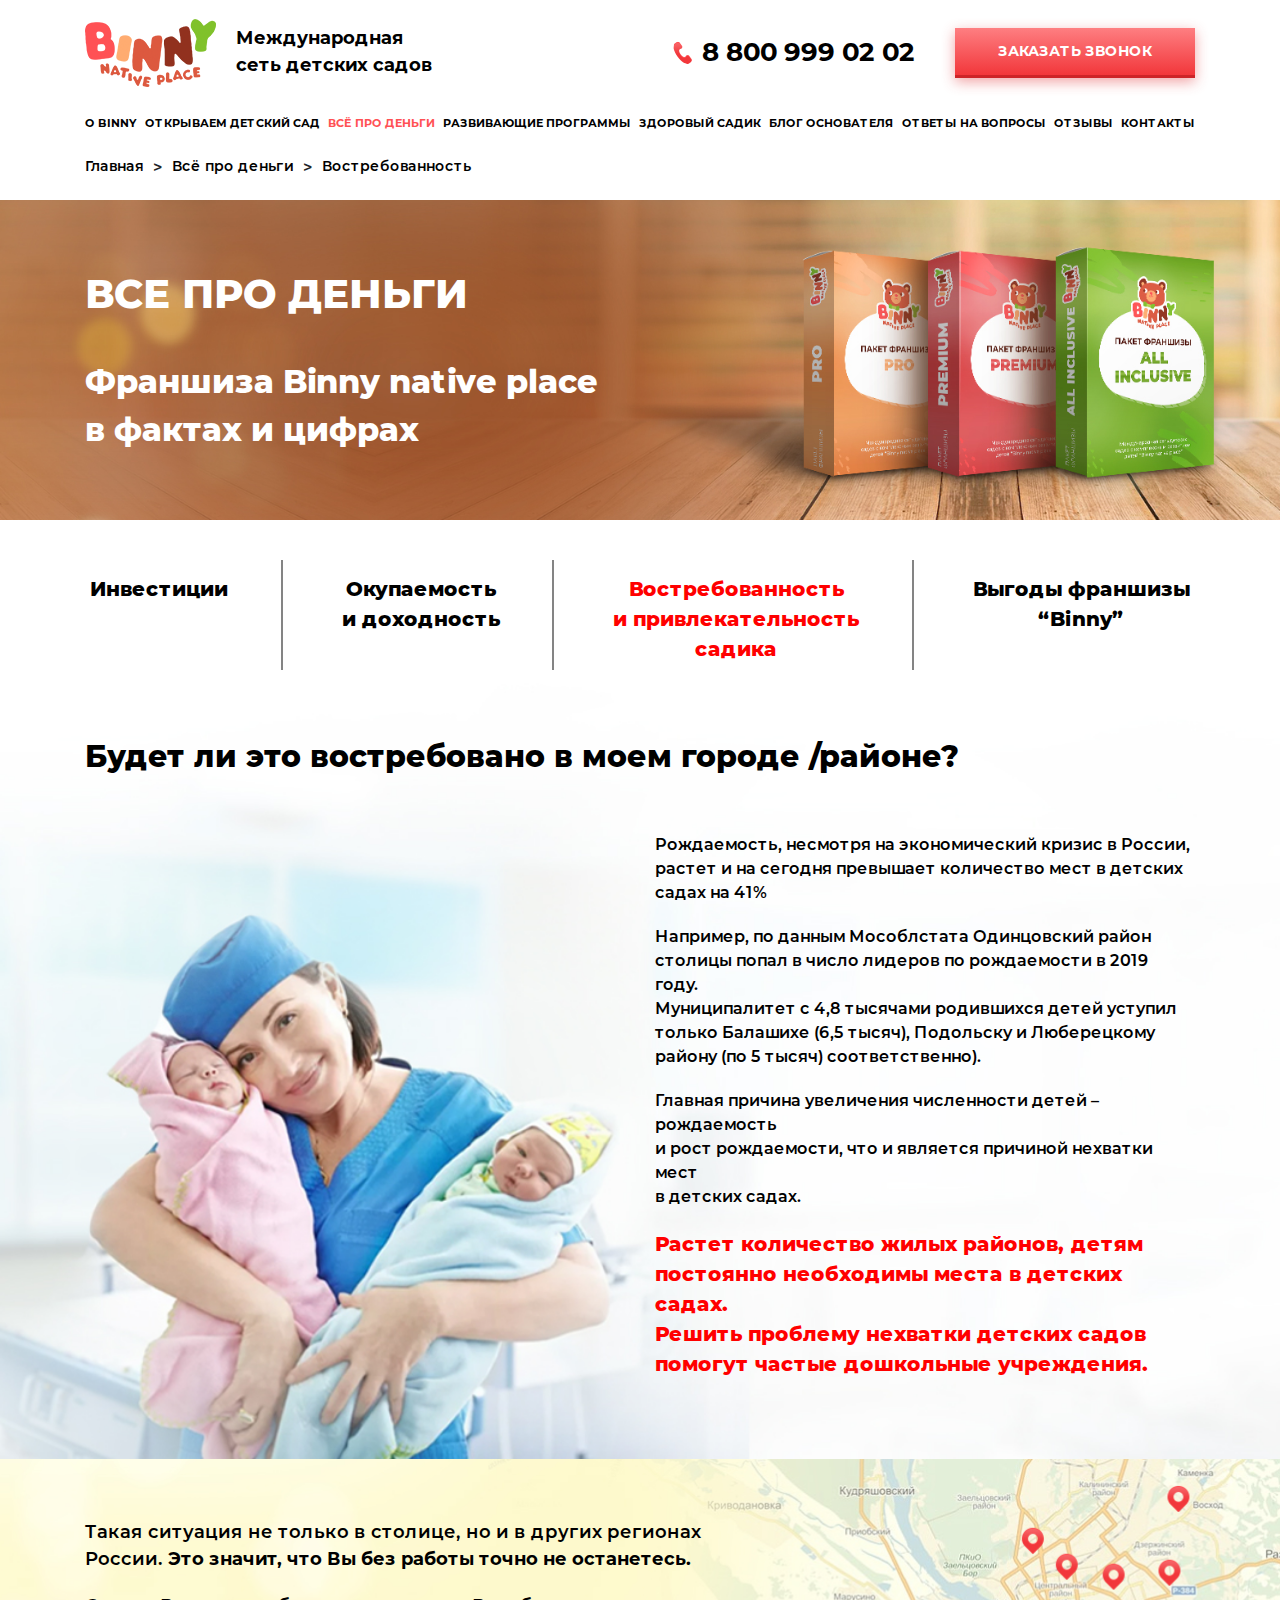
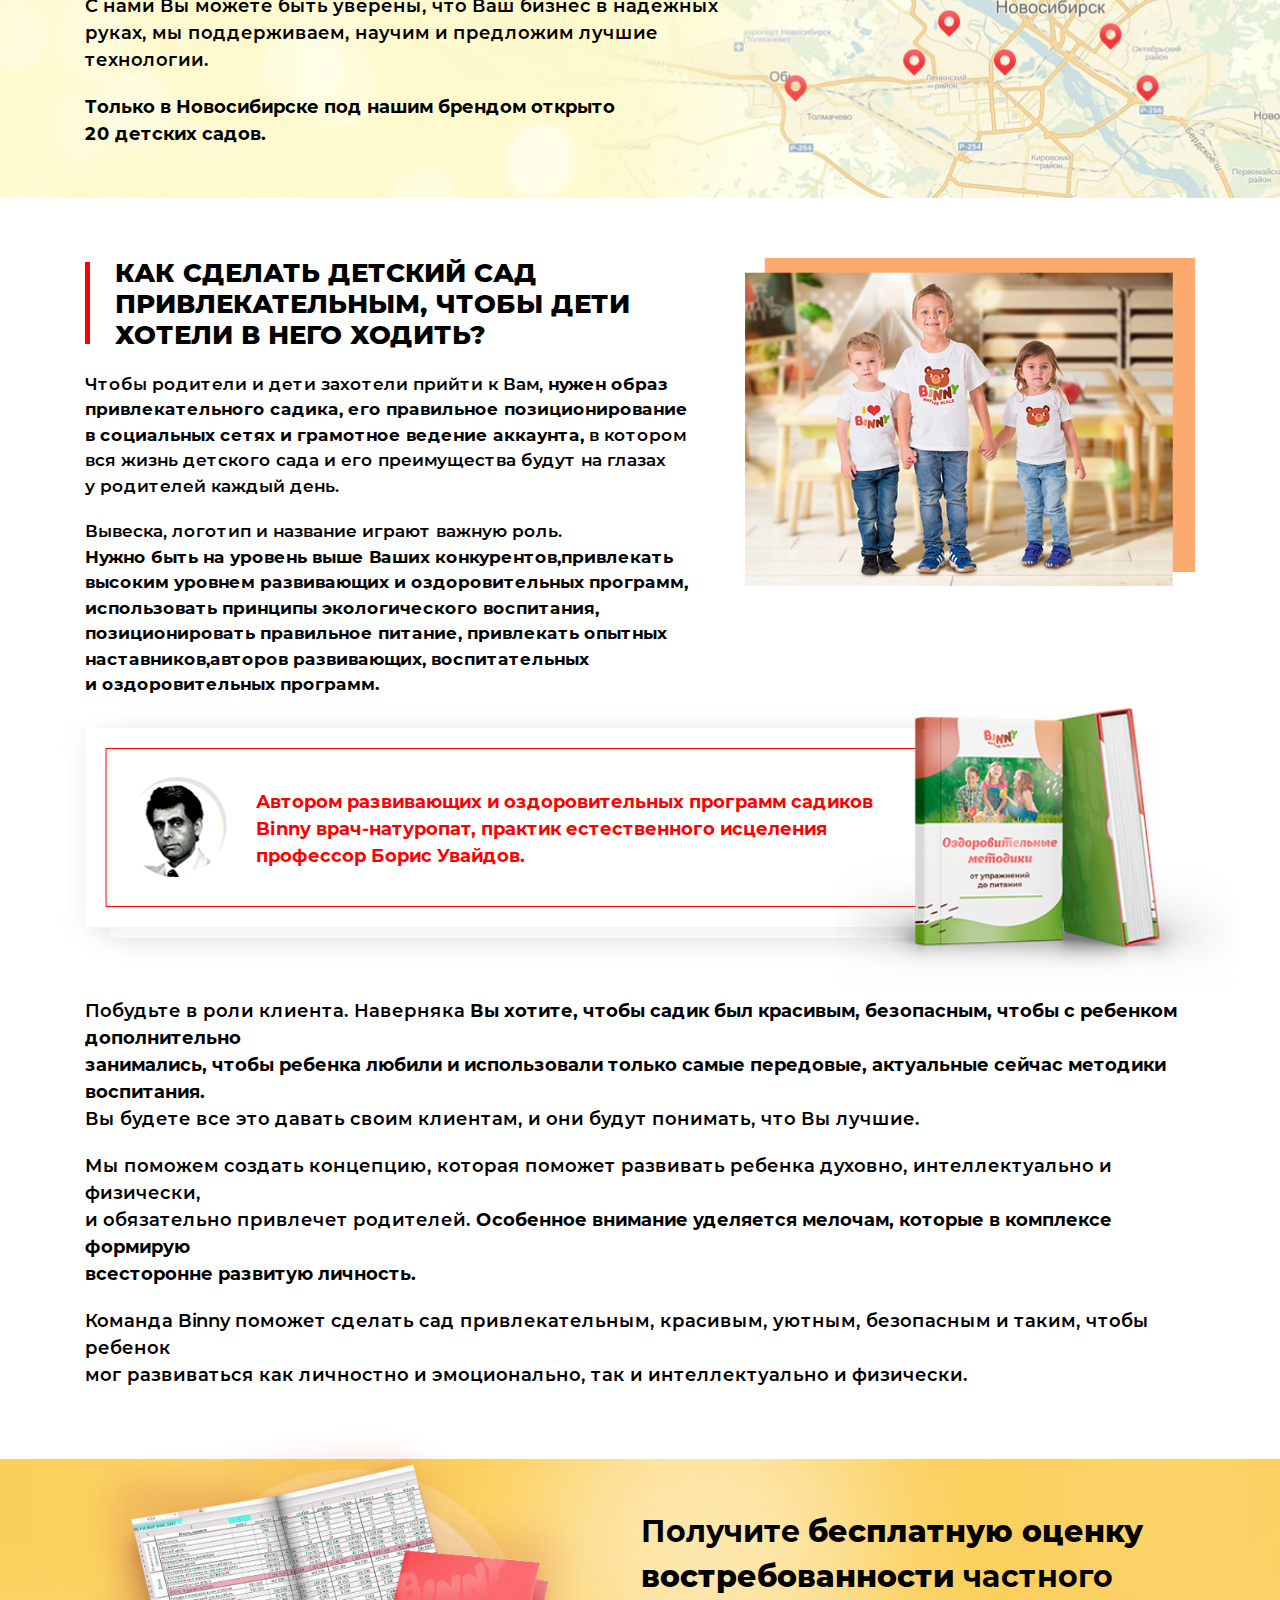
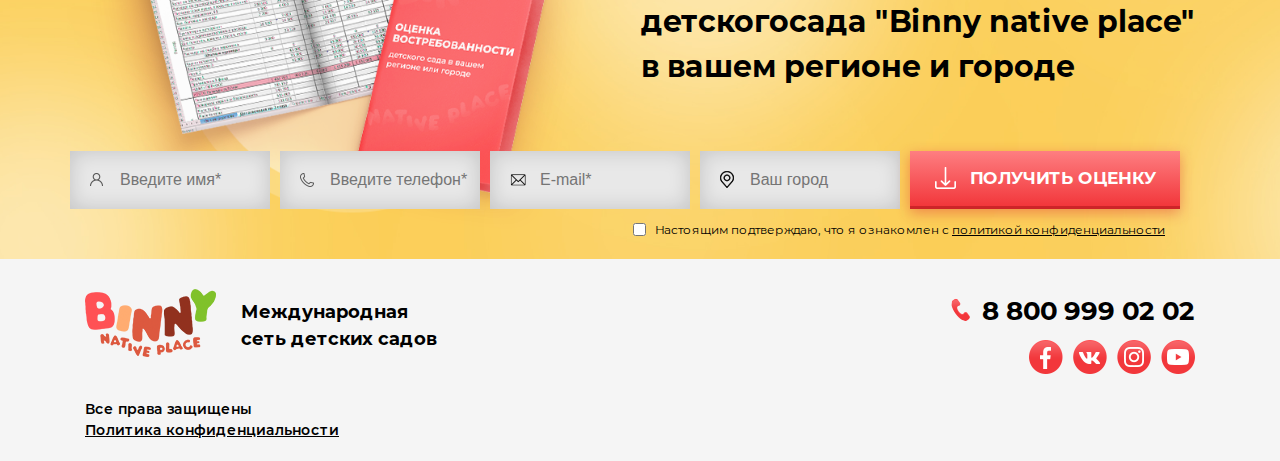
==== demand.html @ f4df0f79 "page money 3" ====
<!DOCTYPE html>
<html lang="en">
  <head>
    <meta charset="UTF-8" />
    <meta name="viewport" content="width=device-width, initial-scale=1.0" />
    <meta http-equiv="X-UA-Compatible" content="ie=edge" />
    <title>Document</title>
    <meta name="author" content="Yuriy Zudikhin" />
    <link rel="stylesheet" href="css/bootstrap.min.css" />
    <link rel="stylesheet" href="css/slick.css" />
    <link rel="stylesheet" href="css/style.css" />
  </head>
  <body>
    <header class="header">
      <div class="container">
        <div class="row">
          <div class="col-12">
            <div class="header__mobile">
              <div class="header__mobile_top">
                <a class="logo" href="#">
                  <img src="img/header/logo.png" alt="" />
                </a>
                <button class="header__nav_btn">
                  <span></span>
                  <span></span>
                  <span></span>
                </button>
              </div>
              <div class="header__mobile_bottom">
                <a class="tel" href="tel:8 800 999 02 02"
                  ><img src="img/header/tel.png" alt="" />8 800 999 02 02</a
                >
                <button class="call">Заказать звонок</button>
              </div>
            </div>
            <div class="header__desktop">
              <div class="header__desktop_top">
                <div class="left">
                  <a class="logo" href="#">
                    <img src="img/header/logo.png" alt="" />
                  </a>
                  <p>Международная сеть детских садов</p>
                </div>
                <div class="right">
                  <a class="tel" href="tel:8 800 999 02 02"
                    ><img src="img/header/tel.png" alt="" />8 800 999 02 02</a
                  >
                  <button class="call">Заказать звонок</button>
                </div>
              </div>
              <div class="header__desktop_nav">
                <ul>
                  <li><a href="#">О Binny</a></li>
                  <li><a href="#">Открываем детский сад</a></li>
                  <li class="active"><a href="#">Всё про деньги</a></li>
                  <li><a href="#">Развивающие программы</a></li>
                  <li><a href="#">Здоровый садик</a></li>
                  <li><a href="#">Блог основателя</a></li>
                  <li><a href="#">Ответы на вопросы</a></li>
                  <li><a href="#">Отзывы</a></li>
                  <li><a href="#">Контакты</a></li>
                </ul>
              </div>
            </div>
          </div>
        </div>
      </div>
    </header>

    <div class="header__mobile_nav">
      <ul>
        <li><a href="#">О Binny</a></li>
        <li><a href="#">Открываем детский сад</a></li>
        <li><a href="#">Всё про деньги</a></li>
        <li><a href="#">Развивающие программы</a></li>
        <li><a href="#">Здоровый садик</a></li>
        <li><a href="#">Блог основателя</a></li>
        <li><a href="#">Ответы на вопросы</a></li>
        <li><a href="#">Отзывы</a></li>
        <li><a href="#">Контакты</a></li>
      </ul>
    </div>

    <div class="breadcrumbs">
      <div class="container">
        <div class="row">
          <div class="col-12">
            <div class="breadcrumbs__main">
              <ul>
                <li><a href="#">Главная</a></li>
                <span>></span>
                <li><a href="#">Всё про деньги</a></li>
                <span>></span>
                <li><a href="#">Востребованность</a></li>
              </ul>
            </div>
          </div>
        </div>
      </div>
    </div>

    <section class="investments__main">
      <div class="container">
        <div class="row">
          <div class="col-12">
            <div class="investments__main_content">
              <h2>ВСЕ ПРО ДЕНЬГИ</h2>
              <p>
                Франшиза Binny native place <br />
                в фактах и цифрах
              </p>
            </div>
          </div>
        </div>
      </div>
    </section>

    <div class="money">
      <div class="container">
        <div class="row">
          <div class="col-12">
            <div class="money__main">
              <div class="item">
                <a href="#">Инвестиции</a>
              </div>
              <div class="item">
                <a href="#"
                  >Окупаемость <br />
                  и доходность</a
                >
              </div>
              <div class="item">
                <a class="active" href="#"
                  >Востребованность <br />
                  и привлекательность <br />
                  садика</a
                >
              </div>
              <div class="item">
                <a href="#"
                  >Выгоды франшизы <br />
                  “Binny”</a
                >
              </div>
            </div>
          </div>
        </div>
      </div>
    </div>

    <section class="city">
      <div class="container">
        <div class="row">
          <div class="col-12">
            <div class="city__main">
              <h2>Будет ли это востребовано в моем городе /районе?</h2>
            </div>
          </div>
          <div class="col-12 col-xl-6 offset-xl-6">
            <div class="city__text">
              <p>
                Рождаемость, несмотря на экономический кризис в России, <br />
                растет и на сегодня превышает количество мест в детских <br />
                садах на 41%
              </p>
              <p>
                Например, по данным Мособлстата Одинцовский район <br />
                столицы попал в число лидеров по рождаемости в 2019 году. <br />
                Муниципалитет с 4,8 тысячами родившихся детей уступил <br />
                только Балашихе (6,5 тысяч), Подольску и Люберецкому <br />
                району (по 5 тысяч) соответственно).
              </p>
              <p>
                Главная причина увеличения численности детей – рождаемость
                <br />
                и рост рождаемости, что и является причиной нехватки мест <br />
                в детских садах.
              </p>
              <p class="bold">
                Растет количество жилых районов, детям <br />
                постоянно необходимы места в детских садах. <br />
                Решить проблему нехватки детских садов <br />
                помогут частые дошкольные учреждения.
              </p>
            </div>
          </div>
        </div>
      </div>
    </section>

    <section class="map_novo">
      <div class="container">
        <div class="row">
          <div class="col-12">
            <div class="map_novo__main">
              <p>
                Такая ситуация не только в столице, но и в других регионах
                <br />
                России.
                <b>Это значит, что Вы без работы точно не останетесь.</b>
              </p>
              <p>
                С нами Вы можете быть уверены, что Ваш бизнес в надежных <br />
                руках, мы поддерживаем, научим и предложим лучшие <br />
                технологии.
              </p>
              <p>
                <b
                  >Только в Новосибирске под нашим брендом открыто <br />
                  20 детских садов.</b
                >
              </p>
            </div>
          </div>
        </div>
      </div>
    </section>

    <section class="make">
      <div class="container">
        <div class="row">
          <div class="col-12">
            <div class="make__main">
              <div class="text">
                <h3>
                  КАК СДЕЛАТЬ ДЕТСКИЙ САД <br />
                  ПРИВЛЕКАТЕЛЬНЫМ, ЧТОБЫ ДЕТИ <br />
                  ХОТЕЛИ В НЕГО ХОДИТЬ?
                </h3>
                <p>
                  Чтобы родители и дети захотели прийти к Вам,
                  <b
                    >нужен образ
                    <br />
                    привлекательного садика, его правильное позиционирование
                    <br />
                    в социальных сетях и грамотное ведение аккаунта,</b
                  >
                  в котором
                  <br />
                  вся жизнь детского сада и его преимущества будут на глазах
                  <br />
                  у родителей каждый день.
                </p>
                <p>
                  Вывеска, логотип и название играют важную роль. <br />
                  <b
                    >Нужно быть на уровень выше Ваших конкурентов,привлекать
                    <br />
                    высоким уровнем развивающих и оздоровительных программ,
                    <br />
                    использовать принципы экологического воспитания, <br />
                    позиционировать правильное питание, привлекать опытных
                    <br />
                    наставников,авторов развивающих, воспитательных <br />
                    и оздоровительных программ.
                  </b>
                </p>
              </div>
              <div class="img">
                <img src="img/make/photo.png" alt="" />
              </div>
            </div>
            <div class="make__author">
              <div class="content">
                <div class="content__main">
                  <img src="img/make/Uvaidov.png" alt="" />
                  <p>
                    Автором развивающих и оздоровительных программ садиков Binny
                    врач-натуропат, практик естественного исцеления профессор
                    Борис Увайдов.
                  </p>
                  <div class="img">
                    <img src="img/make/book.png" alt="" />
                  </div>
                </div>
              </div>
            </div>
            <div class="make__text">
              <p>
                Побудьте в роли клиента. Наверняка
                <b
                  >Вы хотите, чтобы садик был красивым, безопасным, чтобы с
                  ребенком дополнительно <br />
                  занимались, чтобы ребенка любили и использовали только самые
                  передовые, актуальные сейчас методики воспитания. </b
                ><br />
                Вы будете все это давать своим клиентам, и они будут понимать,
                что Вы лучшие.
              </p>
              <p>
                Мы поможем создать концепцию, которая поможет развивать ребенка
                духовно, интеллектуально и физически, <br />
                и обязательно привлечет родителей.
                <b
                  >Особенное внимание уделяется мелочам, которые в комплексе
                  формирую <br />
                  всесторонне развитую личность.</b
                >
              </p>
              <p>
                Команда Binny поможет сделать сад привлекательным, красивым,
                уютным, безопасным и таким, чтобы ребенок <br />
                мог развиваться как личностно и эмоционально, так и
                интеллектуально и физически.
              </p>
            </div>
          </div>
        </div>
      </div>
    </section>

    <section class="free">
      <div class="container">
        <div class="row">
          <div class="col-12">
            <div class="free__main">
              <div class="img">
                <img src="img/free/book.png" alt="" />
              </div>
              <div class="text">
                <p>
                  Получите
                  <b
                    >бесплатную оценку <br />
                    востребованности</b
                  >
                  частного <br />
                  детскогосада "Binny native place" <br />
                  в вашем регионе и городе
                </p>
              </div>
            </div>
            <div class="free__form">
              <form action="">
                <p>
                  <span>
                    <input
                      type="text"
                      name="your-name"
                      placeholder="Введите имя*"
                    />
                  </span>
                  <br />
                  <span>
                    <input
                      type="tel"
                      name="tel-818"
                      placeholder="Введите телефон*"
                    />
                  </span>
                  <br />
                  <span>
                    <input type="email" name="email" placeholder="E-mail*" />
                  </span>
                  <br />
                  <span>
                    <input type="text" name="city" placeholder="Ваш город" />
                  </span>
                  <br />
                  <div class="submit">
                    <img src="img/free/download_icon.png" alt="" />
                    <input type="submit" value="получить оценку" />
                  </div>
                  <br />
                  <label for=""
                    ><input type="checkbox" /><span
                      >Настоящим подтверждаю, что я ознакомлен с
                      <a href="#">политикой конфиденциальности</a></span
                    ></label
                  >
                </p>
              </form>
            </div>
          </div>
        </div>
      </div>
    </section>

    <footer class="footer">
      <div class="container">
        <div class="row">
          <div class="col-12">
            <div class="footer__main">
              <div class="left">
                <div class="footer__logo">
                  <a href="#"><img src="img/header/logo.png" alt="" /></a>
                  <p>Международная сеть детских садов</p>
                </div>
                <div class="footer__confidentiality">
                  <span>Все права защищены</span>
                  <a href="#">Политика конфиденциальности</a>
                </div>
              </div>
              <div class="right">
                <a class="right__tel" href="tel:8 800 999 02 02"
                  ><img src="img/header/tel.png" alt="" /> 8 800 999 02 02</a
                >
                <ul>
                  <li>
                    <a href="#"><img src="img/footer/fb.png" alt="" /></a>
                  </li>
                  <li>
                    <a href="#"><img src="img/footer/vk.png" alt="" /></a>
                  </li>
                  <li>
                    <a href="#"><img src="img/footer/insta.png" alt="" /></a>
                  </li>
                  <li>
                    <a href="#"><img src="img/footer/youtube.png" alt="" /></a>
                  </li>
                </ul>
              </div>
            </div>
          </div>
        </div>
      </div>
    </footer>

    <div class="header__fake-modal"></div>
    <script src="js/jquery-3.5.1.min.js"></script>
    <script src="js/slick.min.js"></script>
    <script src="js/main.js"></script>
  </body>
</html>
---- css/style.css ----
button {
  border: none;
  background-color: transparent;
}

button:focus {
  outline: none;
}

a {
  text-decoration: none;
}

a:hover {
  text-decoration: none;
}

ul {
  list-style: none;
  margin: 0px;
  padding: 0px;
}

@media (min-width: 1440px) {
  .container {
    max-width: 1260px;
  }
}

input {
  border: none;
}

body {
  overflow-x: hidden;
}

@font-face {
  font-family: "Montserrat-Black";
  src: url("../fonts/Montserrat-Black.eot");
  src: url("../fonts/Montserrat-Black.eot?#iefix") format("embedded-opentype"), url("../fonts/Montserrat-Black.woff2") format("woff2"), url("../fonts/Montserrat-Black.woff") format("woff"), url("../fonts/Montserrat-Black.ttf") format("truetype"), url("../fonts/Montserrat-Black.svg#Montserrat-Black") format("svg");
  font-style: normal;
  font-weight: normal;
}

@font-face {
  font-family: "Montserrat-BlackItalic";
  src: url("../fonts/Montserrat-BlackItalic.eot");
  src: url("../fonts/Montserrat-BlackItalic.eot?#iefix") format("embedded-opentype"), url("../fonts/Montserrat-BlackItalic.woff2") format("woff2"), url("../fonts/Montserrat-BlackItalic.woff") format("woff"), url("../fonts/Montserrat-BlackItalic.ttf") format("truetype"), url("../fonts/Montserrat-BlackItalic.svg#Montserrat-BlackItalic") format("svg");
  font-style: normal;
  font-weight: normal;
}

@font-face {
  font-family: "Montserrat-Bold";
  src: url("../fonts/Montserrat-Bold.eot");
  src: url("../fonts/Montserrat-Bold.eot?#iefix") format("embedded-opentype"), url("../fonts/Montserrat-Bold.woff2") format("woff2"), url("../fonts/Montserrat-Bold.woff") format("woff"), url("../fonts/Montserrat-Bold.ttf") format("truetype"), url("../fonts/Montserrat-Bold.svg#Montserrat-Bold") format("svg");
  font-style: normal;
  font-weight: normal;
}

@font-face {
  font-family: "Montserrat-BoldItalic";
  src: url("../fonts/Montserrat-BoldItalic.eot");
  src: url("../fonts/Montserrat-BoldItalic.eot?#iefix") format("embedded-opentype"), url("../fonts/Montserrat-BoldItalic.woff2") format("woff2"), url("../fonts/Montserrat-BoldItalic.woff") format("woff"), url("../fonts/Montserrat-BoldItalic.ttf") format("truetype"), url("../fonts/Montserrat-BoldItalic.svg#Montserrat-BoldItalic") format("svg");
  font-style: normal;
  font-weight: normal;
}

@font-face {
  font-family: "Montserrat-ExtraBold";
  src: url("../fonts/Montserrat-ExtraBold.eot");
  src: url("../fonts/Montserrat-ExtraBold.eot?#iefix") format("embedded-opentype"), url("../fonts/Montserrat-ExtraBold.woff2") format("woff2"), url("../fonts/Montserrat-ExtraBold.woff") format("woff"), url("../fonts/Montserrat-ExtraBold.ttf") format("truetype"), url("../fonts/Montserrat-ExtraBold.svg#Montserrat-ExtraBold") format("svg");
  font-style: normal;
  font-weight: normal;
}

@font-face {
  font-family: "Montserrat-ExtraBoldItalic";
  src: url("../fonts/Montserrat-ExtraBoldItalic.eot");
  src: url("../fonts/Montserrat-ExtraBoldItalic.eot?#iefix") format("embedded-opentype"), url("../fonts/Montserrat-ExtraBoldItalic.woff2") format("woff2"), url("../fonts/Montserrat-ExtraBoldItalic.woff") format("woff"), url("../fonts/Montserrat-ExtraBoldItalic.ttf") format("truetype"), url("../fonts/Montserrat-ExtraBoldItalic.svg#Montserrat-ExtraBoldItalic") format("svg");
  font-style: normal;
  font-weight: normal;
}

@font-face {
  font-family: "Montserrat-ExtraLight";
  src: url("../fonts/Montserrat-ExtraLight.eot");
  src: url("../fonts/Montserrat-ExtraLight.eot?#iefix") format("embedded-opentype"), url("../fonts/Montserrat-ExtraLight.woff2") format("woff2"), url("../fonts/Montserrat-ExtraLight.woff") format("woff"), url("../fonts/Montserrat-ExtraLight.ttf") format("truetype"), url("../fonts/Montserrat-ExtraLight.svg#Montserrat-ExtraLight") format("svg");
  font-style: normal;
  font-weight: normal;
}

@font-face {
  font-family: "Montserrat-ExtraLightItalic";
  src: url("../fonts/Montserrat-ExtraLightItalic.eot");
  src: url("../fonts/Montserrat-ExtraLightItalic.eot?#iefix") format("embedded-opentype"), url("../fonts/Montserrat-ExtraLightItalic.woff2") format("woff2"), url("../fonts/Montserrat-ExtraLightItalic.woff") format("woff"), url("../fonts/Montserrat-ExtraLightItalic.ttf") format("truetype"), url("../fonts/Montserrat-ExtraLightItalic.svg#Montserrat-ExtraLightItalic") format("svg");
  font-style: normal;
  font-weight: normal;
}

@font-face {
  font-family: "Montserrat-Italic";
  src: url("../fonts/Montserrat-Italic.eot");
  src: url("../fonts/Montserrat-Italic.eot?#iefix") format("embedded-opentype"), url("../fonts/Montserrat-Italic.woff2") format("woff2"), url("../fonts/Montserrat-Italic.woff") format("woff"), url("../fonts/Montserrat-Italic.ttf") format("truetype"), url("../fonts/Montserrat-Italic.svg#Montserrat-Italic") format("svg");
  font-style: normal;
  font-weight: normal;
}

@font-face {
  font-family: "Montserrat-Light";
  src: url("../fonts/Montserrat-Light.eot");
  src: url("../fonts/Montserrat-Light.eot?#iefix") format("embedded-opentype"), url("../fonts/Montserrat-Light.woff2") format("woff2"), url("../fonts/Montserrat-Light.woff") format("woff"), url("../fonts/Montserrat-Light.ttf") format("truetype"), url("../fonts/Montserrat-Light.svg#Montserrat-Light") format("svg");
  font-style: normal;
  font-weight: normal;
}

@font-face {
  font-family: "Montserrat-LightItalic";
  src: url("../fonts/Montserrat-LightItalic.eot");
  src: url("../fonts/Montserrat-LightItalic.eot?#iefix") format("embedded-opentype"), url("../fonts/Montserrat-LightItalic.woff2") format("woff2"), url("../fonts/Montserrat-LightItalic.woff") format("woff"), url("../fonts/Montserrat-LightItalic.ttf") format("truetype"), url("../fonts/Montserrat-LightItalic.svg#Montserrat-LightItalic") format("svg");
  font-style: normal;
  font-weight: normal;
}

@font-face {
  font-family: "Montserrat-Medium";
  src: url("../fonts/Montserrat-Medium.eot");
  src: url("../fonts/Montserrat-Medium.eot?#iefix") format("embedded-opentype"), url("../fonts/Montserrat-Medium.woff2") format("woff2"), url("../fonts/Montserrat-Medium.woff") format("woff"), url("../fonts/Montserrat-Medium.ttf") format("truetype"), url("../fonts/Montserrat-Medium.svg#Montserrat-Medium") format("svg");
  font-style: normal;
  font-weight: normal;
}

@font-face {
  font-family: "Montserrat-MediumItalic";
  src: url("../fonts/Montserrat-MediumItalic.eot");
  src: url("../fonts/Montserrat-MediumItalic.eot?#iefix") format("embedded-opentype"), url("../fonts/Montserrat-MediumItalic.woff2") format("woff2"), url("../fonts/Montserrat-MediumItalic.woff") format("woff"), url("../fonts/Montserrat-MediumItalic.ttf") format("truetype"), url("../fonts/Montserrat-MediumItalic.svg#Montserrat-MediumItalic") format("svg");
  font-style: normal;
  font-weight: normal;
}

@font-face {
  font-family: "Montserrat-Regular";
  src: url("../fonts/Montserrat-Regular.eot");
  src: url("../fonts/Montserrat-Regular.eot?#iefix") format("embedded-opentype"), url("../fonts/Montserrat-Regular.woff2") format("woff2"), url("../fonts/Montserrat-Regular.woff") format("woff"), url("../fonts/Montserrat-Regular.ttf") format("truetype"), url("../fonts/Montserrat-Regular.svg#Montserrat-Regular") format("svg");
  font-style: normal;
  font-weight: normal;
}

@font-face {
  font-family: "Montserrat-SemiBold";
  src: url("../fonts/Montserrat-SemiBold.eot");
  src: url("../fonts/Montserrat-SemiBold.eot?#iefix") format("embedded-opentype"), url("../fonts/Montserrat-SemiBold.woff2") format("woff2"), url("../fonts/Montserrat-SemiBold.woff") format("woff"), url("../fonts/Montserrat-SemiBold.ttf") format("truetype"), url("../fonts/Montserrat-SemiBold.svg#Montserrat-SemiBold") format("svg");
  font-style: normal;
  font-weight: normal;
}

@font-face {
  font-family: "Montserrat-SemiBoldItalic";
  src: url("../fonts/Montserrat-SemiBoldItalic.eot");
  src: url("../fonts/Montserrat-SemiBoldItalic.eot?#iefix") format("embedded-opentype"), url("../fonts/Montserrat-SemiBoldItalic.woff2") format("woff2"), url("../fonts/Montserrat-SemiBoldItalic.woff") format("woff"), url("../fonts/Montserrat-SemiBoldItalic.ttf") format("truetype"), url("../fonts/Montserrat-SemiBoldItalic.svg#Montserrat-SemiBoldItalic") format("svg");
  font-style: normal;
  font-weight: normal;
}

@font-face {
  font-family: "Montserrat-Thin";
  src: url("../fonts/Montserrat-Thin.eot");
  src: url("../fonts/Montserrat-Thin.eot?#iefix") format("embedded-opentype"), url("../fonts/Montserrat-Thin.woff2") format("woff2"), url("../fonts/Montserrat-Thin.woff") format("woff"), url("../fonts/Montserrat-Thin.ttf") format("truetype"), url("../fonts/Montserrat-Thin.svg#Montserrat-Thin") format("svg");
  font-style: normal;
  font-weight: normal;
}

@font-face {
  font-family: "Montserrat-ThinItalic";
  src: url("../fonts/Montserrat-ThinItalic.eot");
  src: url("../fonts/Montserrat-ThinItalic.eot?#iefix") format("embedded-opentype"), url("../fonts/Montserrat-ThinItalic.woff2") format("woff2"), url("../fonts/Montserrat-ThinItalic.woff") format("woff"), url("../fonts/Montserrat-ThinItalic.ttf") format("truetype"), url("../fonts/Montserrat-ThinItalic.svg#Montserrat-ThinItalic") format("svg");
  font-style: normal;
  font-weight: normal;
}

@media (min-width: 1440px) {
  .header .container {
    max-width: 1260px;
  }
}

.header__mobile {
  margin-top: 10px;
  display: block;
}

@media (min-width: 768px) {
  .header__mobile {
    display: none;
  }
}

.header__mobile_top {
  display: -webkit-box;
  display: -ms-flexbox;
  display: flex;
  -webkit-box-orient: horizontal;
  -webkit-box-direction: normal;
      -ms-flex-direction: row;
          flex-direction: row;
  -webkit-box-pack: justify;
      -ms-flex-pack: justify;
          justify-content: space-between;
  -webkit-box-align: center;
      -ms-flex-align: center;
          align-items: center;
}

.header__mobile_top .logo {
  display: block;
  width: 120px;
  height: 62px;
}

@media (min-width: 576px) {
  .header__mobile_top .logo {
    width: auto;
    height: auto;
  }
}

.header__mobile_top .logo img {
  height: 100%;
  width: 100%;
}

@media (min-width: 576px) {
  .header__mobile_top .logo img {
    height: auto;
    width: auto;
  }
}

.header__mobile_bottom {
  display: -webkit-box;
  display: -ms-flexbox;
  display: flex;
  -ms-flex-wrap: wrap;
      flex-wrap: wrap;
  -webkit-box-pack: justify;
      -ms-flex-pack: justify;
          justify-content: space-between;
  -webkit-box-align: center;
      -ms-flex-align: center;
          align-items: center;
  margin-top: 10px;
}

.header__mobile_bottom .tel {
  font-family: "Montserrat-Bold";
  color: black;
  font-size: 16px;
  -webkit-transform: translateY(3px);
          transform: translateY(3px);
}

@media (min-width: 576px) {
  .header__mobile_bottom .tel {
    font-size: 26px;
  }
}

.header__mobile_bottom .tel img {
  width: 12px;
  -webkit-transform: translateY(-1px);
          transform: translateY(-1px);
  margin-right: 5px;
}

@media (min-width: 576px) {
  .header__mobile_bottom .tel img {
    width: auto;
    -webkit-transform: translateY(-3px);
            transform: translateY(-3px);
  }
}

.header__mobile_bottom .call {
  background-color: #f2373b;
  -webkit-box-sizing: border-box;
          box-sizing: border-box;
  padding: 10px;
  background-image: -webkit-gradient(linear, left top, left bottom, from(#fe7e81), to(#f2373b));
  background-image: linear-gradient(#fe7e81, #f2373b);
  font-family: "Montserrat-Bold";
  color: white;
  text-transform: uppercase;
  font-size: 12px;
  -webkit-box-shadow: 0px 4px 12.61px 0.39px rgba(225, 51, 55, 0.45);
          box-shadow: 0px 4px 12.61px 0.39px rgba(225, 51, 55, 0.45);
  position: relative;
  border-bottom: 3px solid #cd2428;
}

@media (min-width: 576px) {
  .header__mobile_bottom .call {
    width: 200px;
    height: 40px;
  }
}

.header__nav_btn {
  width: 40px;
  height: 20px;
  position: relative;
  z-index: 11;
}

.header__nav_btn span {
  padding: 0;
  width: 100%;
  height: 2px;
  background-color: black;
  -webkit-transition: all 0.4s ease-in;
  transition: all 0.4s ease-in;
  position: absolute;
  left: 0;
}

.header__nav_btn span:first-child {
  top: 0px;
}

.header__nav_btn span:nth-child(2) {
  top: 10px;
}

.header__nav_btn span:last-child {
  top: 20px;
}

.header__nav_btn.active span:first-child {
  -webkit-transform: rotate(45deg);
          transform: rotate(45deg);
  top: 10px;
}

.header__nav_btn.active span:nth-child(2) {
  -webkit-transform: translateX(10px);
          transform: translateX(10px);
  background-color: transparent;
}

.header__nav_btn.active span:last-child {
  -webkit-transform: rotate(-45deg);
          transform: rotate(-45deg);
  top: 10px;
}

.header__mobile_nav {
  position: fixed;
  transform: translateX(600px);
  -webkit-transform: translateX(600px);
  transform: translateX(600px);
  background-color: white;
  top: 0;
  right: 0;
  -webkit-transition: all 0.3s ease;
  transition: all 0.3s ease;
  height: 100vh;
  z-index: 9;
  display: -webkit-box;
  display: -ms-flexbox;
  display: flex;
  -webkit-box-orient: vertical;
  -webkit-box-direction: normal;
      -ms-flex-direction: column;
          flex-direction: column;
  -webkit-box-pack: center;
      -ms-flex-pack: center;
          justify-content: center;
  -webkit-box-align: center;
      -ms-flex-align: center;
          align-items: center;
  width: 260px;
}

.header__mobile_nav ul li {
  margin-top: 20px;
}

.header__mobile_nav ul li a {
  font-family: "Montserrat-Bold";
  font-size: 11px;
  color: black;
  text-transform: uppercase;
}

.header__mobile_nav.active {
  -webkit-transform: translateX(0px);
          transform: translateX(0px);
  -webkit-transition: all 0.3s ease;
  transition: all 0.3s ease;
}

.header__fake-modal {
  display: none;
  position: fixed;
  z-index: 1;
  left: 0;
  top: 0;
  width: 100%;
  height: 100%;
  overflow: auto;
  background-color: black;
  background-color: rgba(0, 0, 0, 0.4);
  -ms-touch-action: none;
  touch-action: none;
}

@media (min-width: 992px) {
  .header__desktop {
    margin-top: 10px;
  }
}

.header__desktop_top {
  display: -webkit-box;
  display: -ms-flexbox;
  display: flex;
  -webkit-box-pack: justify;
      -ms-flex-pack: justify;
          justify-content: space-between;
}

.header__desktop_top .left {
  display: -webkit-box;
  display: -ms-flexbox;
  display: flex;
  -webkit-box-align: center;
      -ms-flex-align: center;
          align-items: center;
}

.header__desktop_top .left .logo {
  width: 100px;
  height: 52px;
}

@media (min-width: 992px) {
  .header__desktop_top .left .logo {
    width: auto;
    height: auto;
  }
}

.header__desktop_top .left .logo img {
  width: 100%;
  height: 100%;
}

@media (min-width: 992px) {
  .header__desktop_top .left .logo img {
    width: auto;
    height: auto;
  }
}

.header__desktop_top .left p {
  font-family: "Montserrat-Bold";
  font-size: 16px;
  color: black;
  width: 180px;
  margin-left: 20px;
  margin-top: 15px;
}

@media (min-width: 992px) {
  .header__desktop_top .left p {
    font-size: 18px;
    width: 214px;
  }
}

.header__desktop_top .right {
  display: -webkit-box;
  display: -ms-flexbox;
  display: flex;
  -webkit-box-align: center;
      -ms-flex-align: center;
          align-items: center;
}

.header__desktop_top .right .tel {
  font-family: "Montserrat-Bold";
  color: black;
  font-size: 18px;
}

@media (min-width: 768px) {
  .header__desktop_top .right .tel img {
    width: 14px;
  }
}

@media (min-width: 992px) {
  .header__desktop_top .right .tel {
    font-size: 26px;
  }
  .header__desktop_top .right .tel img {
    width: auto;
  }
}

.header__desktop_top .right .tel img {
  margin-right: 5px;
}

@media (min-width: 992px) {
  .header__desktop_top .right .tel img {
    -webkit-transform: translateY(-2px);
            transform: translateY(-2px);
    margin-right: 10px;
  }
}

.header__desktop_top .right .call {
  background-color: #f2373b;
  -webkit-box-sizing: border-box;
          box-sizing: border-box;
  padding: 10px;
  background-image: -webkit-gradient(linear, left top, left bottom, from(#fe7e81), to(#f2373b));
  background-image: linear-gradient(#fe7e81, #f2373b);
  font-family: "Montserrat-Bold";
  color: white;
  text-transform: uppercase;
  font-size: 12px;
  -webkit-box-shadow: 0px 4px 12.61px 0.39px rgba(225, 51, 55, 0.45);
          box-shadow: 0px 4px 12.61px 0.39px rgba(225, 51, 55, 0.45);
  height: 50px;
  margin-left: 20px;
  position: relative;
  border-bottom: 3px solid #cd2428;
}

@media (min-width: 992px) {
  .header__desktop_top .right .call {
    width: 240px;
    font-size: 14px;
  }
}

@media (min-width: 1200px) {
  .header__desktop_top .right .call {
    margin-left: 40px;
  }
}

.header__desktop {
  display: none;
}

@media (min-width: 768px) {
  .header__desktop {
    display: block;
  }
}

@media (min-width: 992px) {
  .header__desktop .header__desktop_nav {
    margin-top: 15px;
  }
}

.header__desktop .header__desktop_nav ul {
  display: -webkit-box;
  display: -ms-flexbox;
  display: flex;
  -webkit-box-orient: horizontal;
  -webkit-box-direction: normal;
      -ms-flex-direction: row;
          flex-direction: row;
  -ms-flex-wrap: wrap;
      flex-wrap: wrap;
}

@media (min-width: 1200px) {
  .header__desktop .header__desktop_nav ul {
    -webkit-box-pack: justify;
        -ms-flex-pack: justify;
            justify-content: space-between;
  }
}

.header__desktop .header__desktop_nav ul li {
  margin-right: 10px;
}

@media (min-width: 992px) {
  .header__desktop .header__desktop_nav ul li {
    margin-right: 12px;
  }
}

@media (min-width: 1200px) {
  .header__desktop .header__desktop_nav ul li {
    margin-right: 0px;
  }
}

.header__desktop .header__desktop_nav ul li.active a {
  color: #ff5154;
}

.header__desktop .header__desktop_nav ul li a {
  font-family: "Montserrat-Bold";
  font-size: 11px;
  color: black;
  text-transform: uppercase;
}

@media (min-width: 1440px) {
  .header__desktop .header__desktop_nav ul li a {
    font-size: 12px;
  }
}

.header__desktop .header__desktop_nav ul li a:hover {
  color: #ff5154;
}

.main {
  background: no-repeat url("../img/main/background-girl.png");
  background-size: cover;
  background-position: 0% 0%;
  margin-top: 25px;
  padding-bottom: 50px;
}

@media (min-width: 768px) {
  .main {
    background-position: 40% 0%;
  }
}

@media (min-width: 992px) {
  .main {
    background-position: 40% 0%;
  }
}

@media (min-width: 1200px) {
  .main {
    background-position: 40% 0%;
    margin-top: 40px;
  }
}

@media (min-width: 1440px) {
  .main {
    background-position: 40% 0%;
  }
  .main .container {
    max-width: 1230px;
  }
}

.main__content h1 {
  font-family: "Montserrat-ExtraBold";
  font-size: 30px;
  color: black;
  margin-top: 25px;
  text-transform: uppercase;
}

@media (min-width: 992px) {
  .main__content h1 {
    font-size: 40px;
  }
}

@media (min-width: 1200px) {
  .main__content h1 {
    margin-top: 40px;
  }
}

.main__content .tagline {
  font-family: "Montserrat-ExtraBold";
  font-size: 22px;
  color: black;
  margin-top: 10px;
}

@media (min-width: 1200px) {
  .main__content .tagline {
    font-size: 32px;
    margin-top: 20px;
    width: 570px;
  }
}

.main__content .tagline span {
  font-family: "Montserrat-Black";
  color: #f2373b;
}

.main__content .text {
  font-family: "Montserrat-MediumItalic";
  font-size: 14px;
  color: black;
}

@media (min-width: 1200px) {
  .main__content .text {
    font-size: 16px;
    margin-top: 45px;
    width: 570px;
  }
}

.main__content .consultation {
  font-family: "Montserrat-Bold";
  font-size: 11px;
  color: white;
  width: 100%;
  height: 50px;
  background-color: #f2373b;
  -webkit-box-sizing: border-box;
          box-sizing: border-box;
  width: 330px;
  padding-left: 50px;
  text-transform: uppercase;
  background-image: -webkit-gradient(linear, left top, left bottom, from(#fe7e81), to(#f2373b));
  background-image: linear-gradient(#fe7e81, #f2373b);
  position: relative;
  -webkit-box-shadow: 0px 4px 12.61px 0.39px rgba(225, 51, 55, 0.45);
          box-shadow: 0px 4px 12.61px 0.39px rgba(225, 51, 55, 0.45);
  margin-bottom: 20px;
  border-bottom: 3px solid #cd2428;
}

.main__content .consultation img {
  position: absolute;
  top: -14px;
  left: -20px;
  width: 80px;
  height: 65px;
  z-index: 2;
}

@media (min-width: 992px) {
  .main__content .consultation {
    width: 100%;
    height: 70px;
    font-size: 15px;
    padding-left: 80px;
  }
  .main__content .consultation img {
    width: auto;
    height: auto;
    top: -24px;
    left: -34px;
  }
}

@media (min-width: 1200px) {
  .main__content .consultation {
    width: 520px;
    font-size: 17px;
    margin-top: 20px;
    margin-bottom: 70px;
  }
}

@media (min-width: 1200px) {
  .difference {
    margin-top: 30px;
  }
}

@media (min-width: 1440px) {
  .difference .container {
    max-width: 1230px;
  }
}

.difference__main h2 {
  font-family: "Montserrat-ExtraBold";
  font-size: 23px;
  color: black;
}

@media (min-width: 992px) {
  .difference__main h2 {
    font-size: 33px;
  }
}

.difference__main p {
  font-family: "Montserrat-SemiBold";
  font-size: 16px;
  color: black;
  margin-top: 20px;
}

.difference__main p span {
  font-family: "Montserrat-ExtraBold";
}

@media (min-width: 992px) {
  .difference__main p {
    font-size: 24px;
  }
}

@media (min-width: 1200px) {
  .difference__main p {
    margin-top: 30px;
  }
}

.difference__item {
  position: relative;
  -webkit-box-sizing: border-box;
          box-sizing: border-box;
  padding: 56px 45px 0px 65px;
  width: 330px;
  display: -webkit-box;
  display: -ms-flexbox;
  display: flex;
  -webkit-box-orient: vertical;
  -webkit-box-direction: normal;
      -ms-flex-direction: column;
          flex-direction: column;
  -webkit-box-align: center;
      -ms-flex-align: center;
          align-items: center;
  margin: 0 auto;
  height: 477px;
  margin-top: 50px;
}

@media (min-width: 1200px) {
  .difference__item {
    margin-top: 80px;
  }
}

.difference__item .count {
  position: absolute;
  left: 53%;
  top: 0;
  -webkit-transform: translate(-50%, -50%);
          transform: translate(-50%, -50%);
}

.difference__item h4 {
  font-family: "Montserrat-ExtraBold";
  font-size: 20px;
  color: black;
  text-align: center;
  min-height: 72px;
}

.difference__item .icon {
  margin-top: 20px;
}

.difference__item .text {
  font-family: "Montserrat-ExtraBold";
  font-size: 16px;
  color: black;
  text-align: center;
  margin-top: 20px;
  min-height: 70px;
  width: 280px;
  line-height: 20px;
}

.difference__item .description {
  font-family: "Montserrat-Medium";
  font-size: 13px;
  color: black;
  text-align: center;
  width: 280px;
  line-height: 16px;
}

.difference__item .description span {
  font-family: "Montserrat-SemiBold";
}

.difference__item-market {
  background: no-repeat url("../img/difference/marketing.png");
}

.difference__item-work {
  background: no-repeat url("../img/difference/work.png");
}

.difference__item-prog {
  background: no-repeat url("../img/difference/programm.png");
}

.simple {
  background: no-repeat url("../img/simple/background.jpg");
  background-size: cover;
  margin-top: 50px;
}

@media (min-width: 1200px) {
  .simple {
    background-position: 50% 50%;
  }
}

.simple__content {
  margin-top: 30px;
}

@media (min-width: 576px) {
  .simple__content {
    margin-top: 50px;
  }
}

@media (min-width: 992px) {
  .simple__content {
    margin-top: 70px;
  }
}

.simple__content p {
  font-family: "Montserrat-SemiBold";
  font-size: 18px;
  color: white;
  text-align: center;
}

@media (min-width: 576px) {
  .simple__content p {
    font-size: 24px;
  }
}

@media (min-width: 768px) {
  .simple__content p {
    font-size: 30px;
  }
}

@media (min-width: 992px) {
  .simple__content p {
    text-align: left;
    font-size: 21px;
  }
}

@media (min-width: 1200px) {
  .simple__content p {
    font-size: 25px;
  }
}

@media (min-width: 1440px) {
  .simple__content p {
    font-size: 27px;
  }
}

.simple__content p span {
  font-family: "Montserrat-ExtraBold";
}

.simple__map {
  margin-bottom: 18px;
}

@media (min-width: 576px) {
  .simple__map {
    display: -webkit-box;
    display: -ms-flexbox;
    display: flex;
    -webkit-box-pack: center;
        -ms-flex-pack: center;
            justify-content: center;
  }
}

@media (min-width: 992px) {
  .simple__map {
    margin-top: 70px;
    margin-bottom: 18px;
  }
}

.simple__map img {
  width: 100%;
}

@media (min-width: 576px) {
  .simple__map img {
    width: auto;
  }
}

.decision {
  margin-top: 50px;
}

@media (min-width: 1200px) {
  .decision {
    margin-top: 80px;
  }
}

.decision__main h2 {
  font-family: "Montserrat-ExtraBold";
  font-size: 23px;
  color: black;
  text-align: center;
}

@media (min-width: 768px) {
  .decision__main h2 {
    font-size: 33px;
    text-align: left;
  }
}

@media (min-width: 1200px) {
  .decision__main h2 {
    width: 850px;
  }
}

.decision__main p {
  font-family: "Montserrat-SemiBold";
  font-size: 16px;
  color: black;
  margin-top: 20px;
  text-align: center;
}

.decision__main p span {
  font-family: "Montserrat-ExtraBold";
}

@media (min-width: 768px) {
  .decision__main p {
    font-size: 24px;
    text-align: left;
    margin-bottom: 50px;
  }
}

@media (min-width: 1200px) {
  .decision__main p {
    margin-top: 30px;
    width: 940px;
  }
}

@media (min-width: 1440px) {
  .decision__main p {
    margin-bottom: 0px;
  }
}

.decision__content {
  display: -webkit-box;
  display: -ms-flexbox;
  display: flex;
  -webkit-box-orient: vertical;
  -webkit-box-direction: normal;
      -ms-flex-direction: column;
          flex-direction: column;
  -webkit-box-pack: center;
      -ms-flex-pack: center;
          justify-content: center;
  -webkit-box-align: center;
      -ms-flex-align: center;
          align-items: center;
}

@media (min-width: 576px) {
  .decision__content {
    -webkit-box-orient: horizontal;
    -webkit-box-direction: normal;
        -ms-flex-direction: row;
            flex-direction: row;
    -ms-flex-wrap: wrap;
        flex-wrap: wrap;
    -ms-flex-pack: distribute;
        justify-content: space-around;
  }
}

@media (min-width: 1440px) {
  .decision__content {
    -webkit-box-pack: justify;
        -ms-flex-pack: justify;
            justify-content: space-between;
    margin-top: 80px;
  }
}

.decision__content_item {
  display: -webkit-box;
  display: -ms-flexbox;
  display: flex;
  -webkit-box-orient: vertical;
  -webkit-box-direction: normal;
      -ms-flex-direction: column;
          flex-direction: column;
  -webkit-box-pack: center;
      -ms-flex-pack: center;
          justify-content: center;
  -webkit-box-align: center;
      -ms-flex-align: center;
          align-items: center;
  margin-top: 20px;
}

@media (min-width: 1440px) {
  .decision__content_item {
    margin-top: 0px;
  }
}

.decision__content_item_main {
  position: relative;
  height: 300px;
  width: 235px;
  -webkit-transform: translateY(-27px);
          transform: translateY(-27px);
}

.decision__content_item_main .decision__content_item_icon {
  position: absolute;
  top: 15px;
  left: 38px;
}

.decision__content_item_main h4 {
  font-family: "Montserrat-ExtraBold";
  font-size: 20px;
  margin-top: 77px;
  min-height: 44px;
  margin-left: 20px;
}

.decision__content_item_main p {
  font-family: "Montserrat-SemiBold";
  font-size: 13px;
  color: black;
  margin-left: 20px;
}

.decision__content_item_main-healthy {
  background: no-repeat url("../img/decision/elips1.png");
}

.decision__content_item_main-healthy h4 {
  background: -webkit-gradient(linear, left top, right top, from(#9ece69), to(#64a017));
  background: linear-gradient(to right, #9ece69, #64a017);
  -webkit-background-clip: text;
  -webkit-text-fill-color: transparent;
}

@media (min-width: 1440px) {
  .decision__content_item_main-healthy {
    position: relative;
  }
  .decision__content_item_main-healthy:after {
    content: "";
    position: absolute;
    bottom: -150px;
    left: -150px;
    background: url(../img/decision/scores.png) no-repeat;
    width: 230px;
    height: 230px;
    z-index: -1;
  }
}

.decision__content_item_main-play {
  background: no-repeat url("../img/decision/elips2.png");
}

.decision__content_item_main-play h4 {
  background: -webkit-gradient(linear, left top, right top, from(#ff7073), to(#ff5155));
  background: linear-gradient(to right, #ff7073, #ff5155);
  -webkit-background-clip: text;
  -webkit-text-fill-color: transparent;
}

.decision__content_item_main-art {
  background: no-repeat url("../img/decision/elips3.png");
}

.decision__content_item_main-art h4 {
  background: -webkit-gradient(linear, left top, right top, from(#ffea36), to(#f1ca14));
  background: linear-gradient(to right, #ffea36, #f1ca14);
  -webkit-background-clip: text;
  -webkit-text-fill-color: transparent;
}

.decision__content_item_main-smart {
  background: no-repeat url("../img/decision/elips4.png");
}

.decision__content_item_main-smart h4 {
  background: -webkit-gradient(linear, left top, right top, from(#36a4e3), to(#1783bf));
  background: linear-gradient(to right, #36a4e3, #1783bf);
  -webkit-background-clip: text;
  -webkit-text-fill-color: transparent;
}

.decision__content_item_main-scores {
  background: no-repeat url("../img/decision/elips5.png");
}

.decision__content_item_main-scores h4 {
  background: -webkit-gradient(linear, left top, right top, from(#af64bf), to(#954da7));
  background: linear-gradient(to right, #af64bf, #954da7);
  -webkit-background-clip: text;
  -webkit-text-fill-color: transparent;
}

.necessity {
  background-color: #f8f8f7;
  padding-bottom: 30px;
}

@media (min-width: 992px) {
  .necessity {
    padding-bottom: 40px;
  }
}

@media (min-width: 1440px) {
  .necessity {
    margin-top: 120px;
  }
}

.necessity h2 {
  font-family: "Montserrat-ExtraBold";
  font-size: 23px;
  color: black;
  margin-top: 30px;
  text-align: center;
}

@media (min-width: 576px) {
  .necessity h2 {
    margin-top: 50px;
  }
}

@media (min-width: 768px) {
  .necessity h2 {
    font-size: 33px;
    text-align: left;
  }
}

.necessity__item {
  display: -webkit-box;
  display: -ms-flexbox;
  display: flex;
  margin-top: 30px;
  -webkit-box-pack: center;
      -ms-flex-pack: center;
          justify-content: center;
}

@media (min-width: 992px) {
  .necessity__item {
    margin-top: 50px;
  }
}

@media (min-width: 1200px) {
  .necessity__item {
    margin-top: 80px;
  }
}

.necessity__item .img {
  width: 81px;
}

.necessity__item .img img {
  width: 100%;
}

.necessity__item .text {
  margin-left: 18px;
  width: 245px;
}

.necessity__item .text h5 {
  font-family: "Montserrat-Bold";
  font-size: 18px;
  color: black;
  min-height: 65px;
}

.necessity__item .text p {
  font-family: "Montserrat-Regular";
  font-size: 17px;
  color: black;
  margin-top: 15px;
}

.business__img {
  display: none;
}

@media (min-width: 992px) {
  .business__img {
    display: block;
    margin-top: 125px;
    -webkit-box-sizing: border-box;
            box-sizing: border-box;
    padding: 10px;
    position: relative;
    z-index: 1;
    -webkit-transform-style: preserve-3d;
            transform-style: preserve-3d;
    width: 350px;
    background-color: white;
    -webkit-box-shadow: 0px 10px 45.08px 0.92px rgba(159, 159, 159, 0.19);
            box-shadow: 0px 10px 45.08px 0.92px rgba(159, 159, 159, 0.19);
  }
  .business__img-frame {
    border: 2px solid #f78195;
    padding: 10px 10px 10px 10px;
    background-color: white;
  }
  .business__img:after {
    content: "";
    position: absolute;
    width: 90%;
    bottom: -10px;
    -webkit-transform: translateZ(-1px);
            transform: translateZ(-1px);
    z-index: -1;
    left: 20px;
    height: 100%;
    background-color: white;
    -webkit-box-shadow: 0px 10px 45.08px 0.92px rgba(159, 159, 159, 0.19);
            box-shadow: 0px 10px 45.08px 0.92px rgba(159, 159, 159, 0.19);
  }
}

@media (min-width: 1200px) {
  .business__img {
    margin-top: 195px;
    margin-left: auto;
  }
}

@media (min-width: 1440px) {
  .business__img {
    -webkit-transform: translateX(-20px);
            transform: translateX(-20px);
  }
}

.business__img img {
  position: absolute;
  top: -80px;
  left: -110px;
}

.business__img p {
  font-family: "Montserrat-Bold";
  font-size: 24px;
  color: black;
  line-height: 28px;
  margin-left: 36px;
  margin-top: 210px;
}

.business__img p span {
  color: #f2373b;
}

.business__text {
  margin-top: 30px;
}

@media (min-width: 768px) {
  .business__text {
    margin-top: 50px;
  }
}

@media (min-width: 1200px) {
  .business__text {
    margin-top: 120px;
  }
}

.business__text h2 {
  font-family: "Montserrat-ExtraBold";
  color: black;
  font-size: 30px;
  text-align: center;
}

@media (min-width: 992px) {
  .business__text h2 {
    text-align: left;
    font-size: 40px;
  }
}

.business__text .tagline {
  font-family: "Montserrat-Bold";
  font-size: 16px;
  color: black;
  text-align: center;
  margin-top: 30px;
}

@media (min-width: 992px) {
  .business__text .tagline {
    text-align: left;
    font-size: 24px;
  }
}

@media (min-width: 768px) {
  .business__text ul {
    display: -webkit-box;
    display: -ms-flexbox;
    display: flex;
    -webkit-box-orient: vertical;
    -webkit-box-direction: normal;
        -ms-flex-direction: column;
            flex-direction: column;
    -webkit-box-pack: center;
        -ms-flex-pack: center;
            justify-content: center;
    -webkit-box-align: center;
        -ms-flex-align: center;
            align-items: center;
  }
}

@media (min-width: 1200px) {
  .business__text ul {
    margin-top: 70px;
  }
}

.business__text ul li {
  display: -webkit-box;
  display: -ms-flexbox;
  display: flex;
  -webkit-box-orient: vertical;
  -webkit-box-direction: normal;
      -ms-flex-direction: column;
          flex-direction: column;
  -webkit-box-align: center;
      -ms-flex-align: center;
          align-items: center;
  margin-top: 30px;
}

@media (min-width: 576px) {
  .business__text ul li {
    -webkit-box-orient: horizontal;
    -webkit-box-direction: normal;
        -ms-flex-direction: row;
            flex-direction: row;
    margin-top: 10px;
  }
}

@media (min-width: 768px) {
  .business__text ul li {
    width: 450px;
  }
}

@media (min-width: 992px) {
  .business__text ul li {
    width: 100%;
    margin-top: 0px;
  }
}

.business__text ul li p {
  font-family: "Montserrat-Regular";
  font-size: 16px;
  color: black;
  text-align: center;
  width: 220px;
  margin-top: 20px;
}

@media (min-width: 576px) {
  .business__text ul li p {
    text-align: left;
    width: 100%;
    margin-left: 20px;
  }
}

.business__form {
  margin-top: 20px;
}

@media (min-width: 768px) {
  .business__form form {
    width: 450px;
    margin: 0 auto;
  }
}

@media (min-width: 992px) {
  .business__form form {
    display: -webkit-box;
    display: -ms-flexbox;
    display: flex;
    margin-left: 0px;
    position: relative;
    width: auto;
  }
}

@media (min-width: 1200px) {
  .business__form form {
    width: 1058px;
    margin-top: 70px;
  }
}

.business__form form input {
  background-color: #e8e8e8;
  width: 100%;
  height: 58px;
  margin-top: 10px;
}

@media (min-width: 992px) {
  .business__form form input {
    margin-top: 0px;
    margin-left: 24px;
  }
  .business__form form input:first-child {
    margin-left: 0px;
  }
}

.business__form form input::-webkit-input-placeholder {
  font-family: "Montserrat-Medium";
  font-size: 16px;
  color: #575757;
}

.business__form form input::-moz-placeholder {
  font-family: "Montserrat-Medium";
  font-size: 16px;
  color: #575757;
}

.business__form form input:-ms-input-placeholder {
  font-family: "Montserrat-Medium";
  font-size: 16px;
  color: #575757;
}

.business__form form input::-ms-input-placeholder {
  font-family: "Montserrat-Medium";
  font-size: 16px;
  color: #575757;
}

.business__form form input::placeholder {
  font-family: "Montserrat-Medium";
  font-size: 16px;
  color: #575757;
}

.business__form form input[type="text"] {
  padding-left: 50px;
  background: #e8e8e8 url(../img/business/user.png) no-repeat;
  background-position: 20px;
  -webkit-box-shadow: 0px 0px 19.74px 1.26px rgba(0, 0, 0, 0.15) inset;
          box-shadow: 0px 0px 19.74px 1.26px rgba(0, 0, 0, 0.15) inset;
}

@media (min-width: 1200px) {
  .business__form form input[type="text"] {
    width: 286px;
  }
}

.business__form form input[type="tel"] {
  padding-left: 50px;
  background: #e8e8e8 url(../img/business/tel.png) no-repeat;
  background-position: 20px;
  -webkit-box-shadow: 0px 0px 19.74px 1.26px rgba(0, 0, 0, 0.15) inset;
          box-shadow: 0px 0px 19.74px 1.26px rgba(0, 0, 0, 0.15) inset;
}

@media (min-width: 1200px) {
  .business__form form input[type="tel"] {
    width: 356px;
  }
}

.business__form form input[type="submit"] {
  background-color: #f2373b;
  -webkit-box-sizing: border-box;
          box-sizing: border-box;
  padding: 10px;
  background-image: -webkit-gradient(linear, left top, left bottom, from(#fe7e81), to(#f2373b));
  background-image: linear-gradient(#fe7e81, #f2373b);
  -webkit-box-shadow: 0px 4px 12.61px 0.39px rgba(225, 51, 55, 0.45);
          box-shadow: 0px 4px 12.61px 0.39px rgba(225, 51, 55, 0.45);
  font-family: "Montserrat-Bold";
  color: white;
  text-transform: uppercase;
  font-size: 13px;
  position: relative;
  border-bottom: 3px solid #cd2428;
}

.business__form form input[type="submit"]:after {
  content: "";
  position: absolute;
  bottom: 0;
  left: 0;
  width: 100%;
  height: 3px;
  background-color: #cd2428;
  z-index: 1;
}

@media (min-width: 768px) {
  .business__form form input[type="submit"] {
    font-size: 17px;
  }
}

@media (min-width: 1200px) {
  .business__form form input[type="submit"] {
    width: 366px;
  }
}

.business__form form label {
  display: -webkit-box;
  display: -ms-flexbox;
  display: flex;
  -webkit-box-align: start;
      -ms-flex-align: start;
          align-items: flex-start;
  margin-top: 20px;
}

@media (min-width: 992px) {
  .business__form form label {
    position: absolute;
    bottom: -60px;
    margin-top: 0px;
    right: 0;
  }
}

.business__form form label input[type="checkbox"] {
  width: auto;
  height: auto;
  margin-top: 2px;
}

.business__form form label p {
  font-family: "Montserrat-Regular";
  font-size: 12px;
  color: black;
  margin-left: 9px;
}

.business__form form label p a {
  color: black;
  text-decoration: underline;
}

.system {
  background-color: #ffdc52;
  margin-top: 25px;
  padding-bottom: 50px;
}

@media (min-width: 992px) {
  .system {
    margin-top: 103px;
    padding-bottom: 100px;
  }
}

.system__main {
  margin-top: 30px;
}

@media (min-width: 992px) {
  .system__main {
    margin-top: 75px;
  }
}

.system__main h2 {
  font-family: "Montserrat-ExtraBold";
  font-size: 23px;
  color: black;
  margin-top: 50px;
  text-align: center;
}

@media (min-width: 576px) {
  .system__main h2 {
    margin-top: 50px;
  }
}

@media (min-width: 768px) {
  .system__main h2 {
    font-size: 33px;
    text-align: left;
  }
}

.system__main p {
  font-family: "Montserrat-SemiBold";
  font-size: 16px;
  color: black;
  margin-top: 20px;
  text-align: center;
}

.system__main p span {
  font-family: "Montserrat-ExtraBold";
}

@media (min-width: 768px) {
  .system__main p {
    font-size: 24px;
    text-align: left;
  }
}

@media (min-width: 992px) {
  .system__content {
    display: -webkit-box;
    display: -ms-flexbox;
    display: flex;
    -ms-flex-wrap: wrap;
        flex-wrap: wrap;
    -ms-flex-pack: distribute;
        justify-content: space-around;
  }
}

.system__content_item {
  display: -webkit-box;
  display: -ms-flexbox;
  display: flex;
  -webkit-box-orient: vertical;
  -webkit-box-direction: normal;
      -ms-flex-direction: column;
          flex-direction: column;
  -webkit-box-align: center;
      -ms-flex-align: center;
          align-items: center;
}

.system__content_item a {
  background-color: #f2373b;
  -webkit-box-sizing: border-box;
          box-sizing: border-box;
  width: 96%;
  display: block;
  text-align: center;
  padding: 10px;
  background-image: -webkit-gradient(linear, left top, left bottom, from(#fe7e81), to(#f2373b));
  background-image: linear-gradient(#fe7e81, #f2373b);
  font-family: "Montserrat-Bold";
  color: white;
  text-transform: uppercase;
  font-size: 13px;
  margin-top: 20px;
  -webkit-box-shadow: 0px 4px 12.61px 0.39px rgba(225, 51, 55, 0.45);
          box-shadow: 0px 4px 12.61px 0.39px rgba(225, 51, 55, 0.45);
  -webkit-transform: translateX(-6px);
          transform: translateX(-6px);
  border-bottom: 3px solid #cd2428;
}

@media (min-width: 400px) {
  .system__content_item a {
    width: 358px;
  }
}

@media (min-width: 576px) {
  .system__content_item a {
    height: 50px;
    padding: 0px;
    line-height: 50px;
  }
}

@media (min-width: 1200px) {
  .system__content_item a {
    width: 338px;
  }
}

@media (min-width: 1440px) {
  .system__content_item a {
    width: 358px;
  }
}

.system__content_item-main {
  position: relative;
  -webkit-box-sizing: border-box;
          box-sizing: border-box;
  padding: 0px 44px;
  padding-bottom: 40px;
  margin-top: 50px;
}

@media (min-width: 400px) {
  .system__content_item-main {
    width: 370px;
  }
}

@media (min-width: 1200px) {
  .system__content_item-main {
    width: 350px;
  }
}

@media (min-width: 1440px) {
  .system__content_item-main {
    width: 370px;
  }
}

.system__content_item-main .system__content_item_header {
  display: -webkit-box;
  display: -ms-flexbox;
  display: flex;
  -webkit-box-pack: justify;
      -ms-flex-pack: justify;
          justify-content: space-between;
  -webkit-box-align: center;
      -ms-flex-align: center;
          align-items: center;
  margin: 0 auto;
  padding-top: 50px;
  margin-bottom: 44px;
}

.system__content_item-main .system__content_item_header .name {
  font-family: "Montserrat-ExtraBold";
  font-size: 30px;
  text-transform: uppercase;
  line-height: 30px;
}

.system__content_item-main .text {
  font-family: "Montserrat-ExtraBold";
  font-size: 15px;
  color: black;
}

.system__content_item-main ul {
  margin-top: 20px;
}

.system__content_item-main ul li {
  position: relative;
  display: -webkit-box;
  display: -ms-flexbox;
  display: flex;
}

.system__content_item-main ul li img {
  position: absolute;
  top: 2px;
  left: -24px;
}

.system__content_item-main ul li p {
  font-family: "Montserrat-SemiBold";
  font-size: 15px;
  color: #000;
}

.system__content_item-main-pro {
  background: url(../img/system/pro-background.png) no-repeat;
  background-size: 100% 100%;
}

.system__content_item-main-pro .system__content_item_header .name {
  color: #e57f06;
}

.system__content_item-main-premium {
  background: url(../img/system/premium-background.png) no-repeat;
  background-size: 100% 100%;
}

.system__content_item-main-premium .system__content_item_header .name {
  color: #6da723;
}

.system__content_item-main-inclusive {
  background: url(../img/system/isclusive-background.png) no-repeat;
  background-size: 100% 100%;
}

.system__content_item-main-inclusive .system__content_item_header .name {
  color: #f05a5d;
}

.system__open {
  margin-top: 50px;
}

.system__open .consultation {
  font-family: "Montserrat-Bold";
  font-size: 13px;
  color: white;
  background-color: #f2373b;
  -webkit-box-sizing: border-box;
          box-sizing: border-box;
  width: 100%;
  display: block;
  text-align: center;
  padding: 10px;
  margin-top: 20px;
  background-image: -webkit-gradient(linear, left top, left bottom, from(#fe7e81), to(#f2373b));
  background-image: linear-gradient(#fe7e81, #f2373b);
  font-family: "Montserrat-Bold";
  color: white;
  text-transform: uppercase;
  -webkit-box-shadow: 0px 4px 12.61px 0.39px rgba(225, 51, 55, 0.45);
          box-shadow: 0px 4px 12.61px 0.39px rgba(225, 51, 55, 0.45);
  border-bottom: 3px solid #cd2428;
}

@media (min-width: 400px) {
  .system__open .consultation {
    width: 370px;
    margin: 0 auto;
    margin-top: 20px;
  }
}

@media (min-width: 576px) {
  .system__open .consultation {
    padding: 0px;
    line-height: 50px;
    height: 50px;
  }
}

@media (min-width: 1200px) {
  .system__open .consultation {
    margin-left: 174px;
  }
}

@media (min-width: 1440px) {
  .system__open .consultation {
    margin-left: 210px;
  }
}

.system__open_main {
  background-color: white;
  -webkit-box-sizing: border-box;
          box-sizing: border-box;
  padding: 0px 44px;
  padding-bottom: 36px;
}

@media (min-width: 400px) {
  .system__open_main {
    width: 370px;
    margin: 0 auto;
  }
}

@media (min-width: 992px) {
  .system__open_main {
    width: 752px;
  }
}

@media (min-width: 1200px) {
  .system__open_main {
    width: 722px;
    margin-left: 0px;
    margin-top: -300px;
  }
}

@media (min-width: 1440px) {
  .system__open_main {
    width: 770px;
    margin-left: 12px;
  }
}

.system__open_main .system__open_main_header {
  padding-top: 0px;
}

@media (min-width: 992px) {
  .system__open_main .system__open_main_header {
    display: -webkit-box;
    display: -ms-flexbox;
    display: flex;
    -webkit-box-orient: vertical;
    -webkit-box-direction: normal;
        -ms-flex-direction: column;
            flex-direction: column;
  }
}

.system__open_main .system__open_main_header span {
  font-family: "Montserrat-ExtraBold";
  font-size: 26px;
  color: rgba(151, 151, 151, 0.2);
  text-transform: uppercase;
}

@media (min-width: 400px) {
  .system__open_main .system__open_main_header span {
    font-size: 30px;
  }
}

@media (min-width: 992px) {
  .system__open_main .system__open_main_header span {
    font-size: 44px;
    line-height: 50px;
  }
  .system__open_main .system__open_main_header span:last-child {
    -ms-flex-item-align: end;
        align-self: flex-end;
  }
}

.system__open_main .text__individ {
  font-family: "Montserrat-ExtraBold";
  font-size: 15px;
  color: black;
  text-align: center;
  display: block;
}

@media (min-width: 992px) {
  .system__open_main .text__individ {
    margin-top: 35px;
  }
}

@media (min-width: 992px) {
  .system__open_main_content {
    display: -webkit-box;
    display: -ms-flexbox;
    display: flex;
  }
}

.system__open_main_content .item {
  margin-top: 16px;
}

@media (min-width: 992px) {
  .system__open_main_content .item__top {
    min-height: 88px;
  }
}

.system__open_main_content .item h2 {
  font-family: "Montserrat-ExtraBold";
  font-size: 26px;
  text-transform: uppercase;
}

@media (min-width: 400px) {
  .system__open_main_content .item h2 {
    font-size: 28px;
  }
}

.system__open_main_content .item span {
  font-family: "Montserrat-ExtraBold";
  font-size: 15px;
  color: black;
  display: block;
  margin-top: 20px;
}

.system__open_main_content .item ul {
  margin-top: 10px;
}

.system__open_main_content .item ul li {
  display: -webkit-box;
  display: -ms-flexbox;
  display: flex;
  position: relative;
}

.system__open_main_content .item ul li img {
  position: absolute;
  top: 2px;
  left: -25px;
}

.system__open_main_content .item ul li p {
  font-family: "Montserrat-SemiBold";
  font-size: 15px;
  color: black;
}

.system__open_main_content .item-exclusive h2 {
  color: #ebad18;
}

@media (min-width: 992px) {
  .system__open_main_content .item-exclusive {
    width: 264px;
    position: relative;
  }
  .system__open_main_content .item-exclusive:after {
    content: "";
    display: block;
    position: absolute;
    height: 100%;
    width: 1px;
    background-color: #aeaeae;
    right: -60px;
    top: 0;
  }
}

.system__open_main_content .item-without h2 {
  color: #886697;
}

@media (min-width: 992px) {
  .system__open_main_content .item-without {
    width: 270px;
    margin-left: 110px;
  }
}

.education {
  padding-bottom: 50px;
}

@media (min-width: 1200px) {
  .education {
    padding-bottom: 68px;
  }
}

.education__main h2 {
  font-family: "Montserrat-ExtraBold";
  font-size: 23px;
  color: black;
  margin-top: 50px;
  text-align: center;
}

@media (min-width: 576px) {
  .education__main h2 {
    margin-top: 50px;
  }
}

@media (min-width: 768px) {
  .education__main h2 {
    font-size: 33px;
    text-align: left;
  }
}

@media (min-width: 992px) {
  .education__main h2 {
    margin-top: 100px;
  }
}

.education__main p {
  font-family: "Montserrat-SemiBold";
  font-size: 16px;
  color: black;
  margin-top: 20px;
  text-align: center;
}

.education__main p span {
  font-family: "Montserrat-ExtraBold";
}

@media (min-width: 768px) {
  .education__main p {
    font-size: 24px;
    text-align: left;
  }
}

@media (min-width: 992px) {
  .education__main p {
    margin-top: 40px;
  }
}

.education__content {
  display: -webkit-box;
  display: -ms-flexbox;
  display: flex;
  -webkit-box-pack: center;
      -ms-flex-pack: center;
          justify-content: center;
  -ms-flex-wrap: wrap;
      flex-wrap: wrap;
}

@media (min-width: 486px) {
  .education__content {
    -ms-flex-pack: distribute;
        justify-content: space-around;
  }
}

@media (min-width: 1440px) {
  .education__content {
    -webkit-box-pack: justify;
        -ms-flex-pack: justify;
            justify-content: space-between;
  }
}

.education__content-item {
  width: 228px;
  height: 676px;
  margin: 50px 10px 0px 10px;
}

@media (min-width: 1440px) {
  .education__content-item {
    margin: 50px 0px 0px 0px;
  }
}

.education__content-item h4 {
  font-family: "Montserrat-ExtraBold";
  font-size: 18px;
  color: black;
  text-align: center;
  margin-top: 19px;
  min-height: 65px;
}

.education__content-item ul {
  margin-left: 17px;
  margin-top: 35px;
}

.education__content-item ul li {
  display: -webkit-box;
  display: -ms-flexbox;
  display: flex;
  -webkit-box-align: start;
      -ms-flex-align: start;
          align-items: flex-start;
}

.education__content-item ul li img {
  -webkit-transform: translateY(2px);
          transform: translateY(2px);
}

.education__content-item ul li p {
  margin-left: 14px;
  font-size: 15px;
  font-family: "Montserrat-Medium";
  line-height: 18px;
}

.education__content-item-health {
  -webkit-box-shadow: 0px 0px 24px -1px #fcd4d5;
  box-shadow: 0px 0px 24px -1px #fcd4d5;
}

.education__content-item-linguistics {
  -webkit-box-shadow: 0px 0px 24px -1px #fbf0ce;
  box-shadow: 0px 0px 24px -1px #fbf0ce;
}

.education__content-item-intelligence {
  -webkit-box-shadow: 0px 0px 24px -1px #edd7f2;
  box-shadow: 0px 0px 24px -1px #edd7f2;
}

.education__content-item-sport {
  -webkit-box-shadow: 0px 0px 24px -1px #fbe5d0;
  box-shadow: 0px 0px 24px -1px #fbe5d0;
}

.education__content-item-creation {
  position: relative;
  -webkit-box-shadow: 0px 0px 24px -1px #dae8c7;
  box-shadow: 0px 0px 24px -1px #dae8c7;
}

.education__content-item-creation .palette {
  position: absolute;
  bottom: -20px;
  right: -45px;
}

.education__btns {
  display: -webkit-box;
  display: -ms-flexbox;
  display: flex;
  -webkit-box-orient: vertical;
  -webkit-box-direction: normal;
      -ms-flex-direction: column;
          flex-direction: column;
  -webkit-box-pack: center;
      -ms-flex-pack: center;
          justify-content: center;
  -webkit-box-align: center;
      -ms-flex-align: center;
          align-items: center;
  margin-top: 30px;
}

@media (min-width: 1200px) {
  .education__btns {
    -webkit-box-orient: horizontal;
    -webkit-box-direction: normal;
        -ms-flex-direction: row;
            flex-direction: row;
    -webkit-box-pack: justify;
        -ms-flex-pack: justify;
            justify-content: space-between;
  }
}

@media (min-width: 1440px) {
  .education__btns {
    -webkit-box-pack: start;
        -ms-flex-pack: start;
            justify-content: flex-start;
    margin-top: 20px;
  }
}

.education__btns a {
  width: 100%;
  display: block;
  -webkit-box-sizing: border-box;
          box-sizing: border-box;
  margin-top: 20px;
}

@media (min-width: 768px) {
  .education__btns a {
    width: 410px;
  }
}

@media (min-width: 1200px) {
  .education__btns a {
    width: auto;
  }
}

.education__btns .education__btn_first {
  border: 2px solid #f2373b;
  text-align: center;
  font-family: "Montserrat-Bold";
  font-size: 15px;
  color: black;
  line-height: 16px;
  height: 55px;
  padding: 10px;
}

@media (min-width: 1200px) {
  .education__btns .education__btn_first {
    width: 227px;
  }
}

.education__btns .education__btn_first span {
  text-decoration: underline;
}

.education__btns .education__btn_second {
  background-color: #f2373b;
  -webkit-box-sizing: border-box;
          box-sizing: border-box;
  display: block;
  text-align: center;
  padding: 10px;
  background-image: -webkit-gradient(linear, left top, left bottom, from(#fe7e81), to(#f2373b));
  background-image: linear-gradient(#fe7e81, #f2373b);
  font-family: "Montserrat-Bold";
  color: white;
  text-transform: uppercase;
  font-size: 13px;
  -webkit-box-shadow: 0px 4px 12.61px 0.39px rgba(225, 51, 55, 0.45);
          box-shadow: 0px 4px 12.61px 0.39px rgba(225, 51, 55, 0.45);
  border-bottom: 3px solid #cd2428;
}

@media (min-width: 576px) {
  .education__btns .education__btn_second {
    height: 55px;
    font-size: 14px;
    padding: 0px;
    line-height: 55px;
  }
}

@media (min-width: 1200px) {
  .education__btns .education__btn_second {
    width: 380px;
  }
}

@media (min-width: 1440px) {
  .education__btns .education__btn_second {
    margin-left: 106px;
  }
}

.education__btns .education__btn_third {
  font-family: "Montserrat-ExtraBold";
  font-size: 12px;
  color: #f2373b;
  text-align: center;
  height: 55px;
  padding: 10px;
  border: 2px solid #f2373b;
  position: relative;
}

@media (min-width: 384px) {
  .education__btns .education__btn_third {
    padding: 0px;
    line-height: 55px;
  }
}

@media (min-width: 768px) {
  .education__btns .education__btn_third {
    text-align: left;
    padding-left: 54px;
  }
}

@media (min-width: 1200px) {
  .education__btns .education__btn_third {
    width: 405px;
  }
}

@media (min-width: 1440px) {
  .education__btns .education__btn_third {
    margin-left: 40px;
  }
}

.education__btns .education__btn_third img {
  display: none;
}

@media (min-width: 576px) {
  .education__btns .education__btn_third img {
    display: block;
    position: absolute;
    left: 40px;
    top: 14px;
  }
}

@media (min-width: 768px) {
  .education__btns .education__btn_third img {
    left: 24px;
  }
}

.space {
  background-color: #f8f8f8;
  padding-bottom: 50px;
}

@media (min-width: 992px) {
  .space {
    padding-bottom: 67px;
  }
}

.space__general {
  position: relative;
}

.space__main h2 {
  font-family: "Montserrat-ExtraBold";
  font-size: 23px;
  color: black;
  margin-top: 50px;
  text-align: center;
}

@media (min-width: 768px) {
  .space__main h2 {
    font-size: 33px;
    text-align: left;
  }
}

@media (min-width: 992px) {
  .space__main h2 {
    margin-top: 60px;
  }
}

.space__main p {
  font-family: "Montserrat-SemiBold";
  font-size: 16px;
  color: black;
  margin-top: 20px;
  text-align: center;
}

.space__main p span {
  font-family: "Montserrat-ExtraBold";
}

@media (min-width: 768px) {
  .space__main p {
    font-size: 24px;
    text-align: left;
  }
}

@media (min-width: 992px) {
  .space__main p {
    margin-top: 35px;
  }
}

.space__slider {
  margin-top: 30px;
}

@media (min-width: 992px) {
  .space__slider {
    margin-top: 45px;
  }
}

.space__slider .slick-dots {
  display: -webkit-box;
  display: -ms-flexbox;
  display: flex;
  -webkit-box-pack: center;
      -ms-flex-pack: center;
          justify-content: center;
  margin-top: 30px;
}

@media (min-width: 992px) {
  .space__slider .slick-dots {
    margin-top: 55px;
  }
}

.space__slider .slick-dots li {
  margin-left: 15px;
  display: block;
  width: 15px;
  height: 15px;
}

.space__slider .slick-dots li button {
  display: block;
  width: 15px;
  height: 15px;
  background-color: #cceca1;
  border-radius: 50%;
}

.space__slider .slick-dots li button:hover {
  background-color: #7aba26;
}

.space__slider .slick-dots li:first-child {
  margin-left: 0px;
}

.space__slider .slick-dots .slick-active button {
  background-color: #7aba26;
}

.space__slider_item img {
  width: 100%;
  height: 200px;
}

@media (min-width: 576px) {
  .space__slider_item img {
    height: 286px;
  }
}

@media (min-width: 768px) {
  .space__slider_item img {
    height: 190px;
  }
}

@media (min-width: 992px) {
  .space__slider_item img {
    height: 168px;
  }
}

@media (min-width: 1200px) {
  .space__slider_item img {
    height: 206px;
  }
}

@media (min-width: 1440px) {
  .space__slider_item img {
    height: 220px;
  }
}

.space__slider .slick-slide {
  margin: 0 8px;
}

.space__slider .slick-list {
  margin: 0 -8px;
}

.space__arrows {
  position: absolute;
  top: 120px;
  width: 100%;
  display: -webkit-box;
  display: -ms-flexbox;
  display: flex;
  -webkit-box-pack: justify;
      -ms-flex-pack: justify;
          justify-content: space-between;
  display: none;
}

@media (min-width: 768px) {
  .space__arrows {
    top: 70px;
    display: block;
  }
}

@media (min-width: 992px) {
  .space__arrows {
    top: 60px;
  }
}

@media (min-width: 1200px) {
  .space__arrows {
    top: 76px;
  }
}

@media (min-width: 1440px) {
  .space__arrows {
    top: 86px;
  }
}

.space__arrows button {
  position: absolute;
}

.space__arrows .space__arrows-prev {
  left: -30px;
}

.space__arrows .space__arrows-next {
  right: -30px;
}

.presentation {
  background-color: #81c030;
  padding-bottom: 50px;
}

@media (min-width: 1200px) {
  .presentation {
    padding-bottom: 30px;
  }
}

.presentation__main {
  display: -webkit-box;
  display: -ms-flexbox;
  display: flex;
  -webkit-box-orient: vertical;
  -webkit-box-direction: normal;
      -ms-flex-direction: column;
          flex-direction: column;
}

@media (min-width: 1200px) {
  .presentation__main {
    -webkit-box-orient: horizontal;
    -webkit-box-direction: normal;
        -ms-flex-direction: row;
            flex-direction: row;
  }
}

.presentation__main .text {
  margin-top: 50px;
}

@media (min-width: 1200px) {
  .presentation__main .text {
    width: 590px;
  }
}

@media (min-width: 1440px) {
  .presentation__main .text {
    margin-top: 75px;
  }
}

.presentation__main .text h5 {
  font-family: "Montserrat-Bold";
  font-size: 18px;
  color: white;
  text-align: center;
}

@media (min-width: 576px) {
  .presentation__main .text h5 {
    font-size: 22px;
  }
}

@media (min-width: 768px) {
  .presentation__main .text h5 {
    font-size: 28px;
    text-align: left;
  }
}

.presentation__main .text p {
  font-family: "Montserrat-Bold";
  font-size: 18px;
  color: white;
  text-align: center;
  margin-top: 25px;
}

@media (min-width: 576px) {
  .presentation__main .text p {
    font-size: 22px;
  }
}

@media (min-width: 768px) {
  .presentation__main .text p {
    font-size: 28px;
    text-align: left;
  }
}

@media (min-width: 1440px) {
  .presentation__main .text p {
    margin-top: 50px;
  }
}

.presentation__main .text a {
  background-color: #f2373b;
  display: block;
  -webkit-box-sizing: border-box;
          box-sizing: border-box;
  text-align: center;
  padding: 10px 0px;
  background-image: -webkit-gradient(linear, left top, left bottom, from(#fe7e81), to(#f2373b));
  background-image: linear-gradient(#fe7e81, #f2373b);
  font-family: "Montserrat-Bold";
  color: white;
  text-transform: uppercase;
  width: 100%;
  font-size: 14px;
  -webkit-box-shadow: 0px 4px 12.61px 0.39px rgba(225, 51, 55, 0.45);
          box-shadow: 0px 4px 12.61px 0.39px rgba(225, 51, 55, 0.45);
  margin-top: 25px;
  border-bottom: 3px solid #cd2428;
}

@media (min-width: 576px) {
  .presentation__main .text a {
    height: 55px;
    padding: 0px;
    line-height: 55px;
  }
}

@media (min-width: 768px) {
  .presentation__main .text a {
    width: 330px;
  }
}

@media (min-width: 1440px) {
  .presentation__main .text a {
    margin-top: 50px;
  }
}

.presentation__main .text .bonus {
  background-color: white;
  -webkit-box-sizing: border-box;
          box-sizing: border-box;
  padding: 8px 12px;
  margin-top: 25px;
}

@media (min-width: 768px) {
  .presentation__main .text .bonus {
    width: 580px;
    height: 110px;
    margin-top: 40px;
    position: relative;
  }
}

.presentation__main .text .bonus__content {
  border: 1px solid #f1373b;
}

@media (min-width: 768px) {
  .presentation__main .text .bonus__content {
    display: -webkit-box;
    display: -ms-flexbox;
    display: flex;
    height: 92px;
    -webkit-box-align: center;
        -ms-flex-align: center;
            align-items: center;
  }
}

.presentation__main .text .bonus__content .left {
  display: -webkit-box;
  display: -ms-flexbox;
  display: flex;
  -webkit-box-pack: center;
      -ms-flex-pack: center;
          justify-content: center;
  -webkit-box-align: center;
      -ms-flex-align: center;
          align-items: center;
}

@media (min-width: 768px) {
  .presentation__main .text .bonus__content .left {
    -webkit-box-orient: vertical;
    -webkit-box-direction: normal;
        -ms-flex-direction: column;
            flex-direction: column;
    position: absolute;
    top: -20px;
  }
}

.presentation__main .text .bonus__content .left span {
  font-family: "Montserrat-ExtraBold";
  font-size: 16px;
  text-transform: uppercase;
}

@media (min-width: 768px) {
  .presentation__main .text .bonus__content .left span {
    -webkit-transform: translateY(-10px);
            transform: translateY(-10px);
  }
}

.presentation__main .text .bonus__content .right {
  -webkit-box-sizing: border-box;
          box-sizing: border-box;
  padding: 0px 22px;
}

@media (min-width: 768px) {
  .presentation__main .text .bonus__content .right {
    margin-left: 110px;
  }
}

.presentation__main .text .bonus__content .right p {
  font-family: "Montserrat-SemiBold";
  font-size: 14px;
  color: black;
  margin: 0px;
  margin-bottom: 20px;
}

@media (min-width: 768px) {
  .presentation__main .text .bonus__content .right p {
    margin-bottom: 0px;
  }
}

.presentation__main .text .bonus__content .right p span {
  font-family: "Montserrat-ExtraBold";
}

.presentation__main .img {
  margin-top: 25px;
  position: relative;
}

.presentation__main .img img {
  width: 100%;
}

@media (min-width: 1200px) {
  .presentation__main .img img {
    width: 620px;
    -webkit-transform: translate(-40px, -60px);
            transform: translate(-40px, -60px);
  }
}

@media (min-width: 1440px) {
  .presentation__main .img img {
    width: auto;
  }
}

.presentation__main .img .img__full {
  background-color: white;
  padding: 7px 9px;
  -webkit-box-sizing: border-box;
          box-sizing: border-box;
}

@media (min-width: 768px) {
  .presentation__main .img .img__full {
    position: absolute;
    top: 60px;
    right: 20px;
    width: 342px;
    height: 108px;
  }
}

@media (min-width: 992px) {
  .presentation__main .img .img__full {
    position: absolute;
    top: 100px;
    right: 140px;
  }
}

@media (min-width: 1200px) {
  .presentation__main .img .img__full {
    top: 30px;
    right: 40px;
  }
}

@media (min-width: 1440px) {
  .presentation__main .img .img__full {
    top: 54px;
    right: 120px;
  }
}

.presentation__main .img .img__full_content {
  border: 1px solid #baf56b;
  -webkit-box-sizing: border-box;
          box-sizing: border-box;
  padding: 18px 22px;
}

@media (min-width: 768px) {
  .presentation__main .img .img__full_content {
    display: -webkit-box;
    display: -ms-flexbox;
    display: flex;
    -webkit-box-pack: center;
        -ms-flex-pack: center;
            justify-content: center;
    -webkit-box-align: center;
        -ms-flex-align: center;
            align-items: center;
    height: 92px;
  }
}

.presentation__main .img .img__full_content p {
  font-family: "Montserrat-SemiBold";
  font-size: 14px;
  color: black;
  margin-bottom: 0px;
}

.presentation__main .img .img__full_content p span {
  font-family: "Montserrat-ExtraBold";
}

.partner {
  padding-bottom: 30px;
}

@media (min-width: 768px) {
  .partner {
    padding-bottom: 40px;
  }
}

.partner__main h2 {
  font-family: "Montserrat-ExtraBold";
  font-size: 23px;
  color: black;
  margin-top: 50px;
  text-align: center;
}

@media (min-width: 768px) {
  .partner__main h2 {
    font-size: 33px;
    text-align: left;
  }
}

@media (min-width: 992px) {
  .partner__main h2 {
    margin-top: 65px;
  }
}

.partner__general {
  margin-top: 30px;
}

@media (min-width: 992px) {
  .partner__general {
    margin-top: 65px;
  }
}

@media (min-width: 1200px) {
  .partner__general {
    width: 1140px;
    margin: 0 auto;
    margin-top: 65px;
  }
}

.partner__slider .slick-list {
  position: relative;
  -webkit-box-shadow: 0px 6px 23.52px 0.48px rgba(159, 159, 159, 0.19);
          box-shadow: 0px 6px 23.52px 0.48px rgba(159, 159, 159, 0.19);
}

.partner__slider_item {
  -webkit-box-sizing: border-box;
          box-sizing: border-box;
  padding: 0px 10px;
  background-color: white;
}

@media (min-width: 992px) {
  .partner__slider_item {
    display: -webkit-box !important;
    display: -ms-flexbox !important;
    display: flex !important;
    -webkit-box-pack: justify;
        -ms-flex-pack: justify;
            justify-content: space-between;
  }
}

@media (min-width: 1200px) {
  .partner__slider_item {
    padding: 35px 50px;
  }
}

.partner__slider_item .info {
  display: -webkit-box;
  display: -ms-flexbox;
  display: flex;
  -webkit-box-orient: vertical;
  -webkit-box-direction: normal;
      -ms-flex-direction: column;
          flex-direction: column;
  -webkit-box-align: center;
      -ms-flex-align: center;
          align-items: center;
}

@media (min-width: 992px) {
  .partner__slider_item .info {
    width: 340px;
    -webkit-box-align: start;
        -ms-flex-align: start;
            align-items: flex-start;
  }
}

.partner__slider_item .info .avatar {
  margin-top: 40px;
  width: 150px;
  height: 150px;
}

.partner__slider_item .info .avatar img {
  width: 100%;
  height: 100%;
  border-radius: 50%;
}

.partner__slider_item .info h5 {
  font-family: "Montserrat-Bold";
  font-size: 24px;
  color: black;
  margin-top: 40px;
  text-align: center;
}

@media (min-width: 992px) {
  .partner__slider_item .info h5 {
    text-align: left;
  }
}

.partner__slider_item .info span {
  font-family: "Montserrat-Medium";
  font-size: 18px;
}

.partner__slider_item .info ul {
  margin-top: 20px;
}

.partner__slider_item .info ul li {
  display: -webkit-box;
  display: -ms-flexbox;
  display: flex;
  position: relative;
  margin-top: 4px;
}

.partner__slider_item .info ul li img {
  position: absolute;
  top: 6px;
  left: 0;
}

.partner__slider_item .info ul li p {
  font-family: "Montserrat-SemiBold";
  font-size: 18px;
  color: black;
  padding-left: 20px;
  margin-bottom: 0px;
}

.partner__slider_item .info ul li p .count {
  font-family: "Montserrat-Regular";
}

.partner__slider_item .text {
  margin-top: 30px;
}

@media (min-width: 992px) {
  .partner__slider_item .text {
    width: 550px;
  }
}

@media (min-width: 1200px) {
  .partner__slider_item .text {
    width: 620px;
  }
}

.partner__slider_item .text__header {
  display: none;
}

@media (min-width: 992px) {
  .partner__slider_item .text__header {
    display: -webkit-box;
    display: -ms-flexbox;
    display: flex;
  }
  .partner__slider_item .text__header span {
    font-family: "Montserrat-Bold";
    font-size: 60px;
    background: -webkit-linear-gradient(#ffd456, #efb614);
    -webkit-background-clip: text;
    -webkit-text-fill-color: transparent;
    margin-right: 20px;
  }
}

.partner__slider_item .text p {
  font-family: "Montserrat-Regular";
  font-size: 13px;
  color: black;
  text-align: center;
}

@media (min-width: 992px) {
  .partner__slider_item .text p {
    text-align: left;
  }
}

.partner__slider .slick-dots {
  display: -webkit-box;
  display: -ms-flexbox;
  display: flex;
  -webkit-box-pack: center;
      -ms-flex-pack: center;
          justify-content: center;
  margin-top: 20px;
}

@media (min-width: 768px) {
  .partner__slider .slick-dots {
    margin-top: 55px;
  }
}

.partner__slider .slick-dots .slick-active button {
  background-color: #f2373b;
}

.partner__slider .slick-dots li {
  margin-left: 14px;
  display: block;
  width: 15px;
  height: 15px;
}

.partner__slider .slick-dots li:first-child {
  margin-left: 0px;
}

.partner__slider .slick-dots li button {
  display: block;
  width: 15px;
  height: 15px;
  border-radius: 50%;
  background-color: #fcb8b9;
}

.partner__slider .slick-dots li button:hover {
  background-color: #f2373b;
}

.partner__slider_item .text iframe {
  width: 100%;
  height: 400px;
}

@media (min-width: 992px) {
  .partner__slider_item .text iframe {
    height: 350px;
  }
}

@media (min-width: 1200px) {
  .partner__slider_item .text iframe {
    height: 400px;
  }
}

.map {
  background: url(../img/map/background.jpg);
  background-size: cover;
  background-repeat: no-repeat;
  padding-bottom: 30px;
}

@media (min-width: 992px) {
  .map {
    padding-bottom: 70px;
  }
}

.map__main h2 {
  font-family: "Montserrat-ExtraBold";
  font-size: 23px;
  color: white;
  margin-top: 50px;
  text-align: center;
}

@media (min-width: 768px) {
  .map__main h2 {
    font-size: 33px;
    text-align: left;
  }
}

@media (min-width: 992px) {
  .map__main h2 {
    margin-top: 65px;
  }
}

.map__img {
  margin-top: 30px;
}

@media (min-width: 992px) {
  .map__img {
    margin-top: 70px;
  }
}

.map__img img {
  width: 100%;
}

.founder {
  background: url(../img/founder/background.jpg);
  background-size: cover;
  background-repeat: no-repeat;
  padding-bottom: 50px;
}

@media (min-width: 768px) {
  .founder {
    padding-bottom: 100px;
  }
}

@media (min-width: 1200px) {
  .founder {
    background-position: 50%;
  }
}

.founder__main h2 {
  font-family: "Montserrat-ExtraBold";
  font-size: 23px;
  color: black;
  margin-top: 50px;
  text-align: center;
}

@media (min-width: 768px) {
  .founder__main h2 {
    font-size: 33px;
    text-align: left;
  }
}

@media (min-width: 992px) {
  .founder__main h2 {
    margin-top: 76px;
  }
}

.founder__content {
  margin-top: 30px;
}

@media (min-width: 1200px) {
  .founder__content {
    display: -webkit-box;
    display: -ms-flexbox;
    display: flex;
  }
}

@media (min-width: 1440px) {
  .founder__content {
    -webkit-box-pack: justify;
        -ms-flex-pack: justify;
            justify-content: space-between;
  }
}

.founder__content .about {
  display: -webkit-box;
  display: -ms-flexbox;
  display: flex;
  -webkit-box-orient: vertical;
  -webkit-box-direction: normal;
      -ms-flex-direction: column;
          flex-direction: column;
  -webkit-box-align: center;
      -ms-flex-align: center;
          align-items: center;
}

.founder__content .about .signature {
  display: -webkit-box;
  display: -ms-flexbox;
  display: flex;
  -webkit-box-align: center;
      -ms-flex-align: center;
          align-items: center;
  -webkit-box-orient: vertical;
  -webkit-box-direction: normal;
      -ms-flex-direction: column;
          flex-direction: column;
  position: relative;
  width: 265px;
  height: 100px;
  background-color: white;
  -webkit-transform: translateY(-25px);
          transform: translateY(-25px);
  -webkit-box-shadow: 7px 8px 7.84px 0.16px rgba(159, 159, 159, 0.19);
          box-shadow: 7px 8px 7.84px 0.16px rgba(159, 159, 159, 0.19);
}

.founder__content .about .signature span {
  font-family: "Montserrat-SemiBold";
  font-size: 18px;
  color: black;
  margin-top: 20px;
}

.founder__content .about .signature img {
  position: absolute;
  right: -30px;
  bottom: 0;
}

@media (min-width: 768px) {
  .founder__content .text {
    position: relative;
    -webkit-box-sizing: border-box;
            box-sizing: border-box;
    padding: 0px 100px;
    margin-top: 50px;
  }
  .founder__content .text:after {
    content: "";
    background: url(../img/founder/quotes-1.png);
    position: absolute;
    top: -30px;
    left: 0;
    width: 82px;
    height: 60px;
  }
  .founder__content .text:before {
    content: "";
    background: url(../img/founder/quotes.png);
    position: absolute;
    bottom: -30px;
    right: 0;
    width: 82px;
    height: 59px;
  }
}

@media (min-width: 1200px) {
  .founder__content .text {
    padding: 0px 60px;
    margin-top: 20px;
  }
  .founder__content .text:after {
    left: -40px;
    top: -20px;
  }
}

@media (min-width: 1440px) {
  .founder__content .text {
    padding: 0px;
  }
  .founder__content .text:after {
    left: -100px;
  }
  .founder__content .text::before {
    right: -30px;
  }
}

.founder__content .text p {
  font-family: "Montserrat-Regular";
  text-align: center;
  font-size: 15px;
  color: black;
  margin-bottom: 0px;
  line-height: 18px;
  margin-top: 20px;
}

@media (min-width: 768px) {
  .founder__content .text p {
    text-align: left;
  }
}

.founder__content .text p span {
  font-family: "Montserrat-SemiBoldItalic";
}

.founder__question {
  background-color: #f2373b;
  line-height: 50px;
  background-image: -webkit-gradient(linear, left top, left bottom, from(#fe7e81), to(#f2373b));
  background-image: linear-gradient(#fe7e81, #f2373b);
  font-family: "Montserrat-Bold";
  color: white;
  text-transform: uppercase;
  font-size: 12px;
  -webkit-box-shadow: 0px 4px 12.61px 0.39px rgba(225, 51, 55, 0.45);
          box-shadow: 0px 4px 12.61px 0.39px rgba(225, 51, 55, 0.45);
  height: 50px;
  margin-left: 20px;
  position: relative;
  border-bottom: 3px solid #cd2428;
  width: 286px;
  display: block;
  text-align: center;
  margin: 0 auto;
  margin-top: 30px;
}

@media (min-width: 576px) {
  .founder__question {
    font-size: 14px;
    height: 60px;
    line-height: 60px;
  }
}

@media (min-width: 768px) {
  .founder__question {
    position: absolute;
    bottom: -80px;
  }
}

.founder__question:hover {
  color: white;
}

@media (min-width: 768px) {
  .founder-open {
    padding-bottom: 150px;
  }
}

.figures {
  padding-bottom: 50px;
}

@media (min-width: 1440px) {
  .figures .container {
    max-width: 1330px;
  }
}

.figures__main h2 {
  font-family: "Montserrat-ExtraBold";
  font-size: 23px;
  color: black;
  margin-top: 50px;
  text-align: center;
}

@media (min-width: 768px) {
  .figures__main h2 {
    font-size: 33px;
    text-align: left;
  }
}

@media (min-width: 992px) {
  .figures__main h2 {
    margin-top: 65px;
  }
}

.figures__content {
  margin-top: 50px;
}

@media (min-width: 992px) {
  .figures__content {
    display: -webkit-box;
    display: -ms-flexbox;
    display: flex;
    margin-top: 0px;
  }
}

@media (min-width: 1200px) {
  .figures__content {
    -webkit-box-pack: justify;
        -ms-flex-pack: justify;
            justify-content: space-between;
  }
}

.figures__content-result {
  -webkit-box-shadow: 0px 6px 23.52px 0.48px rgba(159, 159, 159, 0.19);
          box-shadow: 0px 6px 23.52px 0.48px rgba(159, 159, 159, 0.19);
  -webkit-box-sizing: border-box;
          box-sizing: border-box;
  padding: 72px 0px 85px 0px;
  width: 300px;
  margin: 0 auto;
  height: 420px;
}

@media (min-width: 1200px) {
  .figures__content-result {
    margin-left: 0px;
    width: 260px;
  }
}

@media (min-width: 1440px) {
  .figures__content-result {
    width: 300px;
    margin-top: 30px;
  }
}

.figures__content-result p {
  font-family: "Montserrat-Bold";
  font-size: 24px;
  color: black;
  text-align: center;
}

.figures__content-result p span {
  font-size: 90px;
}

.figures__content-info {
  margin-top: 50px;
}

@media (min-width: 768px) {
  .figures__content-info {
    display: -webkit-box;
    display: -ms-flexbox;
    display: flex;
    -webkit-box-orient: horizontal;
    -webkit-box-direction: normal;
        -ms-flex-direction: row;
            flex-direction: row;
    -ms-flex-wrap: wrap;
        flex-wrap: wrap;
    -ms-flex-pack: distribute;
        justify-content: space-around;
  }
}

@media (min-width: 1200px) {
  .figures__content-info {
    width: 800px;
    margin-top: 0px;
    -webkit-box-pack: justify;
        -ms-flex-pack: justify;
            justify-content: space-between;
  }
}

@media (min-width: 1440px) {
  .figures__content-info {
    width: 1000px;
    margin-left: 30px;
  }
}

.figures__content-info .item {
  display: -webkit-box;
  display: -ms-flexbox;
  display: flex;
  -webkit-box-orient: vertical;
  -webkit-box-direction: normal;
      -ms-flex-direction: column;
          flex-direction: column;
  -webkit-box-align: center;
      -ms-flex-align: center;
          align-items: center;
  margin-top: 10px;
}

@media (min-width: 768px) {
  .figures__content-info .item {
    width: 280px;
    -webkit-box-align: start;
        -ms-flex-align: start;
            align-items: flex-start;
    margin-top: 30px;
  }
}

@media (min-width: 1200px) {
  .figures__content-info .item {
    width: 240px;
  }
}

@media (min-width: 1440px) {
  .figures__content-info .item {
    width: 306px;
  }
}

.figures__content-info .item .number {
  font-family: "Montserrat-ExtraBold";
  font-size: 36px;
}

.figures__content-info .item .name {
  font-family: "Montserrat-Bold";
  font-size: 22px;
  color: black;
  text-align: center;
}

@media (min-width: 768px) {
  .figures__content-info .item .name {
    text-align: left;
  }
}

.figures__content-info .item p {
  font-family: "Montserrat-SemiBold";
  font-size: 16px;
  color: black;
  text-align: center;
  margin-top: 16px;
}

@media (min-width: 768px) {
  .figures__content-info .item p {
    text-align: left;
  }
}

.figures__content-info .item-children {
  color: #f65a5e;
}

.figures__content-info .item-city {
  color: #e33b1a;
}

.figures__content-info .item-all {
  color: #91311e;
}

.figures__content-info .item-prof {
  color: #f89255;
}

.figures__content-info .item-people {
  color: #6cb60b;
}

.figures__content-info .item-teacher {
  color: #efb815;
}

.breadcrumbs {
  margin-top: 25px;
}

@media (min-width: 992px) {
  .breadcrumbs {
    margin-top: 20px;
  }
}

.breadcrumbs__main ul {
  display: -webkit-box;
  display: -ms-flexbox;
  display: flex;
}

.breadcrumbs__main ul span {
  font-family: "Montserrat-SemiBold";
  margin-left: 9px;
  display: block;
  margin-top: 2px;
}

.breadcrumbs__main ul li {
  margin-left: 9px;
}

.breadcrumbs__main ul li:first-child {
  margin-left: 0px;
}

.breadcrumbs__main ul li a {
  font-family: "Montserrat-SemiBold";
  font-size: 12px;
  color: black;
}

@media (min-width: 576px) {
  .breadcrumbs__main ul li a {
    font-size: 14px;
  }
}

.healthygarden {
  background: url(../img/healthygarden/background.jpg);
  background-size: cover;
  background-repeat: no-repeat;
  background-position: 0% 0%;
  padding-bottom: 30px;
  margin-top: 30px;
}

@media (min-width: 768px) {
  .healthygarden {
    background-position: 50% 0%;
  }
}

@media (min-width: 992px) {
  .healthygarden {
    padding-bottom: 22px;
    margin-top: 22px;
  }
}

.healthygarden__main {
  margin-top: 30px;
}

@media (min-width: 992px) {
  .healthygarden__main {
    margin-top: 60px;
  }
}

.healthygarden__main h1 {
  font-family: "Montserrat-ExtraBold";
  font-size: 30px;
  color: white;
  text-transform: uppercase;
  text-align: center;
}

@media (min-width: 768px) {
  .healthygarden__main h1 {
    text-align: left;
  }
}

@media (min-width: 992px) {
  .healthygarden__main h1 {
    font-size: 40px;
  }
}

.healthygarden__main p {
  font-family: "Montserrat-ExtraBold";
  font-size: 22px;
  color: white;
  text-align: center;
  margin-top: 20px;
}

@media (min-width: 768px) {
  .healthygarden__main p {
    text-align: left;
  }
}

@media (min-width: 992px) {
  .healthygarden__main p {
    font-size: 33px;
    margin-top: 50px;
    line-height: 40px;
  }
}

.care {
  margin-top: 30px;
}

.care__main {
  -webkit-box-shadow: 6px 6px 24px 0px rgba(0, 0, 0, 0.19);
          box-shadow: 6px 6px 24px 0px rgba(0, 0, 0, 0.19);
  -webkit-box-sizing: border-box;
          box-sizing: border-box;
  padding: 20px;
}

@media (min-width: 1440px) {
  .care__main {
    width: 1160px;
    margin: 0 auto;
  }
}

.care__main_content {
  border: 1px solid #f45255;
  -webkit-box-sizing: border-box;
          box-sizing: border-box;
  padding: 40px;
}

.care__main_content h2 {
  text-align: center;
  font-family: "Montserrat-ExtraBold";
  color: black;
  font-size: 22px;
  text-transform: uppercase;
  line-height: 30px;
}

.care__main_content p {
  font-family: "Montserrat-Medium";
  color: black;
  font-size: 18px;
  text-align: center;
  margin-top: 40px;
  margin-bottom: 0px;
}

.nutrition {
  margin-top: 50px;
  padding-bottom: 30px;
}

@media (min-width: 1200px) {
  .nutrition {
    margin-top: 85px;
  }
}

@media (min-width: 1200px) {
  .nutrition__main {
    display: -webkit-box;
    display: -ms-flexbox;
    display: flex;
    -webkit-box-pack: justify;
        -ms-flex-pack: justify;
            justify-content: space-between;
  }
}

.nutrition__main .text {
  display: -webkit-box;
  display: -ms-flexbox;
  display: flex;
  -webkit-box-orient: vertical;
  -webkit-box-direction: normal;
      -ms-flex-direction: column;
          flex-direction: column;
  -webkit-box-align: center;
      -ms-flex-align: center;
          align-items: center;
}

.nutrition__main .text h3 {
  font-family: "Montserrat-ExtraBold";
  color: black;
  font-size: 24px;
  text-align: center;
  margin-top: 22px;
}

.nutrition__main .text p {
  font-family: "Montserrat-SemiBold";
  font-size: 18px;
  color: black;
  text-align: center;
  margin-top: 22px;
}

@media (min-width: 992px) {
  .nutrition__main .text h3 {
    font-size: 28px;
  }
}

@media (min-width: 1200px) {
  .nutrition__main .text {
    -webkit-box-align: start;
        -ms-flex-align: start;
            align-items: flex-start;
  }
  .nutrition__main .text h3 {
    text-align: left;
  }
  .nutrition__main .text p {
    text-align: left;
    width: 506px;
  }
}

.nutrition__main .img {
  margin-top: 30px;
  position: relative;
  display: -webkit-box;
  display: -ms-flexbox;
  display: flex;
  -webkit-box-pack: center;
      -ms-flex-pack: center;
          justify-content: center;
}

.nutrition__main .img:after {
  content: "";
  right: 0px;
  top: -10px;
  width: 90%;
  height: 100%;
  background-color: #7fbf2a;
  position: absolute;
  z-index: -1;
}

@media (min-width: 768px) {
  .nutrition__main .img:after {
    top: -20px;
  }
}

@media (min-width: 992px) {
  .nutrition__main .img:after {
    width: 635px;
    height: 395px;
    right: 110px;
  }
}

@media (min-width: 1200px) {
  .nutrition__main .img:after {
    width: 500px;
    height: 312px;
    right: -30px;
    top: -20px;
  }
}

@media (min-width: 1440px) {
  .nutrition__main .img:after {
    width: 632px;
    height: 400px;
    right: -40px;
  }
}

.nutrition__main .img img {
  width: 90%;
}

.nutrition__main .img .menu {
  position: absolute;
  left: -10px;
  top: 90px;
  width: 200px;
  height: 200px;
}

@media (min-width: 576px) {
  .nutrition__main .img .menu {
    left: -30px;
    top: 120px;
    width: 275px;
    height: 275px;
  }
}

@media (min-width: 768px) {
  .nutrition__main .img .menu {
    top: 170px;
    width: 350px;
    height: 350px;
  }
}

@media (min-width: 992px) {
  .nutrition__main .img .menu {
    top: 150px;
    left: 50px;
    width: auto;
    height: auto;
  }
}

@media (min-width: 1200px) {
  .nutrition__main .img .menu {
    top: 120px;
    left: -80px;
    width: 400px;
    height: 400px;
  }
}

@media (min-width: 1440px) {
  .nutrition__main .img .menu {
    top: 180px;
    width: auto;
    height: auto;
  }
}

@media (min-width: 992px) {
  .nutrition__main .img {
    display: -webkit-box;
    display: -ms-flexbox;
    display: flex;
    -webkit-box-pack: center;
        -ms-flex-pack: center;
            justify-content: center;
  }
  .nutrition__main .img img {
    width: auto;
  }
}

@media (min-width: 1200px) {
  .nutrition__main .img {
    margin-top: 136px;
    height: 312px;
  }
  .nutrition__main .img img {
    width: 500px;
    height: 312px;
  }
}

@media (min-width: 1440px) {
  .nutrition__main .img {
    height: 400px;
  }
  .nutrition__main .img img {
    width: 632px;
    height: 400px;
  }
}

.nutrition__disease {
  margin-top: 130px;
}

@media (min-width: 768px) {
  .nutrition__disease {
    margin-top: 180px;
  }
}

@media (min-width: 992px) {
  .nutrition__disease {
    margin-top: 240px;
  }
}

@media (min-width: 1200px) {
  .nutrition__disease {
    margin-top: 40px;
  }
}

.nutrition__disease h3 {
  font-family: "Montserrat-ExtraBold";
  font-size: 24px;
  color: black;
  text-align: center;
}

.nutrition__disease p {
  text-align: center;
  font-family: "Montserrat-SemiBold";
  color: black;
  font-size: 18px;
  margin-top: 30px;
}

@media (min-width: 992px) {
  .nutrition__disease {
    padding-left: 30px;
    position: relative;
  }
  .nutrition__disease:before {
    content: "";
    background-color: #f2373b;
    position: absolute;
    left: 0;
    top: 0;
    height: 100%;
    width: 5px;
  }
  .nutrition__disease h3 {
    text-align: left;
  }
  .nutrition__disease p {
    text-align: left;
  }
}

.ecospace {
  background-color: #f8f8f8;
  padding-bottom: 30px;
  position: relative;
  z-index: -2;
}

@media (min-width: 1200px) {
  .ecospace {
    margin-top: 25px;
    padding-bottom: 75px;
  }
}

@media (min-width: 1200px) {
  .ecospace__main {
    display: -webkit-box;
    display: -ms-flexbox;
    display: flex;
    -webkit-box-pack: justify;
        -ms-flex-pack: justify;
            justify-content: space-between;
  }
}

.ecospace__main .img {
  margin-top: 40px;
  display: -webkit-box;
  display: -ms-flexbox;
  display: flex;
  -webkit-box-pack: center;
      -ms-flex-pack: center;
          justify-content: center;
  position: relative;
}

@media (min-width: 768px) {
  .ecospace__main .img {
    margin-top: 60px;
  }
}

.ecospace__main .img:after {
  content: "";
  left: 0px;
  top: -10px;
  width: 90%;
  height: 100%;
  background-color: #ff772d;
  position: absolute;
  z-index: -1;
}

@media (min-width: 768px) {
  .ecospace__main .img:after {
    top: -20px;
  }
}

@media (min-width: 992px) {
  .ecospace__main .img:after {
    width: 635px;
    height: 440px;
    left: 110px;
  }
}

@media (min-width: 1200px) {
  .ecospace__main .img:after {
    width: 500px;
    height: 338px;
    left: -30px;
  }
}

@media (min-width: 1440px) {
  .ecospace__main .img:after {
    width: 610px;
    height: 420px;
    left: -40px;
  }
}

.ecospace__main .img img {
  width: 90%;
}

@media (min-width: 992px) {
  .ecospace__main .img {
    display: -webkit-box;
    display: -ms-flexbox;
    display: flex;
    -webkit-box-pack: center;
        -ms-flex-pack: center;
            justify-content: center;
  }
  .ecospace__main .img img {
    width: auto;
  }
}

@media (min-width: 1200px) {
  .ecospace__main .img {
    margin-top: 170px;
    height: 338px;
  }
  .ecospace__main .img img {
    width: 500px;
    height: 338px;
  }
}

@media (min-width: 1440px) {
  .ecospace__main .img {
    height: 420px;
  }
  .ecospace__main .img img {
    width: 610px;
    height: 420px;
  }
}

.ecospace__main .text {
  display: -webkit-box;
  display: -ms-flexbox;
  display: flex;
  -webkit-box-orient: vertical;
  -webkit-box-direction: normal;
      -ms-flex-direction: column;
          flex-direction: column;
  -webkit-box-align: center;
      -ms-flex-align: center;
          align-items: center;
  margin-top: 30px;
}

.ecospace__main .text h3 {
  font-family: "Montserrat-ExtraBold";
  color: black;
  font-size: 24px;
  text-align: center;
  margin-top: 22px;
}

.ecospace__main .text p {
  font-family: "Montserrat-SemiBold";
  font-size: 18px;
  color: black;
  text-align: center;
  margin-top: 22px;
}

.ecospace__main .text ul li {
  margin-top: 22px;
  position: relative;
}

.ecospace__main .text ul li img {
  position: absolute;
  left: 0;
  top: 2px;
}

.ecospace__main .text ul li p {
  font-family: "Montserrat-SemiBold";
  font-size: 18px;
  color: black;
  text-align: left;
  padding-left: 30px;
  margin-bottom: 0px;
  margin-top: 0px;
  line-height: 22px;
}

@media (min-width: 992px) {
  .ecospace__main .text h3 {
    font-size: 28px;
  }
}

@media (min-width: 1200px) {
  .ecospace__main .text {
    -webkit-box-align: start;
        -ms-flex-align: start;
            align-items: flex-start;
    margin-left: 68px;
    margin-top: 55px;
  }
  .ecospace__main .text h3 {
    text-align: left;
  }
  .ecospace__main .text p {
    text-align: left;
  }
}

@media (min-width: 1440px) {
  .ecospace__main .text h3 {
    width: 500px;
  }
}

.sleep {
  margin-top: 30px;
}

.sleep__main {
  display: -webkit-box;
  display: -ms-flexbox;
  display: flex;
  -webkit-box-orient: vertical;
  -webkit-box-direction: normal;
      -ms-flex-direction: column;
          flex-direction: column;
}

@media (min-width: 1200px) {
  .sleep__main {
    -webkit-box-orient: horizontal;
    -webkit-box-direction: normal;
        -ms-flex-direction: row;
            flex-direction: row;
    -webkit-box-pack: justify;
        -ms-flex-pack: justify;
            justify-content: space-between;
  }
}

.sleep__main .text {
  display: -webkit-box;
  display: -ms-flexbox;
  display: flex;
  -webkit-box-orient: vertical;
  -webkit-box-direction: normal;
      -ms-flex-direction: column;
          flex-direction: column;
  -webkit-box-align: center;
      -ms-flex-align: center;
          align-items: center;
  margin-top: 30px;
  -webkit-box-ordinal-group: 3;
      -ms-flex-order: 2;
          order: 2;
}

.sleep__main .text h3 {
  font-family: "Montserrat-ExtraBold";
  color: black;
  font-size: 24px;
  text-align: center;
  margin-top: 22px;
}

.sleep__main .text p {
  font-family: "Montserrat-SemiBold";
  font-size: 18px;
  color: black;
  text-align: center;
  margin-top: 22px;
  margin-bottom: 0px;
}

.sleep__main .text ul li {
  margin-top: 22px;
  position: relative;
}

.sleep__main .text ul li img {
  position: absolute;
  left: 0;
  top: 2px;
}

.sleep__main .text ul li p {
  font-family: "Montserrat-SemiBold";
  font-size: 18px;
  color: black;
  text-align: left;
  padding-left: 30px;
  margin-bottom: 0px;
  margin-top: 0px;
  line-height: 22px;
}

@media (min-width: 992px) {
  .sleep__main .text h3 {
    font-size: 28px;
  }
}

@media (min-width: 1200px) {
  .sleep__main .text {
    -webkit-box-align: start;
        -ms-flex-align: start;
            align-items: flex-start;
    -webkit-box-ordinal-group: 3;
        -ms-flex-order: 2;
            order: 2;
  }
  .sleep__main .text h3 {
    text-align: left;
  }
  .sleep__main .text p {
    text-align: left;
  }
}

@media (min-width: 1440px) {
  .sleep__main .text p {
    width: 534px;
    margin-bottom: 0px;
  }
}

.sleep__main .img {
  -webkit-box-ordinal-group: 2;
      -ms-flex-order: 1;
          order: 1;
  display: -webkit-box;
  display: -ms-flexbox;
  display: flex;
  -webkit-box-pack: center;
      -ms-flex-pack: center;
          justify-content: center;
  margin-top: 20px;
  position: relative;
}

@media (min-width: 768px) {
  .sleep__main .img {
    margin-top: 30px;
  }
}

.sleep__main .img:after {
  content: "";
  right: 0px;
  top: -10px;
  width: 90%;
  height: 100%;
  background-color: #68a4cf;
  position: absolute;
  z-index: -1;
}

@media (min-width: 768px) {
  .sleep__main .img:after {
    top: -20px;
  }
}

@media (min-width: 992px) {
  .sleep__main .img:after {
    width: 630px;
    height: 440px;
    right: 110px;
  }
}

@media (min-width: 1200px) {
  .sleep__main .img:after {
    width: 500px;
    height: 342px;
    right: -30px;
  }
}

@media (min-width: 1440px) {
  .sleep__main .img:after {
    width: 610px;
    height: 420px;
    right: -40px;
  }
}

.sleep__main .img img {
  width: 90%;
}

@media (min-width: 992px) {
  .sleep__main .img {
    display: -webkit-box;
    display: -ms-flexbox;
    display: flex;
    -webkit-box-pack: center;
        -ms-flex-pack: center;
            justify-content: center;
  }
  .sleep__main .img img {
    width: auto;
  }
}

@media (min-width: 1200px) {
  .sleep__main .img {
    -webkit-box-ordinal-group: 3;
        -ms-flex-order: 2;
            order: 2;
    margin-top: 167px;
    height: 342px;
  }
  .sleep__main .img img {
    width: 500px;
    height: 342px;
  }
}

@media (min-width: 1440px) {
  .sleep__main .img {
    height: 420px;
  }
  .sleep__main .img img {
    width: 610px;
    height: 420px;
  }
}

.presentation__healthy {
  background-color: #feed57;
  margin-top: 50px;
  padding-bottom: 50px;
}

@media (min-width: 1200px) {
  .presentation__healthy {
    margin-top: 100px;
    padding-bottom: 0px;
  }
}

@media (min-width: 1440px) {
  .presentation__healthy {
    height: 580px;
  }
}

.presentation__healthy_main {
  display: -webkit-box;
  display: -ms-flexbox;
  display: flex;
  -webkit-box-orient: vertical;
  -webkit-box-direction: normal;
      -ms-flex-direction: column;
          flex-direction: column;
}

@media (min-width: 1200px) {
  .presentation__healthy_main {
    -webkit-box-orient: horizontal;
    -webkit-box-direction: normal;
        -ms-flex-direction: row;
            flex-direction: row;
  }
}

@media (min-width: 1440px) {
  .presentation__healthy_main {
    -webkit-transform: translateX(-80px);
            transform: translateX(-80px);
  }
}

@media (min-width: 1200px) {
  .presentation__healthy_main .text {
    margin-left: 40px;
  }
}

@media (min-width: 1440px) {
  .presentation__healthy_main .text {
    margin-top: 90px;
  }
}

.presentation__healthy_main .text p {
  font-family: "Montserrat-Bold";
  font-size: 18px;
  color: black;
  text-align: center;
  margin-top: 25px;
}

.presentation__healthy_main .text p span {
  font-family: "Montserrat-ExtraBold";
  font-size: 18px;
  color: black;
}

@media (min-width: 576px) {
  .presentation__healthy_main .text p {
    font-size: 22px;
  }
  .presentation__healthy_main .text p span {
    font-size: 22px;
  }
}

@media (min-width: 768px) {
  .presentation__healthy_main .text p {
    font-size: 28px;
    text-align: left;
  }
  .presentation__healthy_main .text p span {
    font-size: 28px;
  }
}

@media (min-width: 1440px) {
  .presentation__healthy_main .text p {
    margin-top: 0px;
  }
}

.presentation__healthy_main .text a {
  background-color: #f2373b;
  display: block;
  -webkit-box-sizing: border-box;
          box-sizing: border-box;
  text-align: center;
  padding: 10px 0px;
  background-image: -webkit-gradient(linear, left top, left bottom, from(#fe7e81), to(#f2373b));
  background-image: linear-gradient(#fe7e81, #f2373b);
  font-family: "Montserrat-Bold";
  color: white;
  text-transform: uppercase;
  width: 100%;
  font-size: 14px;
  -webkit-box-shadow: 0px 4px 12.61px 0.39px rgba(225, 51, 55, 0.45);
          box-shadow: 0px 4px 12.61px 0.39px rgba(225, 51, 55, 0.45);
  margin-top: 25px;
  border-bottom: 3px solid #cd2428;
}

@media (min-width: 576px) {
  .presentation__healthy_main .text a {
    height: 55px;
    padding: 0px;
    line-height: 55px;
  }
}

@media (min-width: 768px) {
  .presentation__healthy_main .text a {
    width: 330px;
  }
}

@media (min-width: 1440px) {
  .presentation__healthy_main .text a {
    margin-top: 68px;
  }
}

.presentation__healthy_main .text .bonus {
  background-color: white;
  -webkit-box-sizing: border-box;
          box-sizing: border-box;
  padding: 8px 12px;
  margin-top: 25px;
}

@media (min-width: 768px) {
  .presentation__healthy_main .text .bonus {
    width: 580px;
    height: 110px;
    margin-top: 40px;
    position: relative;
  }
}

@media (min-width: 1200px) {
  .presentation__healthy_main .text .bonus {
    width: auto;
  }
}

@media (min-width: 1440px) {
  .presentation__healthy_main .text .bonus {
    width: 580px;
    margin-top: 40px;
  }
}

.presentation__healthy_main .text .bonus__content {
  border: 1px solid #f1373b;
}

@media (min-width: 768px) {
  .presentation__healthy_main .text .bonus__content {
    display: -webkit-box;
    display: -ms-flexbox;
    display: flex;
    height: 92px;
    -webkit-box-align: center;
        -ms-flex-align: center;
            align-items: center;
  }
}

.presentation__healthy_main .text .bonus__content .left {
  display: -webkit-box;
  display: -ms-flexbox;
  display: flex;
  -webkit-box-pack: center;
      -ms-flex-pack: center;
          justify-content: center;
  -webkit-box-align: center;
      -ms-flex-align: center;
          align-items: center;
}

@media (min-width: 768px) {
  .presentation__healthy_main .text .bonus__content .left {
    -webkit-box-orient: vertical;
    -webkit-box-direction: normal;
        -ms-flex-direction: column;
            flex-direction: column;
    position: absolute;
    top: -20px;
  }
}

.presentation__healthy_main .text .bonus__content .left span {
  font-family: "Montserrat-ExtraBold";
  font-size: 16px;
  text-transform: uppercase;
}

@media (min-width: 768px) {
  .presentation__healthy_main .text .bonus__content .left span {
    -webkit-transform: translateY(-10px);
            transform: translateY(-10px);
  }
}

.presentation__healthy_main .text .bonus__content .right {
  -webkit-box-sizing: border-box;
          box-sizing: border-box;
  padding: 0px 22px;
}

@media (min-width: 768px) {
  .presentation__healthy_main .text .bonus__content .right {
    margin-left: 110px;
  }
}

.presentation__healthy_main .text .bonus__content .right p {
  font-family: "Montserrat-SemiBold";
  font-size: 14px;
  color: black;
  margin: 0px;
  margin-bottom: 20px;
}

@media (min-width: 768px) {
  .presentation__healthy_main .text .bonus__content .right p {
    margin-bottom: 0px;
  }
}

.presentation__healthy_main .text .bonus__content .right p span {
  font-family: "Montserrat-ExtraBold";
  font-size: 14px;
  color: black;
}

.presentation__healthy_main .img {
  margin-top: 25px;
  position: relative;
}

.presentation__healthy_main .img img {
  width: 100%;
}

@media (min-width: 1200px) {
  .presentation__healthy_main .img img {
    width: 620px;
    -webkit-transform: translateY(-60px);
            transform: translateY(-60px);
    margin-left: -70px;
  }
}

@media (min-width: 1440px) {
  .presentation__healthy_main .img img {
    width: 740px;
    height: 560px;
  }
}

.presentation__healthy_main .img__main {
  background-color: white;
  padding: 7px 9px;
  -webkit-box-sizing: border-box;
          box-sizing: border-box;
}

@media (min-width: 768px) {
  .presentation__healthy_main .img__main {
    position: absolute;
    top: 60px;
    right: 20px;
    width: 342px;
    height: 116px;
  }
}

@media (min-width: 992px) {
  .presentation__healthy_main .img__main {
    top: 100px;
    right: 140px;
  }
}

@media (min-width: 1200px) {
  .presentation__healthy_main .img__main {
    top: 30px;
    right: 40px;
  }
}

@media (min-width: 1440px) {
  .presentation__healthy_main .img__main {
    top: 74px;
    right: 50px;
  }
}

.presentation__healthy_main .img__main_text {
  border: 1px solid #baf56b;
  -webkit-box-sizing: border-box;
          box-sizing: border-box;
  padding: 18px 22px;
}

.presentation__healthy_main .img__main_text p {
  font-family: "Montserrat-SemiBold";
  font-size: 14px;
  color: black;
  margin-bottom: 0px;
}

.presentation__healthy_main .img__main_text p span {
  font-family: "Montserrat-ExtraBold";
}

@media (min-width: 1200px) {
  .methodology__main {
    display: -webkit-box;
    display: -ms-flexbox;
    display: flex;
    -webkit-box-pack: justify;
        -ms-flex-pack: justify;
            justify-content: space-between;
  }
}

.methodology__main .img {
  margin-top: 40px;
  position: relative;
  display: -webkit-box;
  display: -ms-flexbox;
  display: flex;
  -webkit-box-pack: center;
      -ms-flex-pack: center;
          justify-content: center;
}

.methodology__main .img:after {
  content: "";
  left: 5px;
  bottom: -20px;
  width: 90%;
  height: 100%;
  background-color: #f65c60;
  position: absolute;
  z-index: -1;
}

@media (min-width: 576px) {
  .methodology__main .img:after {
    left: 15px;
  }
}

@media (min-width: 768px) {
  .methodology__main .img:after {
    bottom: -30px;
  }
}

@media (min-width: 992px) {
  .methodology__main .img:after {
    width: 630px;
    height: 430px;
    left: 130px;
  }
}

@media (min-width: 1200px) {
  .methodology__main .img:after {
    width: 550px;
    height: 392px;
    bottom: auto;
    top: 30px;
    left: -20px;
  }
}

@media (min-width: 1440px) {
  .methodology__main .img:after {
    width: 610px;
    height: 420px;
    bottom: 45px;
    top: 40px;
  }
}

.methodology__main .img img {
  width: 90%;
}

@media (min-width: 992px) {
  .methodology__main .img {
    display: -webkit-box;
    display: -ms-flexbox;
    display: flex;
    -webkit-box-pack: center;
        -ms-flex-pack: center;
            justify-content: center;
  }
  .methodology__main .img img {
    width: auto;
  }
}

@media (min-width: 1200px) {
  .methodology__main .img {
    margin-top: 156px;
    height: 392px;
  }
  .methodology__main .img img {
    width: 550px;
    height: 392px;
  }
}

@media (min-width: 1440px) {
  .methodology__main .img {
    margin-left: 74px;
    height: 420px;
  }
  .methodology__main .img img {
    width: 610px;
    height: 420px;
  }
}

.methodology__main .text {
  display: -webkit-box;
  display: -ms-flexbox;
  display: flex;
  -webkit-box-orient: vertical;
  -webkit-box-direction: normal;
      -ms-flex-direction: column;
          flex-direction: column;
  -webkit-box-align: center;
      -ms-flex-align: center;
          align-items: center;
  margin-top: 30px;
}

.methodology__main .text h3 {
  font-family: "Montserrat-ExtraBold";
  color: black;
  font-size: 24px;
  text-align: center;
  margin-top: 22px;
}

.methodology__main .text p {
  font-family: "Montserrat-SemiBold";
  font-size: 18px;
  color: black;
  text-align: center;
  margin-top: 22px;
}

.methodology__main .text ul li {
  margin-top: 22px;
  position: relative;
}

.methodology__main .text ul li img {
  position: absolute;
  left: 0;
  top: 2px;
}

.methodology__main .text ul li p {
  font-family: "Montserrat-SemiBold";
  font-size: 18px;
  color: black;
  text-align: left;
  padding-left: 30px;
  margin-bottom: 0px;
  margin-top: 0px;
  line-height: 22px;
}

@media (min-width: 992px) {
  .methodology__main .text h3 {
    font-size: 28px;
  }
}

@media (min-width: 1200px) {
  .methodology__main .text {
    -webkit-box-align: start;
        -ms-flex-align: start;
            align-items: flex-start;
    margin-top: 66px;
  }
  .methodology__main .text h3 {
    text-align: left;
    width: 440px;
  }
  .methodology__main .text p {
    text-align: left;
  }
}

@media (min-width: 1440px) {
  .methodology__main .text h3 {
    width: 440px;
  }
  .methodology__main .text ul {
    width: 506px;
  }
}

.professor {
  background-color: #f5f5f5;
  margin-top: 50px;
  padding-bottom: 30px;
}

@media (min-width: 768px) {
  .professor {
    margin-top: 70px;
  }
}

@media (min-width: 1200px) {
  .professor {
    padding-bottom: 80px;
  }
}

@media (min-width: 1200px) {
  .professor__main {
    display: -webkit-box;
    display: -ms-flexbox;
    display: flex;
    -webkit-box-pack: justify;
        -ms-flex-pack: justify;
            justify-content: space-between;
  }
}

.professor__main .img {
  margin-top: 30px;
  display: -webkit-box;
  display: -ms-flexbox;
  display: flex;
  -webkit-box-orient: vertical;
  -webkit-box-direction: normal;
      -ms-flex-direction: column;
          flex-direction: column;
  -webkit-box-align: center;
      -ms-flex-align: center;
          align-items: center;
}

@media (min-width: 1200px) {
  .professor__main .img {
    margin-top: 50px;
    -webkit-box-align: start;
        -ms-flex-align: start;
            align-items: flex-start;
  }
}

.professor__main .img span {
  font-family: "Montserrat-ExtraBold";
  font-size: 22px;
  color: black;
  margin-top: 20px;
}

.professor__main .img a {
  font-family: "Montserrat-SemiBold";
  color: black;
  font-size: 16px;
  margin-top: 6px;
}

.professor__main .content {
  margin-top: 30px;
}

@media (min-width: 1200px) {
  .professor__main .content {
    margin-left: 75px;
    margin-top: 50px;
  }
}

.professor__main .content h3 {
  font-family: "Montserrat-ExtraBold";
  font-size: 20px;
  color: black;
  text-align: center;
  text-transform: uppercase;
}

@media (min-width: 992px) {
  .professor__main .content h3 {
    font-size: 24px;
  }
}

@media (min-width: 1200px) {
  .professor__main .content h3 {
    text-align: left;
  }
}

.professor__main .content p {
  font-family: "Montserrat-SemiBold";
  color: black;
  font-size: 16px;
  text-align: center;
  margin-bottom: 0px;
  margin-top: 20px;
}

@media (min-width: 1200px) {
  .professor__main .content p {
    text-align: left;
  }
}

.professor__main .content .quote {
  margin-top: 30px;
}

@media (min-width: 768px) {
  .professor__main .content .quote {
    position: relative;
    margin: 0 auto;
    margin-top: 30px;
    width: 80%;
  }
  .professor__main .content .quote:before {
    content: "";
    position: absolute;
    left: -60px;
    top: 25px;
    background: url(../img/professor/quotes-top.png);
    width: 51px;
    height: 36px;
    background-position: 100%;
  }
  .professor__main .content .quote:after {
    content: "";
    position: absolute;
    right: -50px;
    bottom: -25px;
    background: url(../img/professor/quotes-bot.png);
    width: 51px;
    height: 36px;
    background-position: 100%;
  }
}

@media (min-width: 1200px) {
  .professor__main .content .quote {
    width: 90%;
    margin-top: 40px;
  }
  .professor__main .content .quote:before {
    left: -70px;
    top: -15px;
  }
}

@media (min-width: 1440px) {
  .professor__main .content .quote:after {
    right: -25px;
  }
}

.professor__main .content .quote h4 {
  font-size: 18px;
  font-family: "Montserrat-ExtraBold";
  color: black;
  text-align: center;
}

@media (min-width: 992px) {
  .professor__main .content .quote h4 {
    font-size: 22px;
  }
}

@media (min-width: 1200px) {
  .professor__main .content .quote h4 {
    text-align: left;
  }
}

.professor__main .content .quote p {
  font-size: 16px;
  color: black;
  font-family: "Montserrat-SemiBoldItalic";
}

.professor__main .content .slider {
  margin-top: 30px;
  position: relative;
}

@media (min-width: 1200px) {
  .professor__main .content .slider {
    width: 646px;
    margin: 0 auto;
    margin-top: 50px;
  }
}

@media (min-width: 1440px) {
  .professor__main .content .slider {
    width: 726px;
  }
}

.professor__main .content .slider h4 {
  font-size: 18px;
  font-family: "Montserrat-ExtraBold";
  color: black;
  text-align: center;
}

@media (min-width: 992px) {
  .professor__main .content .slider h4 {
    font-size: 22px;
  }
}

@media (min-width: 1200px) {
  .professor__main .content .slider h4 {
    text-align: left;
  }
}

@media (min-width: 768px) {
  .professor__main .content .slider .slick-slide {
    margin: 0 17px;
  }
}

@media (min-width: 768px) {
  .professor__main .content .slider .slick-list {
    margin: 0 -17px;
  }
}

.professor__main .content .slider__item {
  margin-top: 30px;
}

@media (min-width: 1200px) {
  .professor__main .content .slider__item {
    margin-top: 50px;
  }
}

.professor__main .content .slider__item .image {
  display: -webkit-box;
  display: -ms-flexbox;
  display: flex;
  -webkit-box-pack: center;
      -ms-flex-pack: center;
          justify-content: center;
  cursor: pointer;
}

.professor__main .content .slider__item .image img {
  height: 270px;
  width: 334px;
}

@media (min-width: 768px) {
  .professor__main .content .slider__item .image img {
    width: 100%;
    height: 168px;
  }
}

@media (min-width: 992px) {
  .professor__main .content .slider__item .image img {
    height: 232px;
  }
}

@media (min-width: 1200px) {
  .professor__main .content .slider__item .image img {
    height: 156px;
  }
}

@media (min-width: 1440px) {
  .professor__main .content .slider__item .image img {
    height: 178px;
  }
}

.professor__main .content .slider .btns {
  position: absolute;
  top: 50%;
  -webkit-transform: translateY(-50%);
          transform: translateY(-50%);
  width: 100%;
}

@media (min-width: 1200px) {
  .professor__main .content .slider .btns {
    top: 55%;
  }
}

.professor__main .content .slider .btns button {
  position: absolute;
}

.professor__main .content .slider .btns .professor__slider_prev {
  left: -15px;
}

@media (min-width: 768px) {
  .professor__main .content .slider .btns .professor__slider_prev {
    left: -25px;
  }
}

.professor__main .content .slider .btns .professor__slider_next {
  right: -15px;
}

@media (min-width: 768px) {
  .professor__main .content .slider .btns .professor__slider_next {
    right: -25px;
  }
}

.cave__main {
  display: -webkit-box;
  display: -ms-flexbox;
  display: flex;
  -webkit-box-orient: vertical;
  -webkit-box-direction: normal;
      -ms-flex-direction: column;
          flex-direction: column;
}

@media (min-width: 1200px) {
  .cave__main {
    -webkit-box-orient: horizontal;
    -webkit-box-direction: normal;
        -ms-flex-direction: row;
            flex-direction: row;
    -webkit-box-pack: justify;
        -ms-flex-pack: justify;
            justify-content: space-between;
  }
}

.cave__main .text {
  display: -webkit-box;
  display: -ms-flexbox;
  display: flex;
  -webkit-box-orient: vertical;
  -webkit-box-direction: normal;
      -ms-flex-direction: column;
          flex-direction: column;
  -webkit-box-align: center;
      -ms-flex-align: center;
          align-items: center;
  margin-top: 30px;
  -webkit-box-ordinal-group: 2;
      -ms-flex-order: 1;
          order: 1;
}

.cave__main .text h3 {
  font-family: "Montserrat-ExtraBold";
  color: black;
  font-size: 24px;
  text-align: center;
  margin-top: 22px;
}

.cave__main .text p {
  font-family: "Montserrat-SemiBold";
  font-size: 18px;
  color: black;
  text-align: center;
  margin-top: 22px;
  margin-bottom: 0px;
}

.cave__main .text ul li {
  margin-top: 22px;
  position: relative;
}

.cave__main .text ul li img {
  position: absolute;
  left: 0;
  top: 2px;
}

.cave__main .text ul li p {
  font-family: "Montserrat-SemiBold";
  font-size: 18px;
  color: black;
  text-align: left;
  padding-left: 30px;
  margin-bottom: 0px;
  margin-top: 0px;
  line-height: 22px;
}

@media (min-width: 992px) {
  .cave__main .text h3 {
    font-size: 28px;
  }
}

@media (min-width: 1200px) {
  .cave__main .text {
    -webkit-box-align: start;
        -ms-flex-align: start;
            align-items: flex-start;
    margin-top: 80px;
    -webkit-box-ordinal-group: 3;
        -ms-flex-order: 2;
            order: 2;
  }
  .cave__main .text h3 {
    text-align: left;
  }
  .cave__main .text p {
    text-align: left;
  }
}

@media (min-width: 1440px) {
  .cave__main .text p {
    width: 534px;
    margin-bottom: 0px;
  }
}

.cave__main .img {
  -webkit-box-ordinal-group: 3;
      -ms-flex-order: 2;
          order: 2;
  margin-top: 50px;
  display: -webkit-box;
  display: -ms-flexbox;
  display: flex;
  -webkit-box-pack: center;
      -ms-flex-pack: center;
          justify-content: center;
  position: relative;
}

.cave__main .img:after {
  content: "";
  right: 5px;
  bottom: -20px;
  width: 90%;
  height: 100%;
  background-color: #aa56d2;
  position: absolute;
  z-index: -1;
}

@media (min-width: 576px) {
  .cave__main .img:after {
    right: 15px;
  }
}

@media (min-width: 768px) {
  .cave__main .img:after {
    bottom: -30px;
  }
}

@media (min-width: 992px) {
  .cave__main .img:after {
    width: 630px;
    height: 395px;
    right: 130px;
  }
}

@media (min-width: 1200px) {
  .cave__main .img:after {
    width: 512px;
    height: 300px;
    right: -30px;
    bottom: auto;
    top: 30px;
  }
}

@media (min-width: 1440px) {
  .cave__main .img:after {
    width: 610px;
    height: 380px;
    bottom: auto;
    top: 20px;
    right: -40px;
  }
}

.cave__main .img img {
  width: 90%;
}

@media (min-width: 992px) {
  .cave__main .img {
    display: -webkit-box;
    display: -ms-flexbox;
    display: flex;
    -webkit-box-pack: center;
        -ms-flex-pack: center;
            justify-content: center;
  }
  .cave__main .img img {
    width: auto;
  }
}

@media (min-width: 1200px) {
  .cave__main .img {
    -webkit-box-ordinal-group: 3;
        -ms-flex-order: 2;
            order: 2;
    margin-top: 190px;
    height: 312px;
  }
  .cave__main .img img {
    width: 500px;
    height: 312px;
  }
}

@media (min-width: 1440px) {
  .cave__main .img img {
    width: 610px;
    height: 380px;
  }
}

.ask {
  background: #ececec;
  margin-top: 50px;
}

@media (min-width: 768px) {
  .ask {
    margin-top: 75px;
  }
}

@media (min-width: 992px) {
  .ask {
    padding-bottom: 75px;
  }
}

@media (min-width: 1200px) {
  .ask {
    background: url(../img/ask/background.jpg);
    background-size: cover;
    background-position: 50% 50%;
  }
}

@media (min-width: 992px) {
  .ask__main {
    display: -webkit-box;
    display: -ms-flexbox;
    display: flex;
  }
}

@media (min-width: 1440px) {
  .ask__main {
    margin-left: 80px;
  }
}

.ask__main .img {
  display: none;
}

@media (min-width: 992px) {
  .ask__main .img {
    display: block;
    margin-top: 30px;
  }
}

.ask__main .text {
  margin-top: 30px;
}

@media (min-width: 992px) {
  .ask__main .text {
    margin-left: 30px;
    margin-top: 60px;
  }
}

@media (min-width: 1200px) {
  .ask__main .text {
    margin-left: 60px;
  }
}

.ask__main .text h3 {
  font-size: 28px;
  color: black;
  font-family: "Montserrat-ExtraBold";
  text-align: center;
  margin-top: 20px;
}

@media (min-width: 992px) {
  .ask__main .text h3 {
    font-size: 38px;
    text-align: left;
  }
}

@media (min-width: 1200px) {
  .ask__main .text h3 {
    margin-top: 40px;
  }
}

@media (min-width: 1440px) {
  .ask__main .text h3 {
    margin-top: 50px;
  }
}

.ask__main .text p {
  font-family: "Montserrat-SemiBold";
  color: black;
  font-size: 20px;
  text-align: center;
  margin-bottom: 0px;
  margin-top: 20px;
}

@media (min-width: 992px) {
  .ask__main .text p {
    text-align: left;
  }
}

@media (min-width: 1200px) {
  .ask__main .text p {
    margin-top: 40px;
  }
}

.ask__btns {
  margin-top: 20px;
}

@media (min-width: 992px) {
  .ask__btns {
    margin-top: -80px;
  }
}

@media (min-width: 1200px) {
  .ask__btns {
    display: -webkit-box;
    display: -ms-flexbox;
    display: flex;
    -webkit-box-pack: justify;
        -ms-flex-pack: justify;
            justify-content: space-between;
    -ms-flex-wrap: wrap;
        flex-wrap: wrap;
  }
}

@media (min-width: 1440px) {
  .ask__btns {
    -ms-flex-wrap: nowrap;
        flex-wrap: nowrap;
  }
}

.ask__btns form {
  display: -webkit-box;
  display: -ms-flexbox;
  display: flex;
  -webkit-box-orient: vertical;
  -webkit-box-direction: normal;
      -ms-flex-direction: column;
          flex-direction: column;
}

@media (min-width: 768px) {
  .ask__btns form {
    -webkit-box-align: center;
        -ms-flex-align: center;
            align-items: center;
  }
}

@media (min-width: 992px) {
  .ask__btns form {
    -webkit-box-orient: horizontal;
    -webkit-box-direction: normal;
        -ms-flex-direction: row;
            flex-direction: row;
    -webkit-box-pack: justify;
        -ms-flex-pack: justify;
            justify-content: space-between;
  }
}

@media (min-width: 1200px) {
  .ask__btns form {
    width: 840px;
  }
}

@media (min-width: 1440px) {
  .ask__btns form {
    width: 890px;
  }
}

.ask__btns form input {
  background-color: white;
  width: 100%;
  height: 60px;
  margin-top: 10px;
}

@media (min-width: 768px) {
  .ask__btns form input {
    width: 320px;
  }
}

@media (min-width: 992px) {
  .ask__btns form input {
    width: 300px;
  }
}

@media (min-width: 1200px) {
  .ask__btns form input {
    width: 260px;
  }
}

.ask__btns form input::-webkit-input-placeholder {
  font-family: "Montserrat-Medium";
  font-size: 14px;
  color: #575757;
}

.ask__btns form input::-moz-placeholder {
  font-family: "Montserrat-Medium";
  font-size: 14px;
  color: #575757;
}

.ask__btns form input:-ms-input-placeholder {
  font-family: "Montserrat-Medium";
  font-size: 14px;
  color: #575757;
}

.ask__btns form input::-ms-input-placeholder {
  font-family: "Montserrat-Medium";
  font-size: 14px;
  color: #575757;
}

.ask__btns form input::placeholder {
  font-family: "Montserrat-Medium";
  font-size: 14px;
  color: #575757;
}

.ask__btns form input[type="text"] {
  padding-left: 50px;
  background: white url(../img/ask/user-icon.png) no-repeat;
  background-position: 20px;
}

@media (min-width: 1440px) {
  .ask__btns form input[type="text"] {
    width: 250px;
  }
}

.ask__btns form input[type="tel"] {
  padding-left: 50px;
  background: white url(../img/ask/tel-icon.png) no-repeat;
  background-position: 20px;
}

@media (min-width: 1440px) {
  .ask__btns form input[type="tel"] {
    width: 284px;
  }
}

.ask__btns form input[type="submit"] {
  background-color: #f2373b;
  -webkit-box-sizing: border-box;
          box-sizing: border-box;
  padding: 10px;
  background-image: -webkit-gradient(linear, left top, left bottom, from(#fe7e81), to(#f2373b));
  background-image: linear-gradient(#fe7e81, #f2373b);
  -webkit-box-shadow: 0px 4px 12.61px 0.39px rgba(225, 51, 55, 0.45);
          box-shadow: 0px 4px 12.61px 0.39px rgba(225, 51, 55, 0.45);
  font-family: "Montserrat-Bold";
  color: white;
  text-transform: uppercase;
  font-size: 13px;
  border-bottom: 3px solid #cd2428;
}

@media (min-width: 1440px) {
  .ask__btns form input[type="submit"] {
    width: 320px;
  }
}

.ask__btns .ask__btns_whatsapp {
  display: block;
  background-color: #f2373b;
  -webkit-box-sizing: border-box;
          box-sizing: border-box;
  text-align: center;
  height: 60px;
  width: 100%;
  margin-top: 10px;
  background-image: -webkit-gradient(linear, left top, left bottom, from(#fe7e81), to(#f2373b));
  background-image: linear-gradient(#fe7e81, #f2373b);
  -webkit-box-shadow: 0px 4px 12.61px 0.39px rgba(225, 51, 55, 0.45);
          box-shadow: 0px 4px 12.61px 0.39px rgba(225, 51, 55, 0.45);
  font-family: "Montserrat-Bold";
  color: white;
  text-transform: uppercase;
  line-height: 60px;
  font-size: 13px;
  position: relative;
  border-bottom: 3px solid #cd2428;
}

@media (min-width: 768px) {
  .ask__btns .ask__btns_whatsapp {
    width: 320px;
    margin: 0 auto;
    margin-top: 10px;
  }
}

@media (min-width: 992px) {
  .ask__btns .ask__btns_whatsapp {
    width: 300px;
    margin-left: 0px;
  }
}

@media (min-width: 1200px) {
  .ask__btns .ask__btns_whatsapp {
    width: 260px;
    margin-right: 0px;
    padding-left: 30px;
  }
}

@media (min-width: 1440px) {
  .ask__btns .ask__btns_whatsapp {
    width: 300px;
    margin-left: 15px;
  }
}

.ask__btns .ask__btns_whatsapp img {
  position: absolute;
  left: 33px;
  top: 15px;
}

@media (min-width: 992px) {
  .ask__btns .ask__btns_whatsapp img {
    left: 13px;
  }
}

@media (min-width: 1440px) {
  .ask__btns .ask__btns_whatsapp img {
    left: 33px;
  }
}

.ask__btns label {
  display: -webkit-box;
  display: -ms-flexbox;
  display: flex;
  -webkit-box-align: start;
      -ms-flex-align: start;
          align-items: flex-start;
  margin-top: 20px;
}

@media (min-width: 768px) {
  .ask__btns label {
    -webkit-box-pack: center;
        -ms-flex-pack: center;
            justify-content: center;
  }
}

@media (min-width: 992px) {
  .ask__btns label {
    position: absolute;
    bottom: 0px;
    margin-top: 0px;
    left: 330px;
  }
}

@media (min-width: 1200px) {
  .ask__btns label {
    left: auto;
    right: 20px;
    bottom: -60px;
  }
}

@media (min-width: 1440px) {
  .ask__btns label {
    right: 115px;
  }
}

.ask__btns label input[type="checkbox"] {
  width: auto;
  height: auto;
  margin-top: 2px;
}

.ask__btns label p {
  font-family: "Montserrat-Regular";
  font-size: 12px;
  color: black;
  margin-left: 9px;
}

.ask__btns label p a {
  color: black;
  text-decoration: underline;
}

.network {
  background: url(../img/network/background.jpg);
  background-size: cover;
  padding-bottom: 10px;
  background-position: 50%;
  margin-top: 30px;
}

@media (min-width: 992px) {
  .network {
    position: relative;
    padding-bottom: 58px;
  }
  .network:after {
    content: "";
    position: absolute;
    right: -350px;
    top: -25px;
    background: url("../img/network/map-right.png") no-repeat;
    background-size: 100%;
    width: 650px;
    height: 440px;
  }
  .network:before {
    content: "";
    position: absolute;
    display: none;
    left: 0%;
    top: 0px;
    background: url("../img/network/map-left.png") no-repeat;
    background-size: 100%;
    width: 242px;
    height: 460px;
  }
}

@media (min-width: 1200px) {
  .network:after {
    right: -300px;
    top: 0px;
  }
}

@media (min-width: 1440px) {
  .network:after {
    right: -140px;
  }
}

@media (min-width: 1680px) {
  .network:after {
    right: -50px;
  }
}

@media (min-width: 1920px) {
  .network:after {
    right: 0px;
  }
  .network:before {
    display: block;
    top: -25px;
  }
}

.network__main {
  margin-top: 30px;
}

@media (min-width: 992px) {
  .network__main {
    margin-top: 74px;
  }
}

.network__main h1 {
  font-family: "Montserrat-ExtraBold";
  color: white;
  font-size: 25px;
  text-align: center;
  text-transform: uppercase;
}

@media (min-width: 768px) {
  .network__main h1 {
    text-align: left;
  }
}

@media (min-width: 1200px) {
  .network__main h1 {
    font-size: 35px;
  }
}

.network__main p {
  font-family: "Montserrat-ExtraBold";
  font-size: 22px;
  color: white;
  text-align: center;
  margin-top: 30px;
}

@media (min-width: 768px) {
  .network__main p {
    text-align: left;
  }
}

@media (min-width: 992px) {
  .network__main p {
    margin-top: 82px;
  }
}

@media (min-width: 1200px) {
  .network__main p {
    font-size: 32px;
    margin-top: 72px;
    line-height: 40px;
  }
}

.difference-values {
  margin-top: 50px;
}

.difference-values .difference__main h2 {
  text-align: center;
}

@media (min-width: 992px) {
  .difference-values .difference__main h2 {
    text-align: left;
  }
}

.difference-values .difference__item-values {
  padding: 56px 20px 0px 25px;
}

.difference-values .difference__item-values .background {
  position: absolute;
  width: 100%;
  height: 100%;
  left: 0;
  top: 0;
}

.difference-values .difference__item-values h4 {
  position: relative;
  z-index: 2;
}

.difference-values .difference__item-values p {
  position: relative;
  z-index: 2;
  margin-top: 30px;
}

.difference-values .difference__item-values .icon {
  position: relative;
  z-index: 2;
}

.difference-values .difference__item-values .count {
  left: 52%;
  top: -10px;
}

@media (min-width: 992px) {
  .difference-values .difference__item-values {
    height: 456px;
    width: 370px;
    padding: 56px 21px 0px 31px;
    margin-top: 70px;
  }
  .difference-values .difference__item-values h4 {
    font-size: 18px;
    height: 85px;
    position: relative;
    z-index: 2;
  }
  .difference-values .difference__item-values .icon {
    margin-top: 30px;
  }
  .difference-values .difference__item-values p {
    font-size: 15px;
    width: auto;
    margin-top: 40px;
    position: relative;
    z-index: 2;
  }
  .difference-values .difference__item-values .count {
    left: 52%;
    top: -20px;
  }
}

@media (min-width: 1440px) {
  .difference__item-market-values {
    -webkit-transform: translateX(20px);
            transform: translateX(20px);
  }
}

@media (min-width: 992px) {
  .difference__item-work-values .description {
    -webkit-transform: translateY(-15px);
            transform: translateY(-15px);
  }
}

@media (min-width: 992px) {
  .difference__item-prog-values .description {
    -webkit-transform: translateY(-3px);
            transform: translateY(-3px);
  }
}

@media (min-width: 1440px) {
  .difference__item-prog-values {
    -webkit-transform: translateX(-20px);
            transform: translateX(-20px);
  }
}

.brand {
  background: url(../img/brand/background.jpg);
  background-size: cover;
  margin-top: 50px;
  background-position: 50%;
}

@media (min-width: 1200px) {
  .brand {
    background-position: 10%;
    margin-top: 120px;
  }
}

.brand__main h2 {
  font-size: 23px;
  color: white;
  font-family: "Montserrat-ExtraBold";
  text-align: center;
  text-transform: uppercase;
  margin-top: 30px;
}

@media (min-width: 992px) {
  .brand__main h2 {
    margin-top: 30px;
    font-size: 33px;
  }
}

@media (min-width: 1200px) {
  .brand__main h2 {
    margin-top: 60px;
  }
}

.brand__main p {
  font-size: 23px;
  color: white;
  font-family: "Montserrat-ExtraBold";
  text-align: center;
  line-height: 28px;
  margin-top: 20px;
  margin-bottom: 30px;
}

@media (min-width: 992px) {
  .brand__main p {
    font-size: 33px;
    line-height: 40px;
    margin-top: 35px;
    margin-bottom: 40px;
  }
}

@media (min-width: 1200px) {
  .brand__main p {
    margin-top: 70px;
    margin-bottom: 80px;
  }
}

.video__main h2 {
  font-family: "Montserrat-ExtraBold";
  font-size: 23px;
  color: black;
  margin-top: 50px;
  text-align: center;
}

@media (min-width: 768px) {
  .video__main h2 {
    font-size: 33px;
    text-align: left;
  }
}

@media (min-width: 992px) {
  .video__main h2 {
    margin-top: 76px;
  }
}

.video__content {
  margin-top: 30px;
}

@media (min-width: 992px) {
  .video__content {
    margin-top: 70px;
  }
}

@media (min-width: 1200px) {
  .video__content {
    margin-top: 100px;
    display: -webkit-box;
    display: -ms-flexbox;
    display: flex;
    -webkit-box-pack: center;
        -ms-flex-pack: center;
            justify-content: center;
  }
}

.video__content iframe {
  width: 100%;
  height: 260px;
}

@media (min-width: 576px) {
  .video__content iframe {
    height: 290px;
  }
}

@media (min-width: 768px) {
  .video__content iframe {
    height: 400px;
  }
}

@media (min-width: 992px) {
  .video__content iframe {
    height: 500px;
  }
}

@media (min-width: 1200px) {
  .video__content iframe {
    width: 1130px;
    height: 510px;
  }
}

.links {
  background-color: #f0f0f0;
  margin-top: 50px;
  padding-bottom: 50px;
}

@media (min-width: 1200px) {
  .links {
    padding-bottom: 100px;
    margin-top: 75px;
  }
}

.links__main {
  display: -webkit-box;
  display: -ms-flexbox;
  display: flex;
  -webkit-box-orient: vertical;
  -webkit-box-direction: normal;
      -ms-flex-direction: column;
          flex-direction: column;
  margin-top: 50px;
}

@media (min-width: 1200px) {
  .links__main {
    -webkit-box-orient: horizontal;
    -webkit-box-direction: normal;
        -ms-flex-direction: row;
            flex-direction: row;
    -webkit-box-pack: justify;
        -ms-flex-pack: justify;
            justify-content: space-between;
    margin-top: 130px;
  }
}

.links__main_blog {
  -webkit-box-sizing: border-box;
          box-sizing: border-box;
  padding: 20px;
  background-color: white;
}

@media (min-width: 576px) {
  .links__main_blog {
    width: 350px;
    margin: 0 auto;
    padding: 23px;
  }
}

@media (min-width: 768px) {
  .links__main_blog {
    position: relative;
    width: 550px;
    height: 366px;
    margin-top: 80px;
  }
}

@media (min-width: 1200px) {
  .links__main_blog {
    margin-top: 0px;
  }
}

.links__main_blog h3 {
  font-size: 20px;
  color: black;
  font-family: "Montserrat-ExtraBold";
  text-align: center;
  margin-top: 30px;
}

@media (min-width: 768px) {
  .links__main_blog h3 {
    font-size: 30px;
    text-align: left;
    margin-top: 67px;
    margin-left: 23px;
  }
}

.links__main_blog img {
  width: 300px;
  height: 470px;
  display: block;
}

@media (min-width: 768px) {
  .links__main_blog img {
    position: absolute;
    right: -30px;
    top: -100px;
    z-index: 2;
  }
}

.links__main_blog a {
  background-color: #f2373b;
  line-height: 50px;
  background-image: -webkit-gradient(linear, left top, left bottom, from(#fe7e81), to(#f2373b));
  background-image: linear-gradient(#fe7e81, #f2373b);
  font-family: "Montserrat-Bold";
  color: white;
  text-transform: uppercase;
  font-size: 12px;
  -webkit-box-shadow: 0px 4px 12.61px 0.39px rgba(225, 51, 55, 0.45);
          box-shadow: 0px 4px 12.61px 0.39px rgba(225, 51, 55, 0.45);
  height: 50px;
  margin-left: 20px;
  position: relative;
  border-bottom: 3px solid #cd2428;
  display: block;
  text-align: center;
  width: 260px;
  margin: 0 auto;
  -webkit-transform: translateY(-30px);
          transform: translateY(-30px);
}

@media (min-width: 768px) {
  .links__main_blog a {
    -webkit-transform: translateY(0px);
            transform: translateY(0px);
    width: 286px;
    height: 60px;
    line-height: 60px;
    font-size: 14px;
    margin-top: 88px;
    margin-left: 23px;
  }
}

.links__main_blog_content {
  border: 2px solid #f7797c;
  border-radius: 10px;
  display: -webkit-box;
  display: -ms-flexbox;
  display: flex;
  -webkit-box-orient: vertical;
  -webkit-box-direction: normal;
      -ms-flex-direction: column;
          flex-direction: column;
  -webkit-box-align: center;
      -ms-flex-align: center;
          align-items: center;
}

@media (min-width: 768px) {
  .links__main_blog_content {
    -webkit-box-align: start;
        -ms-flex-align: start;
            align-items: flex-start;
    padding-bottom: 20px;
  }
}

.links__main_franchise {
  -webkit-box-sizing: border-box;
          box-sizing: border-box;
  padding: 20px;
  background-color: white;
  margin-top: 30px;
}

@media (min-width: 576px) {
  .links__main_franchise {
    width: 350px;
    margin: 0 auto;
    margin-top: 50px;
    padding: 23px;
  }
}

@media (min-width: 768px) {
  .links__main_franchise {
    width: 550px;
    height: 366px;
    padding: 23px;
    position: relative;
  }
}

@media (min-width: 1200px) {
  .links__main_franchise {
    margin-top: 0px;
  }
}

.links__main_franchise_content {
  border: 2px solid #f7797c;
  border-radius: 10px;
  display: -webkit-box;
  display: -ms-flexbox;
  display: flex;
  -webkit-box-orient: vertical;
  -webkit-box-direction: normal;
      -ms-flex-direction: column;
          flex-direction: column;
  -webkit-box-align: center;
      -ms-flex-align: center;
          align-items: center;
  padding-bottom: 30px;
}

@media (min-width: 768px) {
  .links__main_franchise_content {
    -webkit-box-align: start;
        -ms-flex-align: start;
            align-items: flex-start;
    padding-bottom: 20px;
  }
}

.links__main_franchise h3 {
  font-size: 20px;
  color: black;
  font-family: "Montserrat-ExtraBold";
  text-align: center;
  margin-top: 30px;
}

@media (min-width: 768px) {
  .links__main_franchise h3 {
    text-align: left;
    font-size: 30px;
    margin-left: 23px;
    margin-top: 66px;
  }
}

.links__main_franchise img {
  width: 280px;
  -webkit-transform: translateX(-40px);
          transform: translateX(-40px);
}

@media (min-width: 768px) {
  .links__main_franchise img {
    position: absolute;
    -webkit-transform: translateY(0px);
            transform: translateY(0px);
    right: -20px;
    top: -10px;
    width: auto;
  }
}

.links__main_franchise a {
  background-color: #f2373b;
  line-height: 50px;
  background-image: -webkit-gradient(linear, left top, left bottom, from(#fe7e81), to(#f2373b));
  background-image: linear-gradient(#fe7e81, #f2373b);
  font-family: "Montserrat-Bold";
  color: white;
  text-transform: uppercase;
  font-size: 12px;
  -webkit-box-shadow: 0px 4px 12.61px 0.39px rgba(225, 51, 55, 0.45);
          box-shadow: 0px 4px 12.61px 0.39px rgba(225, 51, 55, 0.45);
  height: 50px;
  margin-left: 20px;
  position: relative;
  border-bottom: 3px solid #cd2428;
  display: block;
  text-align: center;
  width: 260px;
  margin: 0 auto;
  margin-top: 20px;
}

@media (min-width: 768px) {
  .links__main_franchise a {
    -webkit-transform: translateY(0px);
            transform: translateY(0px);
    width: 286px;
    height: 60px;
    line-height: 60px;
    font-size: 14px;
    margin-left: 23px;
    margin-top: 53px;
  }
}

@media (min-width: 992px) {
  .numeral {
    margin-top: 50px;
  }
}

.numeral__main h2 {
  font-family: "Montserrat-ExtraBold";
  font-size: 23px;
  color: black;
  margin-top: 50px;
  text-align: center;
}

@media (min-width: 768px) {
  .numeral__main h2 {
    font-size: 33px;
    text-align: left;
  }
}

.numeral__content {
  margin: 0 auto;
  margin-top: 20px;
}

@media (min-width: 576px) {
  .numeral__content {
    display: -webkit-box;
    display: -ms-flexbox;
    display: flex;
    -ms-flex-wrap: wrap;
        flex-wrap: wrap;
    -ms-flex-pack: distribute;
        justify-content: space-around;
  }
}

@media (min-width: 1200px) {
  .numeral__content {
    -ms-flex-pack: distribute;
        justify-content: space-around;
    width: 100%;
  }
}

@media (min-width: 1440px) {
  .numeral__content {
    -webkit-box-pack: justify;
        -ms-flex-pack: justify;
            justify-content: space-between;
  }
}

.numeral__content_item {
  width: 236px;
  height: 260px;
  display: -webkit-box;
  display: -ms-flexbox;
  display: flex;
  -webkit-box-orient: vertical;
  -webkit-box-direction: normal;
      -ms-flex-direction: column;
          flex-direction: column;
  -webkit-box-align: center;
      -ms-flex-align: center;
          align-items: center;
  margin-top: 30px;
}

@media (min-width: 768px) {
  .numeral__content_item {
    margin: 0px 10px;
    margin-top: 30px;
  }
}

@media (min-width: 1200px) {
  .numeral__content_item {
    margin: 0px;
    margin-top: 30px;
  }
}

.numeral__content_item span {
  font-size: 43px;
  font-family: "Montserrat-ExtraBold";
  margin-top: 13px;
}

.numeral__content_item p {
  font-size: 22px;
  font-family: "Montserrat-SemiBold";
  color: black;
  text-align: center;
  margin-top: 5px;
  line-height: 30px;
}

.numeral__content_item-first {
  -webkit-box-shadow: 2px 9px 23.52px 0.48px rgba(231, 39, 43, 0.29);
          box-shadow: 2px 9px 23.52px 0.48px rgba(231, 39, 43, 0.29);
}

.numeral__content_item-first span {
  color: #f65a5e;
}

.numeral__content_item-second {
  -webkit-box-shadow: 2px 9px 23.52px 0.48px rgba(240, 96, 18, 0.29);
          box-shadow: 2px 9px 23.52px 0.48px rgba(240, 96, 18, 0.29);
}

.numeral__content_item-second span {
  color: #f89255;
}

.numeral__content_item-three {
  -webkit-box-shadow: 2px 9px 23.52px 0.48px rgba(90, 160, 0, 0.48);
          box-shadow: 2px 9px 23.52px 0.48px rgba(90, 160, 0, 0.48);
}

.numeral__content_item-three span {
  color: #6cb60b;
}

.numeral__content_item-four {
  -webkit-box-shadow: 2px 9px 23.52px 0.48px rgba(225, 37, 0, 0.34);
          box-shadow: 2px 9px 23.52px 0.48px rgba(225, 37, 0, 0.34);
}

.numeral__content_item-four span {
  color: #e33b1a;
}

.numeral__content_item-five {
  -webkit-box-shadow: 2px 9px 23.52px 0.48px rgba(230, 172, 0, 0.36);
          box-shadow: 2px 9px 23.52px 0.48px rgba(230, 172, 0, 0.36);
}

.numeral__content_item-five span {
  color: #efb815;
}

.question {
  background: url(../img/question/background.jpg);
  background-size: cover;
  background-position: 50%;
  margin-top: 70px;
  padding-bottom: 50px;
}

@media (min-width: 1200px) {
  .question {
    background-position: 50%;
    padding-bottom: 70px;
    margin-top: 90px;
  }
}

.question__main {
  margin-top: 50px;
}

@media (min-width: 1200px) {
  .question__main {
    display: -webkit-box;
    display: -ms-flexbox;
    display: flex;
    -webkit-box-pack: justify;
        -ms-flex-pack: justify;
            justify-content: space-between;
  }
}

@media (min-width: 1200px) {
  .question__main_text {
    position: relative;
  }
}

.question__main_text h2 {
  font-family: "Montserrat-ExtraBold";
  font-size: 23px;
  color: black;
  text-align: center;
}

@media (min-width: 768px) {
  .question__main_text h2 {
    font-size: 33px;
    text-align: left;
  }
}

.question__main_text p {
  font-family: "Montserrat-SemiBold";
  font-size: 16px;
  color: black;
  text-align: center;
}

@media (min-width: 768px) {
  .question__main_text p {
    font-size: 20px;
    text-align: left;
    margin-bottom: 50px;
  }
}

@media (min-width: 1200px) {
  .question__main_text p {
    margin-top: 32px;
  }
}

.question__main_text img {
  display: none;
}

@media (min-width: 1200px) {
  .question__main_text img {
    display: block;
    position: absolute;
    left: 0px;
    bottom: -70px;
    width: 550px;
  }
}

@media (min-width: 1440px) {
  .question__main_text img {
    width: 680px;
    left: -20px;
  }
}

.question__main_form {
  position: relative;
  -webkit-box-sizing: border-box;
          box-sizing: border-box;
  padding: 0px 30px 20px 30px;
  margin-top: 50px;
}

.question__main_form:before {
  content: "";
  position: absolute;
  background-color: #f5f5f5;
  height: 80%;
  width: 90%;
  bottom: -12px;
  left: 50%;
  -webkit-transform: translateX(-50%);
          transform: translateX(-50%);
}

@media (min-width: 576px) {
  .question__main_form {
    margin-top: 75px;
  }
}

@media (min-width: 768px) {
  .question__main_form {
    width: 532px;
    height: 478px;
    padding: 0px 66px 0px 66px;
    margin: 0 auto;
    margin-top: 100px;
  }
}

@media (min-width: 1200px) {
  .question__main_form {
    margin-top: 15px;
    margin-right: 0px;
  }
}

@media (min-width: 1440px) {
  .question__main_form {
    -webkit-transform: translateX(8px);
            transform: translateX(8px);
  }
}

.question__main_form .background {
  position: absolute;
  height: 100%;
  width: 100%;
  top: 0;
  left: 0;
  z-index: 0;
}

.question__main_form .icon {
  position: absolute;
  left: 50%;
  -webkit-transform: translateX(-50%);
          transform: translateX(-50%);
  top: -30px;
  width: 40px;
  height: 40px;
}

@media (min-width: 576px) {
  .question__main_form .icon {
    width: auto;
    height: auto;
    top: -50px;
  }
}

.question__main_form h3 {
  font-family: "Montserrat-Bold";
  font-size: 20px;
  color: black;
  padding-top: 50px;
  position: relative;
  z-index: 2;
}

@media (min-width: 768px) {
  .question__main_form h3 {
    padding-top: 74px;
  }
}

.question__main_form form {
  position: relative;
  z-index: 2;
}

@media (min-width: 768px) {
  .question__main_form form {
    margin-top: 15px;
  }
}

.question__main_form form input {
  background-color: #e8e8e8;
  width: 100%;
  height: 50px;
  margin-top: 10px;
}

@media (min-width: 768px) {
  .question__main_form form input {
    height: 60px;
    margin-top: 15px;
  }
}

.question__main_form form input::-webkit-input-placeholder {
  font-family: "Montserrat-Medium";
  font-size: 16px;
  color: #575757;
}

.question__main_form form input::-moz-placeholder {
  font-family: "Montserrat-Medium";
  font-size: 16px;
  color: #575757;
}

.question__main_form form input:-ms-input-placeholder {
  font-family: "Montserrat-Medium";
  font-size: 16px;
  color: #575757;
}

.question__main_form form input::-ms-input-placeholder {
  font-family: "Montserrat-Medium";
  font-size: 16px;
  color: #575757;
}

.question__main_form form input::placeholder {
  font-family: "Montserrat-Medium";
  font-size: 16px;
  color: #575757;
}

.question__main_form form input[type="text"] {
  padding-left: 50px;
  background: #e8e8e8 url(../img/business/user.png) no-repeat;
  background-position: 20px;
  -webkit-box-shadow: 0px 0px 19.74px 1.26px rgba(0, 0, 0, 0.15) inset;
          box-shadow: 0px 0px 19.74px 1.26px rgba(0, 0, 0, 0.15) inset;
}

.question__main_form form input[type="tel"] {
  padding-left: 50px;
  background: #e8e8e8 url(../img/business/tel.png) no-repeat;
  background-position: 20px;
  -webkit-box-shadow: 0px 0px 19.74px 1.26px rgba(0, 0, 0, 0.15) inset;
          box-shadow: 0px 0px 19.74px 1.26px rgba(0, 0, 0, 0.15) inset;
}

.question__main_form form input[type="submit"] {
  background-color: #f2373b;
  -webkit-box-sizing: border-box;
          box-sizing: border-box;
  padding: 10px;
  background-image: -webkit-gradient(linear, left top, left bottom, from(#fe7e81), to(#f2373b));
  background-image: linear-gradient(#fe7e81, #f2373b);
  -webkit-box-shadow: 0px 4px 12.61px 0.39px rgba(225, 51, 55, 0.45);
          box-shadow: 0px 4px 12.61px 0.39px rgba(225, 51, 55, 0.45);
  font-family: "Montserrat-Bold";
  color: white;
  text-transform: uppercase;
  font-size: 13px;
  position: relative;
  border-bottom: 3px solid #cd2428;
}

.question__main_form form input[type="submit"]:after {
  content: "";
  position: absolute;
  bottom: 0;
  left: 0;
  width: 100%;
  height: 3px;
  background-color: #cd2428;
  z-index: 1;
}

@media (min-width: 768px) {
  .question__main_form form input[type="submit"] {
    font-size: 14px;
    margin-top: 30px;
  }
}

.question__main_form form label {
  display: -webkit-box;
  display: -ms-flexbox;
  display: flex;
  -webkit-box-align: start;
      -ms-flex-align: start;
          align-items: flex-start;
  margin-top: 20px;
}

.question__main_form form label input[type="checkbox"] {
  width: auto;
  height: auto;
  margin-top: 2px;
}

.question__main_form form label p {
  font-family: "Montserrat-Regular";
  font-size: 12px;
  color: black;
  margin-left: 9px;
}

.question__main_form form label p a {
  color: black;
  text-decoration: underline;
}

.main-open {
  background: no-repeat url("../img/open/background.jpg");
  background-size: cover;
  background-position: 0% 0%;
}

@media (min-width: 768px) {
  .main-open {
    background-position: 40% 0%;
  }
}

@media (min-width: 1200px) {
  .main-open .main__content h1 {
    margin-top: 60px;
  }
}

.main-open .main__content .consultation {
  padding-left: 0px;
}

@media (min-width: 992px) {
  .main-open .main__content .consultation {
    margin-top: 30px;
    font-size: 16px;
  }
}

@media (min-width: 1200px) {
  .main-open .main__content .consultation {
    width: 618px;
  }
}

@media (min-width: 1200px) {
  .stage__main {
    display: -webkit-box;
    display: -ms-flexbox;
    display: flex;
    -webkit-box-pack: justify;
        -ms-flex-pack: justify;
            justify-content: space-between;
  }
}

@media (min-width: 768px) {
  .stage__main .text {
    display: -webkit-box;
    display: -ms-flexbox;
    display: flex;
    -webkit-box-orient: vertical;
    -webkit-box-direction: normal;
        -ms-flex-direction: column;
            flex-direction: column;
    -webkit-box-align: center;
        -ms-flex-align: center;
            align-items: center;
  }
}

@media (min-width: 1200px) {
  .stage__main .text {
    -webkit-box-align: start;
        -ms-flex-align: start;
            align-items: flex-start;
  }
}

.stage__main .text h3 {
  font-family: "Montserrat-ExtraBold";
  font-size: 23px;
  color: black;
  text-transform: uppercase;
  text-align: center;
  margin-top: 30px;
}

@media (min-width: 992px) {
  .stage__main .text h3 {
    font-size: 33px;
  }
}

@media (min-width: 1200px) {
  .stage__main .text h3 {
    text-align: left;
    margin-top: 90px;
  }
}

.stage__main .text h4 {
  font-family: "Montserrat-ExtraBold";
  font-size: 18px;
  color: black;
  text-align: center;
  margin-top: 20px;
}

@media (min-width: 992px) {
  .stage__main .text h4 {
    font-size: 28px;
  }
}

@media (min-width: 1200px) {
  .stage__main .text h4 {
    text-align: left;
  }
}

.stage__main .text .clock {
  display: -webkit-box;
  display: -ms-flexbox;
  display: flex;
  -webkit-box-pack: center;
      -ms-flex-pack: center;
          justify-content: center;
  -webkit-box-align: center;
      -ms-flex-align: center;
          align-items: center;
  margin-top: 15px;
}

.stage__main .text .clock p {
  font-family: "Montserrat-ExtraBold";
  font-size: 18px;
  color: black;
  text-transform: uppercase;
  margin-left: 13px;
  margin-bottom: 0px;
}

@media (min-width: 992px) {
  .stage__main .text .clock p {
    font-size: 28px;
  }
}

.stage__main .text .stage__main_block {
  margin-top: 16px;
}

@media (min-width: 768px) {
  .stage__main .text .stage__main_block {
    width: 540px;
  }
}

@media (min-width: 1200px) {
  .stage__main .text .stage__main_block {
    width: auto;
  }
}

.stage__main .text .stage__main_block .tagline {
  font-family: "Montserrat-Bold";
  color: black;
  font-size: 18px;
}

.stage__main .text .stage__main_block ul li {
  position: relative;
  margin-top: 10px;
}

.stage__main .text .stage__main_block ul li p {
  font-family: "Montserrat-Regular";
  color: black;
  font-size: 17px;
  padding-left: 26px;
  margin-bottom: 0px;
}

.stage__main .text .stage__main_block ul li img {
  position: absolute;
  left: 0;
  top: 4px;
}

.stage__main .img {
  position: relative;
  margin-top: 30px;
}

.stage__main .img .count {
  display: none;
}

@media (min-width: 768px) {
  .stage__main .img .count {
    display: block;
    font-size: 120px;
    font-family: "Montserrat-Black";
    position: absolute;
  }
}

.stage__main .img img {
  width: 100%;
}

@media (min-width: 768px) {
  .stage__main .img img {
    width: auto;
  }
}

@media (min-width: 1200px) {
  .stage__main .img img {
    width: 100%;
  }
}

.stage_one {
  background-color: #fcfcfc;
  padding-bottom: 50px;
}

@media (min-width: 1200px) {
  .stage_one {
    padding-bottom: 100px;
  }
}

@media (min-width: 768px) {
  .stage_one .stage__main .img {
    width: 610px;
    height: 432px;
    margin: 0 auto;
    margin-top: 100px;
  }
}

@media (min-width: 1200px) {
  .stage_one .stage__main .img {
    width: 450px;
    height: 320px;
    margin-left: 0px;
    margin-right: 0px;
    margin-top: 136px;
  }
}

@media (min-width: 1440px) {
  .stage_one .stage__main .img {
    width: 580px;
    height: 410px;
    -webkit-transform: translateX(40px);
            transform: translateX(40px);
  }
}

.stage_one .stage__main .img .count {
  left: -70px;
  top: -110px;
  color: #e1ffb9;
  z-index: 0;
}

@media (min-width: 1200px) {
  .stage_one .stage__main .img .count {
    left: -80px;
  }
}

@media (min-width: 1440px) {
  .stage_one .stage__main .img .count {
    left: -70px;
  }
}

.stage_one .stage__main .img img {
  position: relative;
  z-index: 2;
}

.stage_two .stage__main {
  display: -webkit-box;
  display: -ms-flexbox;
  display: flex;
  -webkit-box-orient: vertical;
  -webkit-box-direction: normal;
      -ms-flex-direction: column;
          flex-direction: column;
}

@media (min-width: 1200px) {
  .stage_two .stage__main {
    -webkit-box-orient: horizontal;
    -webkit-box-direction: normal;
        -ms-flex-direction: row;
            flex-direction: row;
    -webkit-box-pack: justify;
        -ms-flex-pack: justify;
            justify-content: space-between;
  }
}

.stage_two .stage__main .img {
  -webkit-box-ordinal-group: 3;
      -ms-flex-order: 2;
          order: 2;
}

@media (min-width: 768px) {
  .stage_two .stage__main .img {
    display: -webkit-box;
    display: -ms-flexbox;
    display: flex;
    -webkit-box-pack: center;
        -ms-flex-pack: center;
            justify-content: center;
    margin-top: 120px;
  }
}

@media (min-width: 1200px) {
  .stage_two .stage__main .img {
    -webkit-box-ordinal-group: 2;
        -ms-flex-order: 1;
            order: 1;
    width: 500px;
    height: 320px;
    margin-top: 155px;
  }
}

@media (min-width: 1440px) {
  .stage_two .stage__main .img {
    width: 612px;
    height: 390px;
    -webkit-transform: translateX(-55px);
            transform: translateX(-55px);
  }
}

@media (min-width: 1920px) {
  .stage_two .stage__main .img {
    position: relative;
  }
  .stage_two .stage__main .img:before {
    content: "";
    background: url(../img/stage/two/scheme.jpg);
    position: absolute;
    left: -220px;
    bottom: -195px;
    width: 808px;
    height: 490px;
    background-size: cover;
    z-index: -1;
  }
}

.stage_two .stage__main .img .count {
  color: #fadede;
  left: 90px;
  top: -134px;
}

@media (min-width: 992px) {
  .stage_two .stage__main .img .count {
    left: 210px;
  }
}

@media (min-width: 1200px) {
  .stage_two .stage__main .img .count {
    left: 39px;
  }
}

@media (min-width: 1440px) {
  .stage_two .stage__main .img .count {
    left: 50px;
  }
}

.stage_two .stage__main .text {
  -webkit-box-ordinal-group: 2;
      -ms-flex-order: 1;
          order: 1;
}

@media (min-width: 1200px) {
  .stage_two .stage__main .text {
    -webkit-box-ordinal-group: 3;
        -ms-flex-order: 2;
            order: 2;
  }
}

.stage_two .stage__main .text h3 {
  display: -webkit-box;
  display: -ms-flexbox;
  display: flex;
  -webkit-box-orient: vertical;
  -webkit-box-direction: normal;
      -ms-flex-direction: column;
          flex-direction: column;
  -webkit-box-align: center;
      -ms-flex-align: center;
          align-items: center;
}

.stage_two .stage__main .text h3 img {
  margin-left: 0px;
  margin-top: 10px;
}

.stage_two .stage__main .text h3 span {
  font-size: 14px;
  font-family: "Montserrat-SemiBold";
  color: #180400;
  margin-left: 0px;
  margin-top: 15px;
}

@media (min-width: 992px) {
  .stage_two .stage__main .text h3 span {
    font-size: 24px;
  }
}

@media (min-width: 576px) {
  .stage_two .stage__main .text h3 {
    -webkit-box-orient: horizontal;
    -webkit-box-direction: normal;
        -ms-flex-direction: row;
            flex-direction: row;
    -webkit-box-align: end;
        -ms-flex-align: end;
            align-items: flex-end;
    -webkit-box-pack: center;
        -ms-flex-pack: center;
            justify-content: center;
  }
  .stage_two .stage__main .text h3 img {
    margin-top: 0px;
    margin-left: 15px;
  }
  .stage_two .stage__main .text h3 span {
    margin-top: 0px;
    margin-left: 9px;
  }
}

.stage_three {
  background-color: #fcfcfc;
  padding-bottom: 50px;
}

.stage_three .stage__main .text .channel {
  display: -webkit-box;
  display: -ms-flexbox;
  display: flex;
  -webkit-box-align: center;
      -ms-flex-align: center;
          align-items: center;
  margin-top: 30px;
}

@media (min-width: 1200px) {
  .stage_three .stage__main .text .channel {
    margin-top: 25px;
  }
}

.stage_three .stage__main .text .channel p {
  font-size: 18px;
  text-transform: uppercase;
  color: black;
  font-family: "Montserrat-ExtraBold";
  margin-bottom: 0px;
  margin-left: 13px;
}

.stage_three .stage__main .text .channel p span {
  color: #ff5155;
}

@media (min-width: 768px) {
  .stage_three .stage__main .img {
    display: -webkit-box;
    display: -ms-flexbox;
    display: flex;
    -webkit-box-pack: center;
        -ms-flex-pack: center;
            justify-content: center;
    margin-top: 100px;
  }
  .stage_three .stage__main .img img {
    position: relative;
    z-index: 2;
  }
  .stage_three .stage__main .img .count {
    color: #fff7cd;
    left: -30px;
    top: -115px;
    z-index: 0;
  }
}

@media (min-width: 992px) {
  .stage_three .stage__main .img {
    width: 610px;
    height: 432px;
    margin: 0 auto;
    margin-top: 100px;
  }
}

@media (min-width: 1200px) {
  .stage_three .stage__main .img {
    width: 450px;
    height: 320px;
    margin-right: 0px;
    margin-top: 130px;
  }
  .stage_three .stage__main .img .count {
    left: -90px;
  }
}

@media (min-width: 1440px) {
  .stage_three .stage__main .img {
    width: 580px;
    height: 410px;
    -webkit-transform: translateX(40px);
            transform: translateX(40px);
  }
}

.stage_four .stage__main {
  display: -webkit-box;
  display: -ms-flexbox;
  display: flex;
  -webkit-box-orient: vertical;
  -webkit-box-direction: normal;
      -ms-flex-direction: column;
          flex-direction: column;
}

@media (min-width: 1200px) {
  .stage_four .stage__main {
    -webkit-box-orient: horizontal;
    -webkit-box-direction: normal;
        -ms-flex-direction: row;
            flex-direction: row;
  }
}

.stage_four .stage__main .img {
  -webkit-box-ordinal-group: 3;
      -ms-flex-order: 2;
          order: 2;
}

@media (min-width: 768px) {
  .stage_four .stage__main .img {
    display: -webkit-box;
    display: -ms-flexbox;
    display: flex;
    -webkit-box-pack: center;
        -ms-flex-pack: center;
            justify-content: center;
    margin-top: 120px;
  }
  .stage_four .stage__main .img .count {
    left: 84px;
    top: -134px;
    color: #ffe8dc;
  }
}

@media (min-width: 992px) {
  .stage_four .stage__main .img .count {
    left: 205px;
  }
}

@media (min-width: 1200px) {
  .stage_four .stage__main .img {
    -webkit-box-ordinal-group: 2;
        -ms-flex-order: 1;
            order: 1;
    width: 500px;
    height: 286px;
    margin-top: 132px;
  }
  .stage_four .stage__main .img .count {
    left: 35px;
  }
}

@media (min-width: 1440px) {
  .stage_four .stage__main .img {
    width: auto;
    height: 345px;
    -webkit-transform: translateX(-46px);
            transform: translateX(-46px);
  }
}

.stage_four .stage__main .text {
  -webkit-box-ordinal-group: 2;
      -ms-flex-order: 1;
          order: 1;
}

@media (min-width: 1200px) {
  .stage_four .stage__main .text {
    -webkit-box-ordinal-group: 3;
        -ms-flex-order: 2;
            order: 2;
  }
}

.stage_four .stage__main .text h3 {
  display: -webkit-box;
  display: -ms-flexbox;
  display: flex;
  -webkit-box-orient: vertical;
  -webkit-box-direction: normal;
      -ms-flex-direction: column;
          flex-direction: column;
  -webkit-box-align: center;
      -ms-flex-align: center;
          align-items: center;
}

@media (min-width: 1200px) {
  .stage_four .stage__main .text h3 {
    margin-top: 120px;
  }
}

.stage_four .stage__main .text h3 img {
  margin-top: 10px;
}

.stage_four .stage__main .text h3 span {
  font-size: 14px;
  font-family: "Montserrat-SemiBold";
  color: #180400;
  margin-left: 9px;
  margin-top: 15px;
}

@media (min-width: 992px) {
  .stage_four .stage__main .text h3 span {
    font-size: 24px;
  }
}

@media (min-width: 576px) {
  .stage_four .stage__main .text h3 {
    -webkit-box-orient: horizontal;
    -webkit-box-direction: normal;
        -ms-flex-direction: row;
            flex-direction: row;
    -webkit-box-align: end;
        -ms-flex-align: end;
            align-items: flex-end;
    -webkit-box-pack: center;
        -ms-flex-pack: center;
            justify-content: center;
  }
  .stage_four .stage__main .text h3 img {
    margin-top: 0px;
    margin-left: 15px;
  }
  .stage_four .stage__main .text h3 span {
    margin-top: 0px;
  }
}

.stage_four .stage__list {
  display: -webkit-box;
  display: -ms-flexbox;
  display: flex;
  -webkit-box-orient: vertical;
  -webkit-box-direction: normal;
      -ms-flex-direction: column;
          flex-direction: column;
  -webkit-box-align: center;
      -ms-flex-align: center;
          align-items: center;
}

@media (min-width: 1440px) {
  .stage_four .stage__list {
    -webkit-box-orient: horizontal;
    -webkit-box-direction: normal;
        -ms-flex-direction: row;
            flex-direction: row;
    -webkit-box-pack: justify;
        -ms-flex-pack: justify;
            justify-content: space-between;
    -ms-flex-wrap: wrap;
        flex-wrap: wrap;
    margin-top: 16px;
  }
}

.stage_four .stage__list_item {
  display: -webkit-box;
  display: -ms-flexbox;
  display: flex;
  -webkit-box-orient: vertical;
  -webkit-box-direction: normal;
      -ms-flex-direction: column;
          flex-direction: column;
  margin-top: 30px;
}

@media (min-width: 576px) {
  .stage_four .stage__list_item {
    margin-top: 50px;
  }
}

@media (min-width: 768px) {
  .stage_four .stage__list_item {
    -webkit-box-orient: horizontal;
    -webkit-box-direction: normal;
        -ms-flex-direction: row;
            flex-direction: row;
    width: 600px;
  }
}

@media (min-width: 1440px) {
  .stage_four .stage__list_item {
    margin-top: 60px;
  }
}

.stage_four .stage__list_item_text h4 {
  font-family: "Montserrat-Black";
  font-size: 18px;
  color: black;
  text-align: center;
  text-transform: uppercase;
  margin-top: 20px;
}

@media (min-width: 768px) {
  .stage_four .stage__list_item_text h4 {
    margin-top: 0px;
    text-align: left;
  }
}

.stage_four .stage__list_item_text p {
  margin-bottom: 0px;
  font-family: "Montserrat-Regular";
  font-size: 16px;
  color: black;
  text-align: center;
  line-height: 20px;
}

@media (min-width: 768px) {
  .stage_four .stage__list_item_text p {
    margin-top: 0px;
    text-align: left;
  }
}

@media (min-width: 768px) {
  .stage_four .stage__list_item_text {
    margin-left: 24px;
  }
  .stage_four .stage__list_item_text p {
    margin-top: 10px;
  }
}

.stage_four .stage__list_item_tagline {
  position: relative;
}

.stage_four .stage__list_item_tagline img {
  position: absolute;
  left: 0;
  top: 0;
  display: none;
}

.stage_four .stage__list_item_tagline p {
  margin-bottom: 0px;
  font-family: "Montserrat-Regular";
  font-size: 17px;
  color: black;
  line-height: 20px;
  text-align: center;
}

@media (min-width: 768px) {
  .stage_four .stage__list_item_tagline img {
    display: block;
    left: 8px;
  }
  .stage_four .stage__list_item_tagline p {
    text-align: left;
    padding-left: 40px;
  }
}

@media (min-width: 1440px) {
  .stage__list_item-last {
    -webkit-transform: translateX(13px);
            transform: translateX(13px);
  }
}

.stage_five .img .count {
  color: #f8eaff !important;
}

.stage_five .img .doc {
  display: none;
}

@media (min-width: 1200px) {
  .stage_five .img .doc {
    display: block;
    position: absolute !important;
    width: auto !important;
    z-index: 9 !important;
    left: -150px;
    top: 190px;
  }
}

@media (min-width: 1440px) {
  .stage_five .img .doc {
    top: 240px;
  }
}

.stage_six {
  background-color: #f9f9f9;
  padding-bottom: 50px;
}

@media (min-width: 1200px) {
  .stage_six {
    padding-bottom: 84px;
  }
}

.stage_six .stage__main {
  display: -webkit-box;
  display: -ms-flexbox;
  display: flex;
  -webkit-box-orient: vertical;
  -webkit-box-direction: normal;
      -ms-flex-direction: column;
          flex-direction: column;
}

@media (min-width: 1200px) {
  .stage_six .stage__main {
    -webkit-box-orient: horizontal;
    -webkit-box-direction: normal;
        -ms-flex-direction: row;
            flex-direction: row;
  }
}

@media (min-width: 1440px) {
  .stage_six .stage__main {
    -ms-flex-pack: distribute;
        justify-content: space-around;
  }
}

.stage_six .stage__main .img {
  -webkit-box-ordinal-group: 3;
      -ms-flex-order: 2;
          order: 2;
}

@media (min-width: 768px) {
  .stage_six .stage__main .img {
    margin-top: 120px;
  }
}

@media (min-width: 1200px) {
  .stage_six .stage__main .img {
    -webkit-box-ordinal-group: 2;
        -ms-flex-order: 1;
            order: 1;
    margin-top: 140px;
  }
}

.stage_six .stage__main .img .count {
  left: 64px;
  top: -136px;
  color: #ffe5d4;
}

@media (min-width: 992px) {
  .stage_six .stage__main .img .count {
    left: 184px;
  }
}

@media (min-width: 1200px) {
  .stage_six .stage__main .img .count {
    left: 0px;
  }
}

@media (min-width: 768px) {
  .stage_six .stage__main .img_one {
    display: -webkit-box;
    display: -ms-flexbox;
    display: flex;
    -webkit-box-pack: center;
        -ms-flex-pack: center;
            justify-content: center;
  }
}

.stage_six .stage__main .img_two {
  margin-top: 20px;
}

@media (min-width: 768px) {
  .stage_six .stage__main .img_two {
    display: -webkit-box;
    display: -ms-flexbox;
    display: flex;
    -webkit-box-pack: center;
        -ms-flex-pack: center;
            justify-content: center;
    position: relative;
  }
  .stage_six .stage__main .img_two img {
    position: relative;
    z-index: 2;
  }
  .stage_six .stage__main .img_two::after {
    content: "";
    background: url(../img/stage/six/confetti1.png);
    position: absolute;
    left: -150px;
    bottom: -100px;
    width: 424px;
    height: 440px;
    z-index: 0;
    display: none;
  }
}

@media (min-width: 768px) and (min-width: 1440px) {
  .stage_six .stage__main .img_two::after {
    display: block;
  }
}

@media (min-width: 768px) {
  .stage_six .stage__main .img_two:before {
    content: "";
    background: url(../img/stage/six/confetti.png);
    position: absolute;
    right: -40px;
    bottom: 0;
    width: 328px;
    height: 246px;
    z-index: 0;
    display: none;
  }
}

@media (min-width: 768px) and (min-width: 1440px) {
  .stage_six .stage__main .img_two:before {
    display: block;
  }
}

.stage_six .stage__main .text {
  -webkit-box-ordinal-group: 2;
      -ms-flex-order: 1;
          order: 1;
}

@media (min-width: 1200px) {
  .stage_six .stage__main .text {
    -webkit-box-ordinal-group: 3;
        -ms-flex-order: 2;
            order: 2;
  }
  .stage_six .stage__main .text h3 {
    margin-top: 70px;
  }
}

.mistake {
  background: url(../img/mistake/background.jpg);
  background-size: cover;
  background-position: 50%;
  margin-top: 50px;
  padding-bottom: 50px;
}

@media (min-width: 1200px) {
  .mistake {
    background-position: 40%;
  }
}

@media (min-width: 1440px) {
  .mistake {
    padding-bottom: 25px;
  }
}

@media (min-width: 1200px) {
  .mistake__main {
    display: -webkit-box;
    display: -ms-flexbox;
    display: flex;
  }
}

@media (min-width: 1440px) {
  .mistake__main {
    -webkit-transform: translateX(-60px);
            transform: translateX(-60px);
  }
}

.mistake__main .img {
  margin-top: 30px;
}

.mistake__main .img img {
  width: 100%;
}

@media (min-width: 768px) {
  .mistake__main .img {
    display: -webkit-box;
    display: -ms-flexbox;
    display: flex;
    -webkit-box-pack: center;
        -ms-flex-pack: center;
            justify-content: center;
  }
  .mistake__main .img img {
    width: auto;
  }
}

@media (min-width: 992px) {
  .mistake__main .text {
    width: 666px;
    margin: 0 auto;
    margin-top: 30px;
  }
}

@media (min-width: 1200px) {
  .mistake__main .text {
    width: auto;
    margin-left: 0px;
  }
}

@media (min-width: 1440px) {
  .mistake__main .text {
    -webkit-transform: translateX(-24px);
            transform: translateX(-24px);
  }
}

.mistake__main .text h3 {
  font-family: "Montserrat-ExtraBold";
  font-size: 25px;
  color: black;
  text-align: center;
  margin-top: 15px;
}

@media (min-width: 768px) {
  .mistake__main .text h3 {
    font-size: 30px;
  }
}

@media (min-width: 992px) {
  .mistake__main .text h3 {
    text-align: left;
  }
}

.mistake__main .text p {
  font-family: "Montserrat-SemiBold";
  color: black;
  font-size: 18px;
  text-align: center;
  margin-top: 30px;
}

.mistake__main .text p span {
  font-family: "Montserrat-Bold";
}

@media (min-width: 768px) {
  .mistake__main .text p {
    text-align: left;
    position: relative;
    padding-left: 18px;
  }
  .mistake__main .text p:after {
    content: "";
    position: absolute;
    top: 5px;
    left: 0;
    width: 3px;
    height: 44px;
    background-color: red;
  }
}

@media (min-width: 768px) and (min-width: 1200px) {
  .mistake__main .text p:after {
    height: 92%;
  }
}

@media (min-width: 992px) {
  .mistake__main .text p {
    text-align: left;
  }
}

@media (min-width: 1440px) {
  .mistake__main .text p {
    width: 664px;
    margin-top: 50px;
  }
  .mistake__main .text p:after {
    top: 2px;
  }
}

.mistake__main .text a {
  background-color: #f2373b;
  display: block;
  -webkit-box-sizing: border-box;
          box-sizing: border-box;
  padding: 10px 0px;
  background-image: -webkit-gradient(linear, left top, left bottom, from(#fe7e81), to(#f2373b));
  background-image: linear-gradient(#fe7e81, #f2373b);
  font-family: "Montserrat-Bold";
  color: white;
  text-transform: uppercase;
  width: 100%;
  text-align: center;
  font-size: 14px;
  -webkit-box-shadow: 0px 4px 12.61px 0.39px rgba(225, 51, 55, 0.45);
          box-shadow: 0px 4px 12.61px 0.39px rgba(225, 51, 55, 0.45);
  margin-top: 25px;
  border-bottom: 3px solid #cd2428;
}

.mistake__main .text a img {
  margin-right: 16px;
}

@media (min-width: 576px) {
  .mistake__main .text a {
    width: 346px;
    height: 58px;
    line-height: 58px;
    padding: 0px;
    font-size: 16px;
    text-align: left;
    margin: 0 auto;
  }
  .mistake__main .text a img {
    margin-left: 25px;
  }
}

@media (min-width: 768px) {
  .mistake__main .text a {
    margin-top: 35px;
  }
}

@media (min-width: 992px) {
  .mistake__main .text a {
    margin-left: 0px;
  }
}

@media (min-width: 1440px) {
  .mistake__main .text a {
    margin-top: 40px;
  }
}

.complexity {
  margin-top: 50px;
  position: relative;
  background-color: #fbfbfb;
}

@media (min-width: 768px) {
  .complexity {
    padding-bottom: 30px;
  }
}

@media (min-width: 1200px) {
  .complexity {
    display: -webkit-box;
    display: -ms-flexbox;
    display: flex;
    padding-bottom: 150px;
    margin-top: 130px;
  }
}

@media (min-width: 1440px) {
  .complexity {
    padding-bottom: 150px;
  }
}

@media (min-width: 1500px) {
  .complexity {
    padding-bottom: 150px;
  }
}

@media (min-width: 1550px) {
  .complexity {
    padding-bottom: 150px;
  }
}

@media (min-width: 1600px) {
  .complexity {
    padding-bottom: 150px;
  }
}

@media (min-width: 1650px) {
  .complexity {
    padding-bottom: 150px;
  }
}

.complexity__img img {
  width: 100%;
}

@media (min-width: 1200px) {
  .complexity__img img {
    width: 90%;
  }
}

.complexity__text {
  -webkit-box-sizing: border-box;
          box-sizing: border-box;
  padding: 0px 15px;
}

@media (min-width: 576px) {
  .complexity__text {
    margin-top: 50px;
  }
}

@media (min-width: 1200px) {
  .complexity__text {
    margin-top: 0px;
    padding: 0px;
    margin-left: 0px;
    padding-right: 20px;
  }
}

@media (min-width: 1440px) {
  .complexity__text {
    margin-left: 0px;
    width: 680px;
  }
}

.complexity__text h2 {
  color: black;
  text-align: center;
  font-family: "Montserrat-ExtraBold";
  font-size: 20px;
  margin-top: 30px;
}

@media (min-width: 992px) {
  .complexity__text h2 {
    font-size: 29px;
  }
}

@media (min-width: 1200px) {
  .complexity__text h2 {
    text-align: left;
  }
}

@media (min-width: 1440px) {
  .complexity__text h2 {
    margin-top: 50px;
  }
}

.complexity__text .tagline {
  font-family: "Montserrat-SemiBold";
  color: black;
  font-size: 18px;
  text-align: center;
  margin-top: 20px;
  margin-bottom: 0px;
}

@media (min-width: 992px) {
  .complexity__text .tagline {
    font-size: 22px;
    position: relative;
    padding-left: 38px;
    text-align: left;
    width: 652px;
    margin: 0 auto;
    margin-top: 20px;
  }
  .complexity__text .tagline:after {
    content: "";
    width: 6px;
    height: 90%;
    position: absolute;
    left: 0;
    top: 10px;
    background-color: #f2373b;
  }
}

@media (min-width: 1200px) {
  .complexity__text .tagline {
    margin-left: 0px;
  }
}

@media (min-width: 1440px) {
  .complexity__text .tagline {
    margin-top: 46px;
    width: auto;
  }
}

.complexity__text .tagline span {
  font-family: "Montserrat-Bold";
}

.complexity__text .text {
  font-family: "Montserrat-SemiBold";
  color: black;
  text-align: center;
  margin-bottom: 0px;
  font-size: 16px;
  margin-top: 20px;
}

@media (min-width: 992px) {
  .complexity__text .text {
    font-size: 16px;
    text-align: center;
  }
}

@media (min-width: 1200px) {
  .complexity__text .text {
    text-align: left;
  }
}

@media (min-width: 1440px) {
  .complexity__text .text {
    margin-top: 40px;
  }
}

.complexity__text .text span {
  font-family: "Montserrat-Bold";
}

.complexity__form {
  -webkit-box-sizing: border-box;
          box-sizing: border-box;
  padding: 15px;
  margin: 16px;
  position: relative;
  -webkit-box-shadow: 0px 10px 45.08px 0.92px rgba(159, 159, 159, 0.19);
          box-shadow: 0px 10px 45.08px 0.92px rgba(159, 159, 159, 0.19);
}

@media (min-width: 576px) {
  .complexity__form {
    width: 544px;
    margin: 0 auto;
    margin-top: 40px;
  }
}

@media (min-width: 1200px) {
  .complexity__form {
    position: absolute;
    display: block;
    background-color: white;
    width: 1154px;
    bottom: -30px;
    left: 50%;
    -webkit-transform: translateX(-50%);
            transform: translateX(-50%);
  }
}

@media (min-width: 1440px) {
  .complexity__form {
    bottom: 20px;
  }
}

.complexity__form_content {
  border: 1px solid red;
  border-radius: 10px;
  -webkit-box-sizing: border-box;
          box-sizing: border-box;
  padding: 15px;
}

@media (min-width: 1200px) {
  .complexity__form_content {
    padding: 30px 46px 64px 46px;
  }
}

.complexity__form_content h3 {
  font-family: "Montserrat-Bold";
  text-align: center;
  color: #f2373b;
  font-size: 18px;
  margin-top: 10px;
}

@media (min-width: 992px) {
  .complexity__form_content h3 {
    font-size: 24px;
  }
}

@media (min-width: 1200px) {
  .complexity__form_content h3 {
    margin-top: 0px;
  }
}

.complexity__form_content form {
  margin-top: 20px;
}

@media (min-width: 576px) {
  .complexity__form_content form {
    width: 400px;
    margin: 0 auto;
    margin-top: 20px;
  }
}

@media (min-width: 1200px) {
  .complexity__form_content form {
    display: -webkit-box;
    display: -ms-flexbox;
    display: flex;
    -webkit-box-pack: justify;
        -ms-flex-pack: justify;
            justify-content: space-between;
    width: auto;
    margin-left: 0px;
    position: relative;
  }
}

.complexity__form_content form input {
  background-color: #e8e8e8;
  width: 100%;
  height: 58px;
  margin-top: 10px;
}

.complexity__form_content form input::-webkit-input-placeholder {
  font-family: "Montserrat-Medium";
  font-size: 16px;
  color: #575757;
}

.complexity__form_content form input::-moz-placeholder {
  font-family: "Montserrat-Medium";
  font-size: 16px;
  color: #575757;
}

.complexity__form_content form input:-ms-input-placeholder {
  font-family: "Montserrat-Medium";
  font-size: 16px;
  color: #575757;
}

.complexity__form_content form input::-ms-input-placeholder {
  font-family: "Montserrat-Medium";
  font-size: 16px;
  color: #575757;
}

.complexity__form_content form input::placeholder {
  font-family: "Montserrat-Medium";
  font-size: 16px;
  color: #575757;
}

.complexity__form_content form input[type="text"] {
  padding-left: 50px;
  background: #e8e8e8 url(../img/business/user.png) no-repeat;
  background-position: 20px;
  -webkit-box-shadow: 0px 0px 19.74px 1.26px rgba(0, 0, 0, 0.15) inset;
          box-shadow: 0px 0px 19.74px 1.26px rgba(0, 0, 0, 0.15) inset;
}

@media (min-width: 576px) {
  .complexity__form_content form input[type="text"] {
    width: 400px;
  }
}

@media (min-width: 1200px) {
  .complexity__form_content form input[type="text"] {
    width: 300px;
  }
}

.complexity__form_content form input[type="tel"] {
  padding-left: 50px;
  background: #e8e8e8 url(../img/business/tel.png) no-repeat;
  background-position: 20px;
  -webkit-box-shadow: 0px 0px 19.74px 1.26px rgba(0, 0, 0, 0.15) inset;
          box-shadow: 0px 0px 19.74px 1.26px rgba(0, 0, 0, 0.15) inset;
}

@media (min-width: 1200px) {
  .complexity__form_content form input[type="tel"] {
    width: 300px;
  }
}

.complexity__form_content form input[type="submit"] {
  background-color: #f2373b;
  -webkit-box-sizing: border-box;
          box-sizing: border-box;
  background-image: -webkit-gradient(linear, left top, left bottom, from(#fe7e81), to(#f2373b));
  background-image: linear-gradient(#fe7e81, #f2373b);
  -webkit-box-shadow: 0px 4px 12.61px 0.39px rgba(225, 51, 55, 0.45);
          box-shadow: 0px 4px 12.61px 0.39px rgba(225, 51, 55, 0.45);
  font-family: "Montserrat-Bold";
  color: white;
  text-transform: uppercase;
  font-size: 11px;
  position: relative;
  border-bottom: 3px solid #cd2428;
  line-height: 58px;
}

.complexity__form_content form input[type="submit"]:after {
  content: "";
  position: absolute;
  bottom: 0;
  left: 0;
  width: 100%;
  height: 3px;
  background-color: #cd2428;
  z-index: 1;
}

@media (min-width: 576px) {
  .complexity__form_content form input[type="submit"] {
    font-size: 14px;
  }
}

@media (min-width: 1200px) {
  .complexity__form_content form input[type="submit"] {
    width: 400px;
  }
}

.complexity__form_content form label {
  display: -webkit-box;
  display: -ms-flexbox;
  display: flex;
  -webkit-box-align: start;
      -ms-flex-align: start;
          align-items: flex-start;
  margin-top: 20px;
}

@media (min-width: 1200px) {
  .complexity__form_content form label {
    position: absolute;
    bottom: -44px;
    right: 0;
  }
}

.complexity__form_content form label input[type="checkbox"] {
  width: auto;
  height: auto;
  margin-top: 2px;
}

.complexity__form_content form label p {
  font-family: "Montserrat-Regular";
  font-size: 12px;
  color: black;
  margin-left: 9px;
  margin-bottom: 0px;
}

.complexity__form_content form label p a {
  color: black;
  text-decoration: underline;
}

.imagine {
  background: url(../img/imagine/background.jpg);
  background-size: cover;
  background-position: 50%;
  padding-bottom: 50px;
}

@media (min-width: 1200px) {
  .imagine {
    padding-bottom: 90px;
  }
}

@media (min-width: 768px) {
  .imagine__main {
    position: relative;
  }
  .imagine__main:after {
    content: "";
    position: absolute;
    left: 50px;
    bottom: -15px;
    background: url(../img/imagine/confetti2.png);
    z-index: 0;
    width: 92px;
    height: 124px;
  }
  .imagine__main:before {
    content: "";
    position: absolute;
    right: 20px;
    bottom: 80px;
    background: url(../img/imagine/confetti1.png);
    z-index: 0;
    width: 105px;
    height: 125px;
  }
}

@media (min-width: 992px) {
  .imagine__main:after {
    left: 160px;
  }
  .imagine__main:before {
    right: 140px;
  }
}

@media (min-width: 1200px) {
  .imagine__main {
    display: -webkit-box;
    display: -ms-flexbox;
    display: flex;
  }
  .imagine__main:after {
    left: auto;
    right: 500px;
  }
  .imagine__main:before {
    right: -10px;
    bottom: 100px;
  }
}

@media (min-width: 1440px) {
  .imagine__main {
    margin-left: 38px;
  }
  .imagine__main:after {
    left: auto;
    right: 400px;
  }
  .imagine__main:before {
    right: -120px;
    bottom: 80px;
  }
}

.imagine__main .img {
  position: relative;
  width: 80%;
  margin: 0 auto;
  background-color: white;
  -webkit-box-sizing: border-box;
          box-sizing: border-box;
  padding-top: 28px;
  padding-bottom: 40px;
  -webkit-box-shadow: 0px 10px 45.08px 0.92px rgba(159, 159, 159, 0.19);
          box-shadow: 0px 10px 45.08px 0.92px rgba(159, 159, 159, 0.19);
  margin-top: 30px;
}

.imagine__main .img .title {
  border: 2px solid #f996a7;
  position: relative;
  z-index: 2;
  -webkit-box-sizing: border-box;
          box-sizing: border-box;
  padding: 20px;
}

.imagine__main .img .title h5 {
  font-family: "Montserrat-ExtraBold";
  color: #f2373b;
  font-size: 26px;
  text-align: center;
}

.imagine__main .img:before {
  content: "";
  position: absolute;
  width: 120%;
  height: 95%;
  top: 0;
  left: 50%;
  -webkit-transform: translateX(-50%);
          transform: translateX(-50%);
  background-color: white;
  -webkit-box-shadow: 0px 10px 45.08px 0.92px rgba(159, 159, 159, 0.19);
          box-shadow: 0px 10px 45.08px 0.92px rgba(159, 159, 159, 0.19);
}

@media (min-width: 576px) {
  .imagine__main .img {
    width: 440px;
    padding-top: 16px;
    padding-bottom: 27px;
  }
  .imagine__main .img .title {
    width: 426px;
    margin: 0 auto;
    position: relative;
  }
  .imagine__main .img .title h5 {
    text-align: center;
    margin-top: 24px;
  }
  .imagine__main .img:before {
    width: 460px;
  }
}

@media (min-width: 768px) {
  .imagine__main .img {
    margin-top: 200px;
    position: relative;
    z-index: 2;
  }
  .imagine__main .img .title h5 {
    text-align: left;
  }
  .imagine__main .img .title h5::before {
    content: "";
    position: absolute;
    top: -40px;
    left: 150px;
    background: url(../img/imagine/confetti.png);
    width: 70px;
    height: 60px;
  }
  .imagine__main .img .title:after {
    content: "";
    position: absolute;
    right: -95px;
    bottom: 0;
    background: url(../img/imagine/balloons.png);
    width: 276px;
    height: 440px;
  }
}

@media (min-width: 1200px) {
  .imagine__main .img {
    margin-top: 150px;
    -webkit-transform: translateX(-50px);
            transform: translateX(-50px);
  }
}

@media (min-width: 1440px) {
  .imagine__main .img {
    -webkit-transform: translateX(50px);
            transform: translateX(50px);
    margin-top: 100px;
  }
}

@media (min-width: 1200px) {
  .imagine__main .text {
    width: 600px;
  }
}

@media (min-width: 1440px) {
  .imagine__main .text {
    width: auto;
  }
}

.imagine__main .text h2 {
  font-family: "Montserrat-ExtraBold";
  color: black;
  font-size: 23px;
  text-align: center;
  text-transform: uppercase;
  margin-top: 30px;
}

@media (min-width: 992px) {
  .imagine__main .text h2 {
    font-size: 33px;
  }
}

@media (min-width: 1200px) {
  .imagine__main .text h2 {
    text-align: left;
    margin-top: 78px;
  }
}

.imagine__main .text p {
  font-family: "Montserrat-Bold";
  text-align: center;
  color: black;
  font-size: 18px;
  margin-bottom: 0px;
  margin-top: 20px;
}

@media (min-width: 992px) {
  .imagine__main .text p {
    font-size: 23px;
  }
}

@media (min-width: 1200px) {
  .imagine__main .text p {
    text-align: left;
  }
}

.imagine__main .text span {
  font-size: 20px;
  color: black;
  text-transform: uppercase;
  font-family: "Montserrat-ExtraBold";
  display: block;
  text-align: center;
  margin-top: 20px;
}

@media (min-width: 992px) {
  .imagine__main .text span {
    font-size: 25px;
  }
}

@media (min-width: 1200px) {
  .imagine__main .text span {
    text-align: left;
  }
}

.imagine__form {
  margin-top: 30px;
}

@media (min-width: 576px) {
  .imagine__form form {
    width: 460px;
    margin: 0 auto;
  }
}

@media (min-width: 1200px) {
  .imagine__form form {
    width: 1100px;
    display: -webkit-box;
    display: -ms-flexbox;
    display: flex;
    -webkit-box-pack: justify;
        -ms-flex-pack: justify;
            justify-content: space-between;
    position: relative;
    margin-top: 80px;
  }
}

.imagine__form form input {
  background-color: #e8e8e8;
  width: 100%;
  height: 58px;
  margin-top: 10px;
}

.imagine__form form input::-webkit-input-placeholder {
  font-family: "Montserrat-Medium";
  font-size: 16px;
  color: #575757;
}

.imagine__form form input::-moz-placeholder {
  font-family: "Montserrat-Medium";
  font-size: 16px;
  color: #575757;
}

.imagine__form form input:-ms-input-placeholder {
  font-family: "Montserrat-Medium";
  font-size: 16px;
  color: #575757;
}

.imagine__form form input::-ms-input-placeholder {
  font-family: "Montserrat-Medium";
  font-size: 16px;
  color: #575757;
}

.imagine__form form input::placeholder {
  font-family: "Montserrat-Medium";
  font-size: 16px;
  color: #575757;
}

.imagine__form form input[type="text"] {
  padding-left: 50px;
  background: #e8e8e8 url(../img/business/user.png) no-repeat;
  background-position: 20px;
  -webkit-box-shadow: 0px 0px 19.74px 1.26px rgba(0, 0, 0, 0.15) inset;
          box-shadow: 0px 0px 19.74px 1.26px rgba(0, 0, 0, 0.15) inset;
}

@media (min-width: 1200px) {
  .imagine__form form input[type="text"] {
    width: 285px;
  }
}

.imagine__form form input[type="tel"] {
  padding-left: 50px;
  background: #e8e8e8 url(../img/business/tel.png) no-repeat;
  background-position: 20px;
  -webkit-box-shadow: 0px 0px 19.74px 1.26px rgba(0, 0, 0, 0.15) inset;
          box-shadow: 0px 0px 19.74px 1.26px rgba(0, 0, 0, 0.15) inset;
}

@media (min-width: 1200px) {
  .imagine__form form input[type="tel"] {
    width: 356px;
  }
}

.imagine__form form input[type="submit"] {
  background-color: #f2373b;
  -webkit-box-sizing: border-box;
          box-sizing: border-box;
  background-image: -webkit-gradient(linear, left top, left bottom, from(#fe7e81), to(#f2373b));
  background-image: linear-gradient(#fe7e81, #f2373b);
  -webkit-box-shadow: 0px 4px 12.61px 0.39px rgba(225, 51, 55, 0.45);
          box-shadow: 0px 4px 12.61px 0.39px rgba(225, 51, 55, 0.45);
  font-family: "Montserrat-Bold";
  color: white;
  text-transform: uppercase;
  font-size: 13px;
  position: relative;
  border-bottom: 3px solid #cd2428;
  line-height: 58px;
}

@media (min-width: 576px) {
  .imagine__form form input[type="submit"] {
    font-size: 17px;
  }
}

@media (min-width: 1200px) {
  .imagine__form form input[type="submit"] {
    width: 408px;
  }
}

.imagine__form form input[type="submit"]:after {
  content: "";
  position: absolute;
  bottom: 0;
  left: 0;
  width: 100%;
  height: 3px;
  background-color: #cd2428;
  z-index: 1;
}

.imagine__form form label {
  display: -webkit-box;
  display: -ms-flexbox;
  display: flex;
  -webkit-box-align: start;
      -ms-flex-align: start;
          align-items: flex-start;
  margin-top: 20px;
}

@media (min-width: 1200px) {
  .imagine__form form label {
    position: absolute;
    bottom: -44px;
    right: 0;
  }
}

.imagine__form form label input[type="checkbox"] {
  width: auto;
  height: auto;
  margin-top: 2px;
}

.imagine__form form label p {
  font-family: "Montserrat-Regular";
  font-size: 12px;
  color: black;
  margin-left: 9px;
  margin-bottom: 0px;
}

.imagine__form form label p a {
  color: black;
  text-decoration: underline;
}

.investments__main {
  background: url(../img/demand/background.jpg);
  background-size: cover;
  margin-top: 20px;
}

@media (min-width: 1440px) {
  .investments__main {
    background-position: 40% 0%;
  }
}

@media (min-width: 1680px) {
  .investments__main {
    background-position: 35% 0%;
  }
}

.investments__main_content {
  padding-bottom: 20px;
}

@media (min-width: 992px) {
  .investments__main_content {
    padding-bottom: 50px;
  }
}

@media (min-width: 1440px) {
  .investments__main_content {
    padding-bottom: 80px;
  }
}

@media (min-width: 1680px) {
  .investments__main_content {
    padding-bottom: 100px;
  }
}

@media (min-width: 1920px) {
  .investments__main_content {
    padding-bottom: 140px;
  }
}

.investments__main_content h2 {
  text-align: center;
  font-family: "Montserrat-ExtraBold";
  font-size: 30px;
  color: white;
  margin-top: 30px;
  text-transform: uppercase;
}

@media (min-width: 768px) {
  .investments__main_content h2 {
    text-align: left;
  }
}

@media (min-width: 992px) {
  .investments__main_content h2 {
    font-size: 40px;
    margin-top: 50px;
  }
}

@media (min-width: 1200px) {
  .investments__main_content h2 {
    margin-top: 70px;
  }
}

.investments__main_content p {
  font-family: "Montserrat-ExtraBold";
  font-size: 22px;
  color: white;
  margin-top: 20px;
  text-align: center;
}

@media (min-width: 768px) {
  .investments__main_content p {
    text-align: left;
  }
}

@media (min-width: 992px) {
  .investments__main_content p {
    font-size: 32px;
  }
}

@media (min-width: 1200px) {
  .investments__main_content p {
    margin-top: 40px;
  }
}

.money__main {
  display: -webkit-box;
  display: -ms-flexbox;
  display: flex;
  -webkit-box-orient: vertical;
  -webkit-box-direction: normal;
      -ms-flex-direction: column;
          flex-direction: column;
  -webkit-box-pack: center;
      -ms-flex-pack: center;
          justify-content: center;
  -webkit-box-align: center;
      -ms-flex-align: center;
          align-items: center;
}

@media (min-width: 992px) {
  .money__main {
    -webkit-box-orient: horizontal;
    -webkit-box-direction: normal;
        -ms-flex-direction: row;
            flex-direction: row;
    -webkit-box-pack: justify;
        -ms-flex-pack: justify;
            justify-content: space-between;
    -webkit-box-align: start;
        -ms-flex-align: start;
            align-items: flex-start;
    margin-top: 34px;
  }
}

@media (min-width: 1280px) {
  .money__main {
    width: 1100px;
    margin: 0 auto;
    margin-top: 34px;
  }
}

.money__main .item {
  margin-top: 20px;
  position: relative;
}

.money__main .item:after {
  content: "";
  position: absolute;
  top: -10px;
  left: 50%;
  -webkit-transform: translateX(-50%);
          transform: translateX(-50%);
  width: 120px;
  height: 2px;
  background-color: #848484;
}

@media (min-width: 992px) {
  .money__main .item:after {
    left: -30px;
    height: 110px;
    width: 2px;
    top: -14px;
  }
}

@media (min-width: 1280px) {
  .money__main .item:after {
    left: -60px;
  }
}

.money__main .item:first-child:after {
  display: none;
}

.money__main .item a {
  font-family: "Montserrat-ExtraBold";
  color: black;
  font-size: 20px;
  text-align: center;
  display: block;
}

.money__main .item a.active {
  color: red;
}

.money__main .item a:hover {
  color: red;
}

.city {
  background: url(../img/city/background.jpg);
  background-size: cover;
  margin-top: 50px;
  padding-bottom: 30px;
}

@media (min-width: 768px) {
  .city {
    background-position: 100%;
  }
}

@media (min-width: 992px) {
  .city {
    background-position: 100%;
    margin-top: 0px;
  }
}

@media (min-width: 1200px) {
  .city {
    background-position: 37% 0%;
    padding-bottom: 80px;
  }
}

@media (min-width: 1440px) {
  .city {
    background-position: 45% 0%;
  }
}

.city__main h2 {
  font-size: 20px;
  color: black;
  font-family: "Montserrat-ExtraBold";
  text-align: center;
}

@media (min-width: 992px) {
  .city__main h2 {
    font-size: 30px;
    margin-top: 75px;
  }
}

@media (min-width: 1200px) {
  .city__main h2 {
    text-align: left;
  }
}

@media (min-width: 1200px) {
  .city__text {
    margin-top: 50px;
  }
}

@media (min-width: 1440px) {
  .city__text {
    width: 630px;
    -webkit-transform: translateX(-30px);
            transform: translateX(-30px);
  }
}

.city__text p {
  text-align: center;
  font-size: 18px;
  color: black;
  font-family: "Montserrat-SemiBold";
  margin-bottom: 0px;
  margin-top: 20px;
}

@media (min-width: 1200px) {
  .city__text p {
    text-align: left;
    font-size: 16px;
  }
}

@media (min-width: 1440px) {
  .city__text p {
    font-size: 18px;
  }
}

.city__text .bold {
  font-size: 20px;
  color: red;
  font-family: "Montserrat-ExtraBold";
}

.map_novo {
  background: url(../img/map_novo/background.jpg);
  background-size: cover;
  padding-bottom: 30px;
}

@media (min-width: 992px) {
  .map_novo {
    padding-bottom: 50px;
    background-position: 60%;
  }
}

@media (min-width: 1280px) {
  .map_novo {
    background-position: 50%;
  }
}

.map_novo__main {
  margin-top: 30px;
}

@media (min-width: 992px) {
  .map_novo__main {
    margin-top: 60px;
  }
}

.map_novo__main p {
  font-family: "Montserrat-SemiBold";
  font-size: 18px;
  color: #000;
  text-align: center;
  margin-bottom: 0px;
  margin-top: 20px;
}

@media (min-width: 992px) {
  .map_novo__main p {
    text-align: left;
  }
}

.map_novo__main p b {
  font-family: "Montserrat-Bold";
}

.make__main {
  margin-top: 30px;
}

@media (min-width: 1200px) {
  .make__main {
    display: -webkit-box;
    display: -ms-flexbox;
    display: flex;
    -webkit-box-pack: justify;
        -ms-flex-pack: justify;
            justify-content: space-between;
    margin-top: 60px;
  }
}

@media (min-width: 1440px) {
  .make__main .text {
    width: 660px;
  }
}

.make__main .text h3 {
  font-family: "Montserrat-ExtraBold";
  font-size: 20px;
  color: black;
  text-align: center;
  text-transform: uppercase;
}

@media (min-width: 992px) {
  .make__main .text h3 {
    font-size: 26px;
  }
}

@media (min-width: 1200px) {
  .make__main .text h3 {
    text-align: left;
    position: relative;
    padding-left: 30px;
  }
  .make__main .text h3:before {
    content: "";
    position: absolute;
    height: 82px;
    width: 5px;
    left: 0px;
    top: 4px;
    background-color: red;
  }
}

.make__main .text p {
  font-family: "Montserrat-SemiBold";
  font-size: 17px;
  color: #000;
  text-align: center;
  margin-bottom: 0px;
  margin-top: 20px;
}

.make__main .text p b {
  font-family: "Montserrat-Bold";
}

@media (min-width: 1200px) {
  .make__main .text p {
    text-align: left;
  }
}

@media (min-width: 1440px) {
  .make__main .text p {
    font-size: 18px;
  }
}

.make__main .img {
  margin-top: 30px;
}

.make__main .img img {
  width: 100%;
}

@media (min-width: 768px) {
  .make__main .img {
    display: -webkit-box;
    display: -ms-flexbox;
    display: flex;
    -webkit-box-pack: center;
        -ms-flex-pack: center;
            justify-content: center;
  }
  .make__main .img img {
    width: auto;
  }
}

@media (min-width: 1200px) {
  .make__main .img {
    width: 450px;
    height: 328px;
    margin-top: 0px;
  }
  .make__main .img img {
    width: 100%;
    height: 100%;
  }
}

@media (min-width: 1440px) {
  .make__main .img {
    width: 566px;
    height: 425px;
    -webkit-transform: translateX(30px);
            transform: translateX(30px);
  }
}

.make__author {
  background-color: white;
  position: relative;
  -webkit-box-shadow: 0px 6px 23.52px 0.48px rgba(159, 159, 159, 0.19);
          box-shadow: 0px 6px 23.52px 0.48px rgba(159, 159, 159, 0.19);
  width: 90%;
  margin: 0 auto;
  height: 375px;
  margin-bottom: 30px;
  margin-top: 30px;
}

@media (min-width: 576px) {
  .make__author {
    height: 345px;
  }
}

@media (min-width: 768px) {
  .make__author {
    height: 315px;
  }
}

@media (min-width: 992px) {
  .make__author {
    height: 190px;
  }
}

@media (min-width: 1200px) {
  .make__author {
    margin-left: 25px;
    height: 210px;
    margin-bottom: 60px;
  }
}

@media (min-width: 1440px) {
  .make__author {
    margin-left: 20px;
    width: 854px;
    height: 210px;
  }
}

.make__author .content {
  position: absolute;
  background-color: #fff;
  top: 0px;
  left: 50%;
  -webkit-transform: translateX(-50%);
          transform: translateX(-50%);
  width: 110%;
  -webkit-box-sizing: border-box;
          box-sizing: border-box;
  padding: 20px;
  -webkit-box-shadow: 0px 6px 23.52px 0.48px rgba(159, 159, 159, 0.19);
          box-shadow: 0px 6px 23.52px 0.48px rgba(159, 159, 159, 0.19);
}

@media (min-width: 992px) {
  .make__author .content {
    width: 105%;
  }
}

.make__author .content__main {
  display: -webkit-box;
  display: -ms-flexbox;
  display: flex;
  -webkit-box-orient: vertical;
  -webkit-box-direction: normal;
      -ms-flex-direction: column;
          flex-direction: column;
  -webkit-box-align: center;
      -ms-flex-align: center;
          align-items: center;
  border: 1px solid red;
}

@media (min-width: 576px) {
  .make__author .content__main {
    padding: 10px;
    -webkit-box-sizing: border-box;
            box-sizing: border-box;
  }
}

@media (min-width: 992px) {
  .make__author .content__main {
    display: -webkit-box;
    display: -ms-flexbox;
    display: flex;
    -webkit-box-orient: horizontal;
    -webkit-box-direction: normal;
        -ms-flex-direction: row;
            flex-direction: row;
  }
}

@media (min-width: 1200px) {
  .make__author .content__main {
    padding: 20px;
  }
}

.make__author .content__main img {
  margin-top: 20px;
}

@media (min-width: 992px) {
  .make__author .content__main img {
    width: 100px;
    height: 100px;
    margin-top: 0px;
  }
}

.make__author .content__main p {
  font-family: "Montserrat-Bold";
  font-size: 18px;
  color: red;
  text-align: center;
  margin-top: 20px;
}

@media (min-width: 992px) {
  .make__author .content__main p {
    text-align: left;
    margin-left: 30px;
  }
}

@media (min-width: 1200px) {
  .make__author .content__main p {
    width: 620px;
  }
}

.make__author .content__main .img {
  display: none;
}

@media (min-width: 1200px) {
  .make__author .content__main .img {
    display: block;
    position: absolute;
    right: -100px;
    top: -20px;
    width: 400px;
    height: 280px;
  }
}

@media (min-width: 1440px) {
  .make__author .content__main .img {
    right: -250px;
  }
}

.make__author .content__main .img img {
  width: 100%;
  height: 100%;
}

.make__text {
  margin-bottom: 30px;
}

@media (min-width: 992px) {
  .make__text {
    margin-bottom: 70px;
  }
}

@media (min-width: 1440px) {
  .make__text {
    width: 1250px;
  }
}

.make__text p {
  margin-bottom: 0px;
  font-size: 18px;
  margin-top: 20px;
  text-align: center;
  color: black;
  font-family: "Montserrat-SemiBold";
}

@media (min-width: 992px) {
  .make__text p {
    text-align: left;
  }
}

.make__text p b {
  font-family: "Montserrat-Bold";
}

.free {
  background: url(../img/free/background.jpg);
  background-size: cover;
}

@media (min-width: 1200px) {
  .free {
    background-position: 50%;
  }
}

.free__main {
  margin-top: 30px;
}

@media (min-width: 1200px) {
  .free__main {
    display: -webkit-box;
    display: -ms-flexbox;
    display: flex;
    -webkit-box-pack: justify;
        -ms-flex-pack: justify;
            justify-content: space-between;
    margin-top: 0px;
  }
}

.free__main .img {
  display: none;
}

@media (min-width: 1200px) {
  .free__main .img {
    display: block;
    width: 500px;
    height: 400px;
    -webkit-transform: translateY(-30px);
            transform: translateY(-30px);
  }
  .free__main .img img {
    width: 100%;
    height: 100%;
  }
}

@media (min-width: 1440px) {
  .free__main .img {
    width: auto;
    height: auto;
  }
  .free__main .img img {
    width: auto;
    height: auto;
  }
}

@media (min-width: 1200px) {
  .free__main .text {
    margin-top: 50px;
  }
}

@media (min-width: 1440px) {
  .free__main .text {
    margin-top: 100px;
  }
}

.free__main .text p {
  font-family: "Montserrat-Bold";
  font-size: 20px;
  color: #000;
  text-align: center;
}

@media (min-width: 992px) {
  .free__main .text p {
    font-size: 30px;
  }
}

@media (min-width: 1200px) {
  .free__main .text p {
    text-align: left;
  }
}

.free__main .text p b {
  font-family: "Montserrat-ExtraBold";
}

@media (min-width: 768px) {
  .free__form {
    margin-bottom: 30px;
  }
}

@media (min-width: 1200px) {
  .free__form {
    position: absolute;
    bottom: 20px;
    left: 0;
  }
}

@media (min-width: 1440px) {
  .free__form {
    bottom: 80px;
  }
}

@media (min-width: 1200px) {
  .free__form form {
    display: -webkit-box;
    display: -ms-flexbox;
    display: flex;
    -webkit-box-pack: justify;
        -ms-flex-pack: justify;
            justify-content: space-between;
    width: 100%;
  }
}

.free__form form p {
  display: -webkit-box;
  display: -ms-flexbox;
  display: flex;
  -webkit-box-orient: vertical;
  -webkit-box-direction: normal;
      -ms-flex-direction: column;
          flex-direction: column;
}

@media (min-width: 768px) {
  .free__form form p {
    width: auto;
    margin: 0 auto;
  }
}

@media (min-width: 1200px) {
  .free__form form p {
    -webkit-box-orient: horizontal;
    -webkit-box-direction: normal;
        -ms-flex-direction: row;
            flex-direction: row;
    -webkit-box-pack: justify;
        -ms-flex-pack: justify;
            justify-content: space-between;
  }
}

.free__form form p input {
  background-color: #e8e8e8;
  width: 100%;
  height: 58px;
  margin-top: 10px;
}

@media (min-width: 1200px) {
  .free__form form p input {
    margin-top: 0px;
  }
}

.free__form form p input[name="your-name"] {
  padding-left: 50px;
  background: #e8e8e8 url(../img/free/user_icon.png) no-repeat;
  background-position-x: 0%;
  background-position-y: 0%;
  background-position: 20px;
  -webkit-box-shadow: 0px 0px 19.74px 1.26px rgba(0, 0, 0, 0.15) inset;
          box-shadow: 0px 0px 19.74px 1.26px rgba(0, 0, 0, 0.15) inset;
}

@media (min-width: 1200px) {
  .free__form form p input[name="your-name"] {
    width: 200px;
  }
}

@media (min-width: 1440px) {
  .free__form form p input[name="your-name"] {
    width: 220px;
  }
}

.free__form form p input[name="tel-818"] {
  padding-left: 50px;
  background: #e8e8e8 url(../img/free/tel_icon.png) no-repeat;
  background-position-x: 0%;
  background-position-y: 0%;
  background-position: 20px;
  -webkit-box-shadow: 0px 0px 19.74px 1.26px rgba(0, 0, 0, 0.15) inset;
          box-shadow: 0px 0px 19.74px 1.26px rgba(0, 0, 0, 0.15) inset;
}

@media (min-width: 1200px) {
  .free__form form p input[name="tel-818"] {
    width: 200px;
    margin-left: 10px;
  }
}

@media (min-width: 1440px) {
  .free__form form p input[name="tel-818"] {
    width: 220px;
  }
}

.free__form form p input[name="email"] {
  padding-left: 50px;
  background: #e8e8e8 url(../img/free/mail_icon.png) no-repeat;
  background-position-x: 0%;
  background-position-y: 0%;
  background-position: 20px;
  -webkit-box-shadow: 0px 0px 19.74px 1.26px rgba(0, 0, 0, 0.15) inset;
          box-shadow: 0px 0px 19.74px 1.26px rgba(0, 0, 0, 0.15) inset;
}

@media (min-width: 1200px) {
  .free__form form p input[name="email"] {
    width: 200px;
    margin-left: 10px;
  }
}

@media (min-width: 1440px) {
  .free__form form p input[name="email"] {
    width: 220px;
  }
}

.free__form form p input[name="city"] {
  padding-left: 50px;
  background: #e8e8e8 url(../img/free/geo_cion.png) no-repeat;
  background-position-x: 0%;
  background-position-y: 0%;
  background-position: 20px;
  -webkit-box-shadow: 0px 0px 19.74px 1.26px rgba(0, 0, 0, 0.15) inset;
          box-shadow: 0px 0px 19.74px 1.26px rgba(0, 0, 0, 0.15) inset;
}

@media (min-width: 1200px) {
  .free__form form p input[name="city"] {
    width: 200px;
    margin-left: 10px;
  }
}

@media (min-width: 1440px) {
  .free__form form p input[name="city"] {
    width: 220px;
  }
}

.free__form form .submit {
  position: relative;
  background-color: #f2373b;
  height: 58px;
  display: -webkit-box;
  display: -ms-flexbox;
  display: flex;
  -webkit-box-pack: center;
      -ms-flex-pack: center;
          justify-content: center;
  -webkit-box-align: center;
      -ms-flex-align: center;
          align-items: center;
  background-image: -webkit-gradient(linear, left top, left bottom, from(#fe7e81), to(#f2373b));
  background-image: linear-gradient(#fe7e81, #f2373b);
  -webkit-box-shadow: 0px 4px 12.61px 0.39px rgba(225, 51, 55, 0.45);
  box-shadow: 0px 4px 12.61px 0.39px rgba(225, 51, 55, 0.45);
  border-bottom: 3px solid #cd2428;
}

.free__form form .submit input[type="submit"] {
  font-family: "Montserrat-Bold";
  color: white;
  text-transform: uppercase;
  font-size: 17px;
  background-color: transparent;
  line-height: 58px;
}

.free__form form .submit img {
  position: absolute;
  left: 25px;
}

@media (min-width: 768px) {
  .free__form form .submit {
    width: 450px;
    margin: 0 auto;
    margin-top: 20px;
  }
}

@media (min-width: 1200px) {
  .free__form form .submit {
    width: 270px;
    -webkit-box-pack: start;
        -ms-flex-pack: start;
            justify-content: flex-start;
    margin-right: 0px;
    margin-top: 0px;
    margin-left: 10px;
  }
  .free__form form .submit input[type="submit"] {
    padding-left: 60px;
  }
}

@media (min-width: 1440px) {
  .free__form form .submit {
    width: 300px;
    margin-left: 25px;
  }
  .free__form form .submit input[type="submit"] {
    padding-left: 73px;
  }
}

.free__form form label {
  display: -webkit-box;
  display: -ms-flexbox;
  display: flex;
  -webkit-box-align: start;
      -ms-flex-align: start;
          align-items: flex-start;
}

.free__form form label input[type="checkbox"] {
  width: auto;
  height: auto;
  margin-top: 2px;
}

.free__form form label span {
  font-family: "Montserrat-Regular";
  font-size: 12px;
  color: black;
  margin-left: 9px;
}

.free__form form label span a {
  font-family: "Montserrat-Regular";
  font-size: 12px;
  color: black;
  text-decoration: underline;
}

@media (min-width: 768px) {
  .free__form form label {
    width: 450px;
    margin: 0 auto;
  }
}

@media (min-width: 1200px) {
  .free__form form label {
    width: auto;
    margin-right: 0px;
    position: absolute;
    bottom: -30px;
    right: 15px;
  }
}

@media (min-width: 1440px) {
  .free__form form label {
    right: 0px;
  }
}

.modal-callback {
  margin-top: 100px;
}

@media (min-width: 768px) {
  .modal-callback .modal-dialog {
    max-width: 510px;
  }
}

.modal-callback .modal-content {
  padding: 17px;
  -webkit-box-shadow: 0px 0px 24px 0px rgba(223, 0, 63, 0.18);
          box-shadow: 0px 0px 24px 0px rgba(223, 0, 63, 0.18);
  border: none;
}

.modal-callback .modal-content .close {
  position: absolute;
  right: 25px;
  top: 20px;
  z-index: 2;
}

.modal-callback .modal-content .modal-body {
  border: 1px solid #e43236;
}

@media (min-width: 576px) {
  .modal-callback .modal-content .modal-body {
    padding: 0px 46px 26px 46px;
  }
}

.modal-callback .modal-content .modal-body h3 {
  font-family: "Montserrat-Bold";
  color: black;
  font-size: 24px;
  text-transform: uppercase;
  text-align: center;
  margin-top: 13px;
}

@media (min-width: 576px) {
  .modal-callback .modal-content .modal-body h3 {
    margin-top: 30px;
  }
}

.modal-callback .modal-content .modal-body .tagline {
  font-size: 18px;
  font-family: "Montserrat-SemiBold";
  color: black;
  text-align: center;
  margin-top: 20px;
}

.modal-callback .modal-content .modal-body form input {
  background-color: #e8e8e8;
  width: 100%;
  height: 58px;
  margin-top: 10px;
}

.modal-callback .modal-content .modal-body form input[type="text"] {
  padding-left: 50px;
  background: #e8e8e8 url(../img/business/user.png) no-repeat;
  background-position-x: 0%;
  background-position-y: 0%;
  background-position: 20px;
  -webkit-box-shadow: 0px 0px 19.74px 1.26px rgba(0, 0, 0, 0.15) inset;
  box-shadow: 0px 0px 19.74px 1.26px rgba(0, 0, 0, 0.15) inset;
}

.modal-callback .modal-content .modal-body form input[type="tel"] {
  padding-left: 50px;
  background: #e8e8e8 url(../img/business/tel.png) no-repeat;
  background-position-x: 0%;
  background-position-y: 0%;
  background-position: 20px;
  -webkit-box-shadow: 0px 0px 19.74px 1.26px rgba(0, 0, 0, 0.15) inset;
  box-shadow: 0px 0px 19.74px 1.26px rgba(0, 0, 0, 0.15) inset;
}

.modal-callback .modal-content .modal-body form input[type="submit"] {
  background-color: #f2373b;
  -webkit-box-sizing: border-box;
  box-sizing: border-box;
  padding: 10px;
  background-image: -webkit-gradient(linear, left top, left bottom, from(#fe7e81), to(#f2373b));
  background-image: linear-gradient(#fe7e81, #f2373b);
  -webkit-box-shadow: 0px 4px 12.61px 0.39px rgba(225, 51, 55, 0.45);
  box-shadow: 0px 4px 12.61px 0.39px rgba(225, 51, 55, 0.45);
  font-family: "Montserrat-Bold";
  color: white;
  text-transform: uppercase;
  font-size: 13px;
  position: relative;
  border-bottom: 3px solid #cd2428;
}

@media (min-width: 576px) {
  .modal-callback .modal-content .modal-body form input[type="submit"] {
    margin-top: 20px;
    font-size: 17px;
  }
}

.modal-callback .modal-content .modal-body form label {
  display: -webkit-box;
  display: -ms-flexbox;
  display: flex;
  -webkit-box-align: start;
      -ms-flex-align: start;
          align-items: flex-start;
  margin-top: 20px;
}

@media (min-width: 576px) {
  .modal-callback .modal-content .modal-body form label {
    width: 305px;
    margin: 0 auto;
    margin-top: 20px;
  }
}

.modal-callback .modal-content .modal-body form label input[type="checkbox"] {
  width: auto;
  height: auto;
  margin-top: 2px;
}

.modal-callback .modal-content .modal-body form label p {
  font-family: "Montserrat-Regular";
  font-size: 12px;
  color: black;
  margin-left: 9px;
}

.modal-callback .modal-content .modal-body form label p a {
  color: black;
  text-decoration: underline;
}

.modal-result {
  margin-top: 10px;
}

@media (min-width: 992px) {
  .modal-result .modal-dialog {
    max-width: 720px;
  }
}

.modal-result .modal-content {
  border-radius: 0px;
  border: 9px solid #e43236;
}

.modal-result .modal-content .close {
  position: absolute;
  right: 20px;
  top: 18px;
  z-index: 2;
}

.modal-result .modal-content .modal-body {
  padding-bottom: 70px;
}

@media (min-width: 576px) {
  .modal-result .modal-content .modal-body {
    padding: 0px 46px 70px 46px;
  }
}

.modal-result .modal-content .modal-body h3 {
  font-family: "Montserrat-ExtraBold";
  color: black;
  font-size: 24px;
  text-align: center;
  text-transform: uppercase;
  margin-top: 27px;
}

@media (min-width: 992px) {
  .modal-result .modal-content .modal-body h3 {
    margin-top: 35px;
  }
}

.modal-result .modal-content .modal-body .tagline {
  font-family: "Montserrat-SemiBold";
  color: black;
  text-align: center;
  font-size: 18px;
  margin-top: 10px;
}

.modal-result .modal-content .modal-body .description {
  text-align: center;
  font-size: 14px;
  font-family: "Montserrat-Medium";
  color: black;
  position: relative;
}

.modal-result .modal-content .modal-body .description:after {
  content: "";
  height: 4px;
  width: 177px;
  position: absolute;
  bottom: 0;
  left: 50%;
  -webkit-transform: translateX(-50%);
          transform: translateX(-50%);
  top: -10px;
  background-color: #e43236;
}

@media (min-width: 992px) {
  .modal-result .modal-content .modal-body .description {
    width: 382px;
    margin: 0 auto;
    margin-top: 40px;
  }
  .modal-result .modal-content .modal-body .description:after {
    top: -20px;
  }
}

.modal-result .modal-content .modal-body .video {
  height: 230px;
}

.modal-result .modal-content .modal-body .video iframe {
  height: 100%;
  width: 100%;
}

@media (min-width: 992px) {
  .modal-result .modal-content .modal-body .video {
    margin-top: 25px;
    height: 400px;
  }
}

.modal-result .modal-content .modal-body .subscription {
  background-color: #f3c53a;
  border-radius: 15px;
  position: relative;
  display: -webkit-box;
  display: -ms-flexbox;
  display: flex;
  -webkit-box-orient: vertical;
  -webkit-box-direction: normal;
      -ms-flex-direction: column;
          flex-direction: column;
  -webkit-box-align: center;
      -ms-flex-align: center;
          align-items: center;
  margin-top: 38px;
}

@media (min-width: 992px) {
  .modal-result .modal-content .modal-body .subscription {
    width: 290px;
    margin: 0 auto;
    margin-top: 18px;
  }
}

.modal-result .modal-content .modal-body .subscription__text {
  font-family: "Montserrat-ExtraBold";
  line-height: 22px;
  font-size: 15px;
  color: black;
  text-align: center;
  margin-bottom: 0px;
  margin-top: 18px;
}

.modal-result .modal-content .modal-body .subscription a {
  font-family: "Montserrat-ExtraBold";
  font-size: 22px;
  color: black;
  margin-bottom: 20px;
}

.modal-result .modal-content .modal-body .subscription img {
  position: absolute;
  bottom: -40px;
}

.footer {
  background-color: #f5f5f5;
  padding-bottom: 30px;
}

@media (min-width: 768px) {
  .footer {
    padding-bottom: 20px;
  }
}

.footer__logo {
  display: -webkit-box;
  display: -ms-flexbox;
  display: flex;
  -webkit-box-orient: vertical;
  -webkit-box-direction: normal;
      -ms-flex-direction: column;
          flex-direction: column;
  -webkit-box-align: center;
      -ms-flex-align: center;
          align-items: center;
}

@media (min-width: 768px) {
  .footer__logo {
    -webkit-box-align: start;
        -ms-flex-align: start;
            align-items: flex-start;
    -webkit-box-orient: horizontal;
    -webkit-box-direction: normal;
        -ms-flex-direction: row;
            flex-direction: row;
  }
}

.footer__logo a {
  margin-top: 50px;
}

@media (min-width: 768px) {
  .footer__logo a {
    margin-top: 0px;
  }
}

.footer__logo p {
  font-family: "Montserrat-Bold";
  font-size: 18px;
  color: black;
  width: 214px;
  text-align: center;
  margin-top: 10px;
}

@media (min-width: 768px) {
  .footer__logo p {
    text-align: left;
    margin-left: 25px;
  }
}

.footer__confidentiality {
  display: -webkit-box;
  display: -ms-flexbox;
  display: flex;
  -webkit-box-orient: vertical;
  -webkit-box-direction: normal;
      -ms-flex-direction: column;
          flex-direction: column;
  -webkit-box-align: center;
      -ms-flex-align: center;
          align-items: center;
}

@media (min-width: 768px) {
  .footer__confidentiality {
    -webkit-box-align: start;
        -ms-flex-align: start;
            align-items: flex-start;
    margin-top: 30px;
  }
}

.footer__confidentiality span {
  font-family: "Montserrat-SemiBold";
  font-size: 14px;
  color: black;
  text-align: center;
}

.footer__confidentiality a {
  font-family: "Montserrat-SemiBold";
  font-size: 14px;
  color: black;
  text-decoration: underline;
  text-align: center;
}

@media (min-width: 768px) {
  .footer__main {
    display: -webkit-box;
    display: -ms-flexbox;
    display: flex;
    -webkit-box-pack: justify;
        -ms-flex-pack: justify;
            justify-content: space-between;
    margin-top: 30px;
  }
}

.footer .right {
  display: -webkit-box;
  display: -ms-flexbox;
  display: flex;
  -webkit-box-orient: vertical;
  -webkit-box-direction: normal;
      -ms-flex-direction: column;
          flex-direction: column;
  -webkit-box-align: center;
      -ms-flex-align: center;
          align-items: center;
  margin-top: 10px;
}

@media (min-width: 768px) {
  .footer .right {
    margin-top: 0px;
    -webkit-box-align: end;
        -ms-flex-align: end;
            align-items: flex-end;
  }
}

.footer .right__tel {
  font-family: "Montserrat-Bold";
  color: black;
  font-size: 16px;
  -webkit-transform: translateY(3px);
          transform: translateY(3px);
}

@media (min-width: 576px) {
  .footer .right__tel {
    font-size: 26px;
  }
}

.footer .right__tel img {
  width: 12px;
  -webkit-transform: translateY(-1px);
          transform: translateY(-1px);
  margin-right: 5px;
}

@media (min-width: 576px) {
  .footer .right__tel img {
    width: auto;
    -webkit-transform: translateY(-3px);
            transform: translateY(-3px);
  }
}

.footer .right ul {
  display: -webkit-box;
  display: -ms-flexbox;
  display: flex;
  -webkit-box-orient: horizontal;
  -webkit-box-direction: normal;
      -ms-flex-direction: row;
          flex-direction: row;
  margin-top: 20px;
}

@media (min-width: 768px) {
  .footer .right ul {
    margin-top: 12px;
  }
}

.footer .right ul li {
  margin-left: 10px;
}

.footer .right ul li:first-child {
  margin-left: 0px;
}
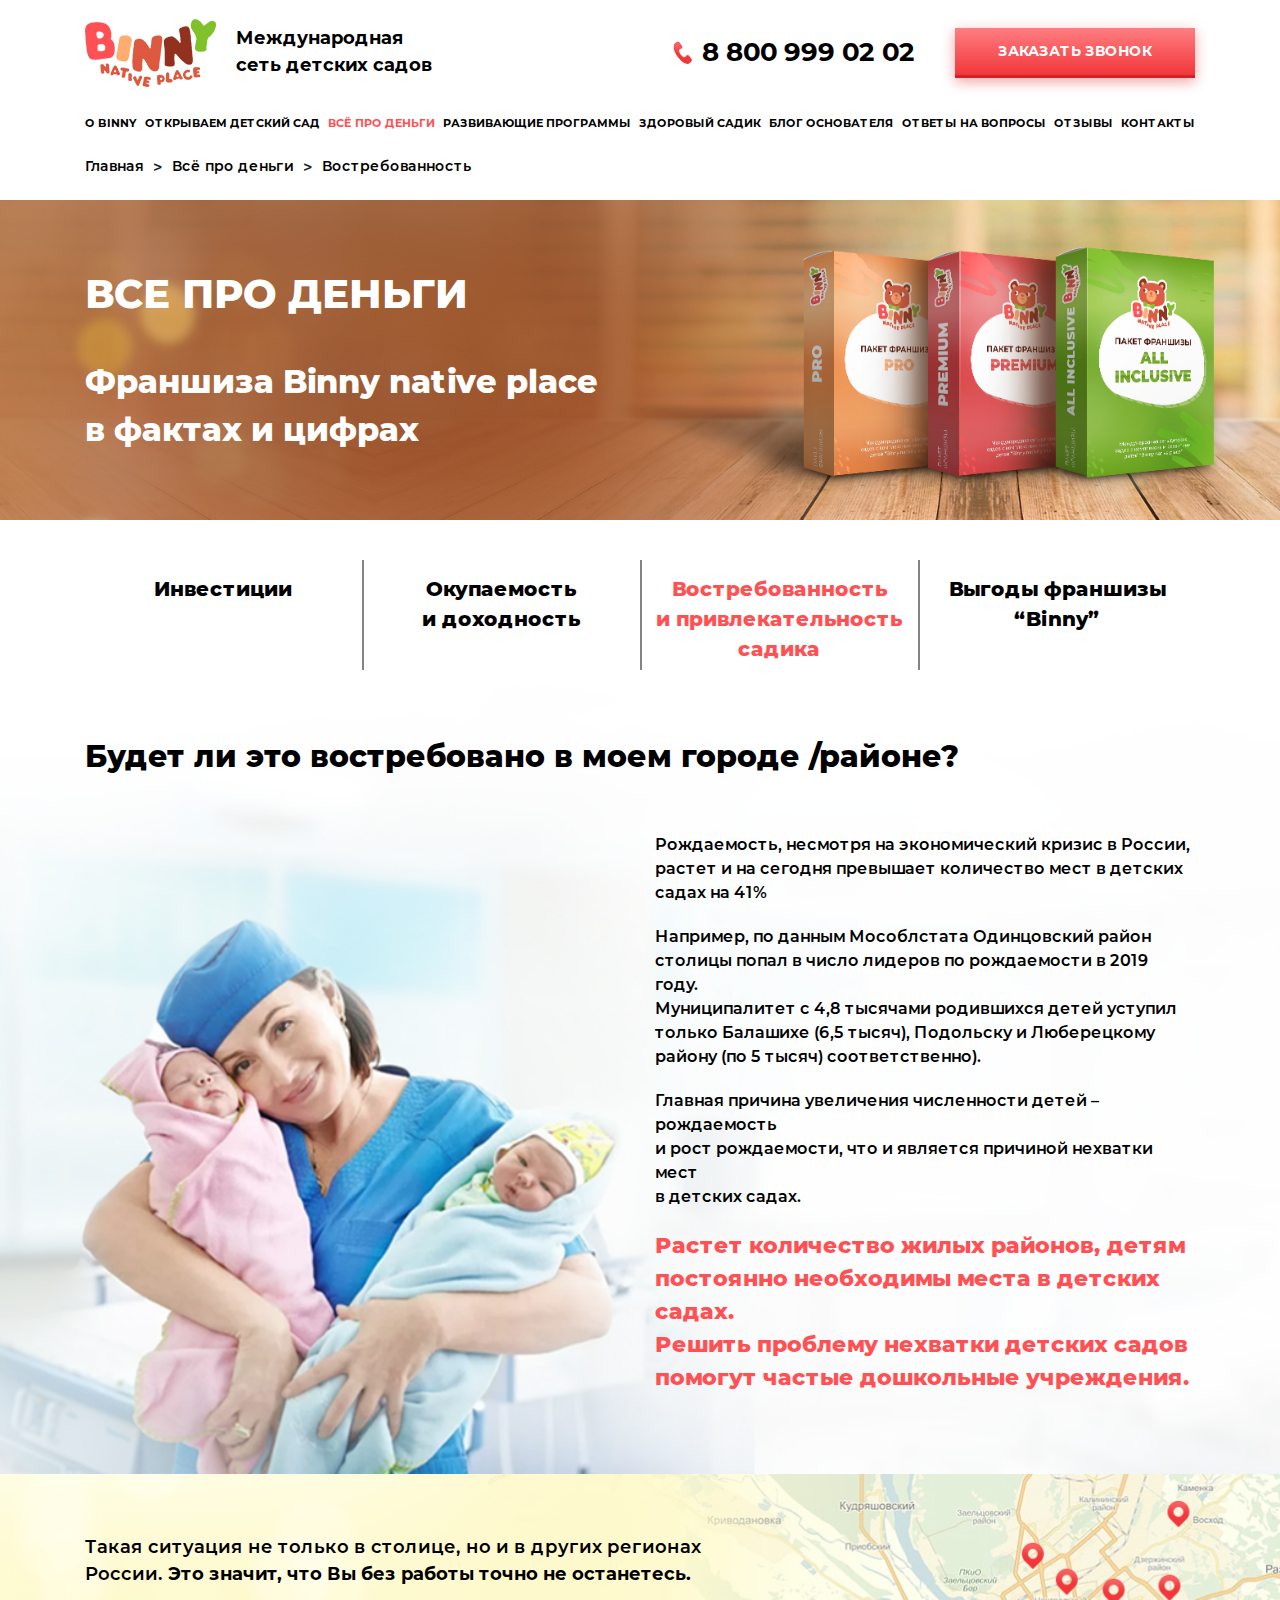
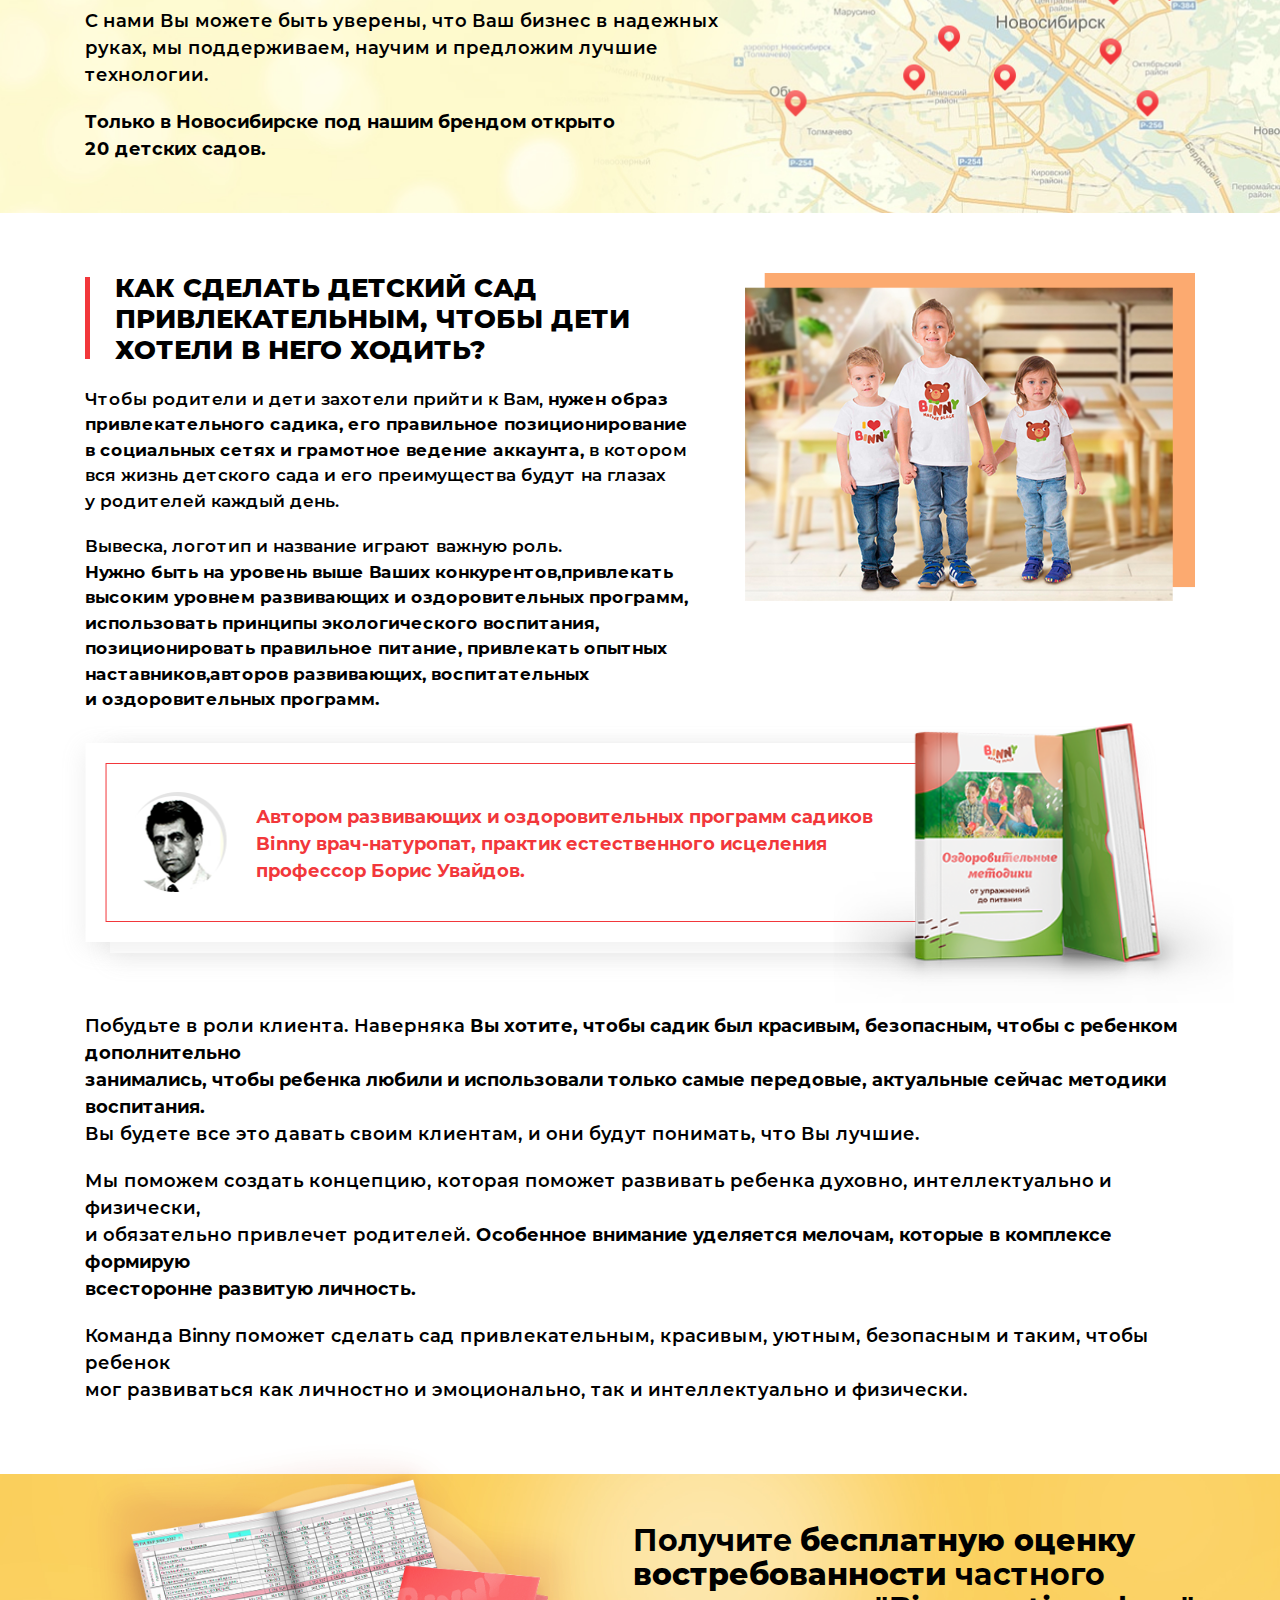
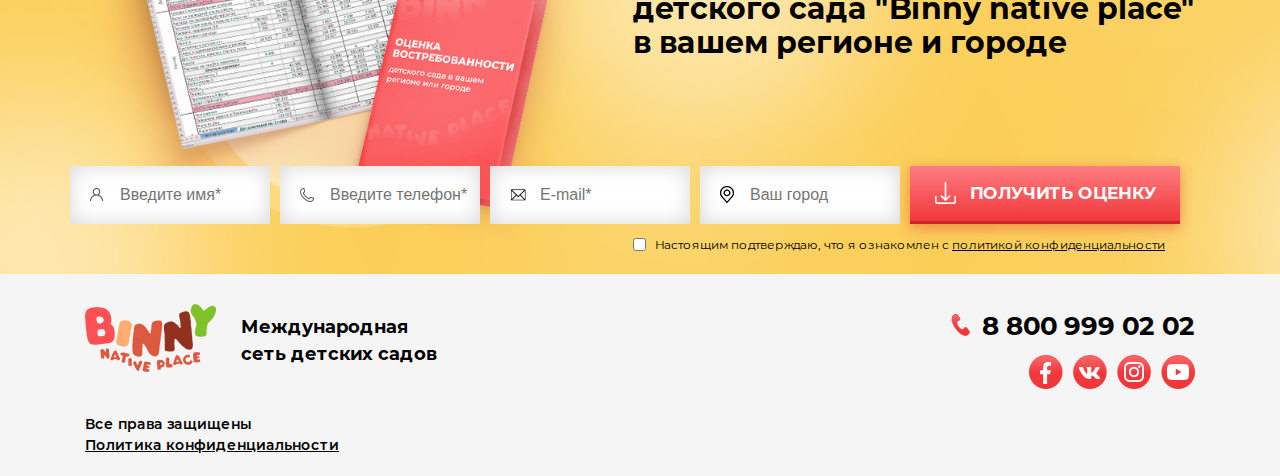
==== commit d65e7131: "pravki" ====
--- a/demand.html
+++ b/demand.html
@@ -160,8 +160,8 @@
             <div class="city__text">
               <p>
                 Рождаемость, несмотря на экономический кризис в России, <br />
-                растет и на сегодня превышает количество мест в детских <br />
-                садах на 41%
+                растет и на сегодня <b>превышает количество мест в детских <br />
+                садах на 41</b>%
               </p>
               <p>
                 Например, по данным Мособлстата Одинцовский район <br />
@@ -326,7 +326,7 @@
                     востребованности</b
                   >
                   частного <br />
-                  детскогосада "Binny native place" <br />
+                  детского сада "Binny native place" <br />
                   в вашем регионе и городе
                 </p>
               </div>
@@ -341,7 +341,6 @@
                       placeholder="Введите имя*"
                     />
                   </span>
-                  <br />
                   <span>
                     <input
                       type="tel"
@@ -349,20 +348,17 @@
                       placeholder="Введите телефон*"
                     />
                   </span>
-                  <br />
                   <span>
                     <input type="email" name="email" placeholder="E-mail*" />
                   </span>
-                  <br />
                   <span>
                     <input type="text" name="city" placeholder="Ваш город" />
                   </span>
-                  <br />
                   <div class="submit">
                     <img src="img/free/download_icon.png" alt="" />
                     <input type="submit" value="получить оценку" />
                   </div>
-                  <br />
+                  <br>
                   <label for=""
                     ><input type="checkbox" /><span
                       >Настоящим подтверждаю, что я ознакомлен с
--- a/css/style.css
+++ b/css/style.css
@@ -4046,6 +4046,13 @@
   -webkit-box-pack: center;
       -ms-flex-pack: center;
           justify-content: center;
+  height: 200px;
+}
+
+@media (min-width: 576px) {
+  .nutrition__main .img {
+    height: auto;
+  }
 }
 
 .nutrition__main .img:after {
@@ -4273,6 +4280,13 @@
       -ms-flex-pack: center;
           justify-content: center;
   position: relative;
+  height: 200px;
+}
+
+@media (min-width: 576px) {
+  .ecospace__main .img {
+    height: auto;
+  }
 }
 
 @media (min-width: 768px) {
@@ -4565,6 +4579,13 @@
           justify-content: center;
   margin-top: 20px;
   position: relative;
+  height: 240px;
+}
+
+@media (min-width: 576px) {
+  .sleep__main .img {
+    height: auto;
+  }
 }
 
 @media (min-width: 768px) {
@@ -5007,6 +5028,13 @@
   -webkit-box-pack: center;
       -ms-flex-pack: center;
           justify-content: center;
+  height: 230px;
+}
+
+@media (min-width: 576px) {
+  .methodology__main .img {
+    height: auto;
+  }
 }
 
 .methodology__main .img:after {
@@ -5628,6 +5656,13 @@
       -ms-flex-pack: center;
           justify-content: center;
   position: relative;
+  height: 210px;
+}
+
+@media (min-width: 576px) {
+  .cave__main .img {
+    height: auto;
+  }
 }
 
 .cave__main .img:after {
@@ -9460,10 +9495,8 @@
   }
 }
 
-@media (min-width: 1280px) {
+@media (min-width: 1200px) {
   .money__main {
-    width: 1100px;
-    margin: 0 auto;
     margin-top: 34px;
   }
 }
@@ -9471,6 +9504,18 @@
 .money__main .item {
   margin-top: 20px;
   position: relative;
+}
+
+@media (min-width: 1200px) {
+  .money__main .item {
+    width: 276px;
+  }
+}
+
+@media (min-width: 1440px) {
+  .money__main .item {
+    width: 310px;
+  }
 }
 
 .money__main .item:after {
@@ -9494,9 +9539,9 @@
   }
 }
 
-@media (min-width: 1280px) {
+@media (min-width: 1200px) {
   .money__main .item:after {
-    left: -60px;
+    left: 0px;
   }
 }
 
@@ -9513,11 +9558,11 @@
 }
 
 .money__main .item a.active {
-  color: red;
+  color: #ff5154;
 }
 
 .money__main .item a:hover {
-  color: red;
+  color: #ff5154;
 }
 
 .city {
@@ -9611,8 +9656,14 @@
 
 .city__text .bold {
   font-size: 20px;
-  color: red;
+  color: #ff5154;
   font-family: "Montserrat-ExtraBold";
+}
+
+@media (min-width: 992px) {
+  .city__text .bold {
+    font-size: 22px;
+  }
 }
 
 .map_novo {
@@ -9712,7 +9763,7 @@
     width: 5px;
     left: 0px;
     top: 4px;
-    background-color: red;
+    background-color: #f2373b;
   }
 }
 
@@ -9862,7 +9913,7 @@
   -webkit-box-align: center;
       -ms-flex-align: center;
           align-items: center;
-  border: 1px solid red;
+  border: 1px solid #f2373b;
 }
 
 @media (min-width: 576px) {
@@ -9906,7 +9957,7 @@
 .make__author .content__main p {
   font-family: "Montserrat-Bold";
   font-size: 18px;
-  color: red;
+  color: #f2373b;
   text-align: center;
   margin-top: 20px;
 }
@@ -10058,11 +10109,13 @@
   font-size: 20px;
   color: #000;
   text-align: center;
+  line-height: 24px;
 }
 
 @media (min-width: 992px) {
   .free__main .text p {
     font-size: 30px;
+    line-height: 34px;
   }
 }
 
@@ -10079,11 +10132,15 @@
 @media (min-width: 768px) {
   .free__form {
     margin-bottom: 30px;
+    width: 450px;
+    margin: 0 auto;
+    margin-bottom: 30px;
   }
 }
 
 @media (min-width: 1200px) {
   .free__form {
+    width: auto;
     position: absolute;
     bottom: 20px;
     left: 0;
@@ -10138,7 +10195,7 @@
 }
 
 .free__form form p input {
-  background-color: #e8e8e8;
+  background-color: white;
   width: 100%;
   height: 58px;
   margin-top: 10px;
@@ -10152,7 +10209,7 @@
 
 .free__form form p input[name="your-name"] {
   padding-left: 50px;
-  background: #e8e8e8 url(../img/free/user_icon.png) no-repeat;
+  background: white url(../img/free/user_icon.png) no-repeat;
   background-position-x: 0%;
   background-position-y: 0%;
   background-position: 20px;
@@ -10174,7 +10231,7 @@
 
 .free__form form p input[name="tel-818"] {
   padding-left: 50px;
-  background: #e8e8e8 url(../img/free/tel_icon.png) no-repeat;
+  background: white url(../img/free/tel_icon.png) no-repeat;
   background-position-x: 0%;
   background-position-y: 0%;
   background-position: 20px;
@@ -10197,7 +10254,7 @@
 
 .free__form form p input[name="email"] {
   padding-left: 50px;
-  background: #e8e8e8 url(../img/free/mail_icon.png) no-repeat;
+  background: white url(../img/free/mail_icon.png) no-repeat;
   background-position-x: 0%;
   background-position-y: 0%;
   background-position: 20px;
@@ -10220,7 +10277,7 @@
 
 .free__form form p input[name="city"] {
   padding-left: 50px;
-  background: #e8e8e8 url(../img/free/geo_cion.png) no-repeat;
+  background: white url(../img/free/geo_cion.png) no-repeat;
   background-position-x: 0%;
   background-position-y: 0%;
   background-position: 20px;
@@ -10315,6 +10372,15 @@
   -webkit-box-align: start;
       -ms-flex-align: start;
           align-items: flex-start;
+  -webkit-transform: translateY(-10px);
+          transform: translateY(-10px);
+}
+
+@media (min-width: 1200px) {
+  .free__form form label {
+    -webkit-transform: translateY(0px);
+            transform: translateY(0px);
+  }
 }
 
 .free__form form label input[type="checkbox"] {
@@ -10357,6 +10423,1782 @@
 @media (min-width: 1440px) {
   .free__form form label {
     right: 0px;
+  }
+}
+
+@media (min-width: 1200px) {
+  .free-payback .free__main {
+    padding-bottom: 255px;
+  }
+  .free-payback .free__main .img {
+    width: auto;
+    height: auto;
+    position: absolute;
+    left: -90px;
+    -webkit-transform: translateY(0px);
+            transform: translateY(0px);
+    top: -100px;
+  }
+  .free-payback .free__main .text {
+    margin-left: auto;
+    margin-top: 78px;
+  }
+  .free-payback .free__form {
+    bottom: 56px;
+  }
+}
+
+@media (min-width: 1440px) {
+  .free-payback .free__main {
+    -webkit-transform: translateX(-85px);
+            transform: translateX(-85px);
+  }
+  .free-payback .free__main .img {
+    left: 0px;
+  }
+}
+
+.anchor {
+  margin-top: 30px;
+}
+
+@media (min-width: 992px) {
+  .anchor {
+    margin-top: 50px;
+  }
+}
+
+.anchor__title h2 {
+  font-size: 20px;
+  color: black;
+  font-family: "Montserrat-ExtraBold";
+  text-align: center;
+}
+
+@media (min-width: 992px) {
+  .anchor__title h2 {
+    font-size: 30px;
+    text-align: left;
+  }
+}
+
+.anchor__main {
+  display: -webkit-box;
+  display: -ms-flexbox;
+  display: flex;
+  -webkit-box-orient: horizontal;
+  -webkit-box-direction: normal;
+      -ms-flex-direction: row;
+          flex-direction: row;
+  -ms-flex-wrap: wrap;
+      flex-wrap: wrap;
+  -webkit-box-align: center;
+      -ms-flex-align: center;
+          align-items: center;
+  -webkit-box-pack: justify;
+      -ms-flex-pack: justify;
+          justify-content: space-between;
+}
+
+@media (min-width: 768px) {
+  .anchor__main {
+    -ms-flex-pack: distribute;
+        justify-content: space-around;
+  }
+}
+
+.anchor__main .item {
+  display: -webkit-box;
+  display: -ms-flexbox;
+  display: flex;
+  -webkit-box-orient: vertical;
+  -webkit-box-direction: normal;
+      -ms-flex-direction: column;
+          flex-direction: column;
+  -webkit-box-align: center;
+      -ms-flex-align: center;
+          align-items: center;
+  margin-top: 30px;
+  width: 160px;
+  height: 220px;
+}
+
+@media (min-width: 992px) {
+  .anchor__main .item {
+    width: 190px;
+    height: 250px;
+    margin-top: 50px;
+    -webkit-transition: all 0.3s ease-in;
+    transition: all 0.3s ease-in;
+  }
+  .anchor__main .item img {
+    margin-top: 25px;
+  }
+  .anchor__main .item:hover {
+    -webkit-box-shadow: 0px 6px 23.52px 0.48px rgba(159, 159, 159, 0.19);
+            box-shadow: 0px 6px 23.52px 0.48px rgba(159, 159, 159, 0.19);
+    -webkit-transition: all 0.3s ease-in;
+    transition: all 0.3s ease-in;
+  }
+}
+
+.anchor__main .item p {
+  font-size: 15px;
+  color: black;
+  font-family: "Montserrat-SemiBold";
+  text-align: center;
+  margin-bottom: 0px;
+  margin-top: 30px;
+}
+
+@media (min-width: 992px) {
+  .anchor__main .item p {
+    margin-top: 15px;
+  }
+}
+
+.invest {
+  margin-top: 30px;
+}
+
+@media (min-width: 992px) {
+  .invest {
+    margin-top: 60px;
+  }
+}
+
+.invest__main {
+  width: 90%;
+  position: relative;
+  -webkit-box-shadow: 0px 6px 23.52px 0.48px rgba(159, 159, 159, 0.19);
+          box-shadow: 0px 6px 23.52px 0.48px rgba(159, 159, 159, 0.19);
+  background-color: white;
+  margin: 0 auto;
+}
+
+@media (min-width: 1200px) {
+  .invest__main {
+    width: 100%;
+  }
+}
+
+@media (min-width: 1440px) {
+  .invest__main {
+    width: 1124px;
+  }
+}
+
+.invest__main_content {
+  width: 110%;
+  height: 90%;
+  background-color: white;
+  position: relative;
+  -webkit-box-sizing: border-box;
+          box-sizing: border-box;
+  padding: 18px;
+  -webkit-transform: translate(-5%, -17px);
+          transform: translate(-5%, -17px);
+  -webkit-box-shadow: 0px 6px 23.52px 0.48px rgba(159, 159, 159, 0.19);
+          box-shadow: 0px 6px 23.52px 0.48px rgba(159, 159, 159, 0.19);
+}
+
+@media (min-width: 1200px) {
+  .invest__main_content {
+    width: 105%;
+    -webkit-transform: translate(-2.5%, -17px);
+            transform: translate(-2.5%, -17px);
+  }
+}
+
+@media (min-width: 1440px) {
+  .invest__main_content {
+    width: 1200px;
+    -webkit-transform: translate(-40px, -17px);
+            transform: translate(-40px, -17px);
+  }
+}
+
+.invest__main_content .frame {
+  -webkit-box-sizing: border-box;
+          box-sizing: border-box;
+  padding: 10px;
+}
+
+.invest__main_content .frame .text .count {
+  display: -webkit-box;
+  display: -ms-flexbox;
+  display: flex;
+  -webkit-box-pack: center;
+      -ms-flex-pack: center;
+          justify-content: center;
+  -webkit-box-align: end;
+      -ms-flex-align: end;
+          align-items: flex-end;
+}
+
+@media (min-width: 1200px) {
+  .invest__main_content .frame .text .count {
+    -webkit-box-pack: start;
+        -ms-flex-pack: start;
+            justify-content: flex-start;
+  }
+}
+
+.invest__main_content .frame .text .count .active {
+  font-size: 35px;
+  font-family: "Montserrat-ExtraBold";
+  -webkit-transform: translate(-5px, 6px);
+          transform: translate(-5px, 6px);
+}
+
+.invest__main_content .frame .text .count .common {
+  font-size: 18px;
+  color: black;
+  font-family: "Montserrat-SemiBold";
+}
+
+.invest__main_content .frame .text h2 {
+  font-size: 22px;
+  color: black;
+  font-family: "Montserrat-ExtraBold";
+  text-align: center;
+  margin-top: 20px;
+  text-transform: uppercase;
+}
+
+@media (min-width: 576px) {
+  .invest__main_content .frame .text h2 {
+    font-size: 26px;
+  }
+}
+
+@media (min-width: 1200px) {
+  .invest__main_content .frame .text h2 {
+    text-align: left;
+  }
+}
+
+.invest__main_content .frame .text .description {
+  font-size: 14px;
+  color: black;
+  font-family: "Montserrat-Regular";
+  text-align: center;
+  line-height: 17px;
+  margin-bottom: 0px;
+  margin-top: 20px;
+}
+
+.invest__main_content .frame .text .description i {
+  font-family: "Montserrat-SemiBold";
+}
+
+@media (min-width: 1200px) {
+  .invest__main_content .frame .text .description {
+    text-align: left;
+    margin-top: 25px;
+  }
+}
+
+.invest__main_content .frame .text ul {
+  margin-top: 20px;
+}
+
+.invest__main_content .frame .text ul li {
+  position: relative;
+  margin-top: 10px;
+}
+
+.invest__main_content .frame .text ul li:first-child {
+  margin-top: 0px;
+}
+
+.invest__main_content .frame .text ul li img {
+  position: absolute;
+  left: 0;
+  top: 5px;
+}
+
+.invest__main_content .frame .text ul li p {
+  margin-bottom: 0px;
+  padding-left: 25px;
+  font-size: 15px;
+  font-family: "Montserrat-Regular";
+  color: black;
+}
+
+.invest__main_content .frame .text .optimal {
+  font-family: "Montserrat-SemiBold";
+  font-size: 14px;
+  color: black;
+  text-align: center;
+  margin-top: 20px;
+  margin-bottom: 0px;
+}
+
+@media (min-width: 1200px) {
+  .invest__main_content .frame .text .optimal {
+    text-align: left;
+  }
+}
+
+.invest__main_content .frame .text .optimal span {
+  font-family: "Montserrat-Regular";
+}
+
+.invest__main_content .frame .text .expenses {
+  font-family: "Montserrat-ExtraBold";
+  font-size: 15px;
+  text-align: center;
+  margin-bottom: 0px;
+  margin: 20px 0px;
+  text-transform: uppercase;
+}
+
+@media (min-width: 1200px) {
+  .invest__main_content .frame .text .expenses {
+    text-align: left;
+  }
+}
+
+@media (min-width: 768px) {
+  .invest__main_content .frame {
+    padding: 10px 50px;
+  }
+}
+
+@media (min-width: 992px) {
+  .invest__main_content .frame {
+    padding: 10px 160px;
+  }
+}
+
+@media (min-width: 1200px) {
+  .invest__main_content .frame {
+    padding: 20px 36px;
+    display: -webkit-box;
+    display: -ms-flexbox;
+    display: flex;
+  }
+}
+
+.invest-rent .invest__main_content .frame {
+  border: 1px solid red;
+}
+
+.invest-rent .invest__main_content .frame .text .count .active {
+  color: red;
+}
+
+.invest-rent .invest__main_content .frame .text .expenses {
+  color: red;
+}
+
+.invest-rent .invest__main_content .frame .img {
+  display: none;
+}
+
+@media (min-width: 1200px) {
+  .invest-rent .invest__main_content .frame .img {
+    display: block;
+    -webkit-transform: translate(55px, 50px);
+            transform: translate(55px, 50px);
+  }
+}
+
+@media (min-width: 1440px) {
+  .invest-rent .invest__main_content .frame .img {
+    -webkit-transform: translate(88px, 60px);
+            transform: translate(88px, 60px);
+  }
+}
+
+.invest-safety {
+  margin-top: 50px;
+}
+
+@media (min-width: 1200px) {
+  .invest-safety {
+    margin-top: 120px;
+  }
+}
+
+.invest-safety .invest__main_content .frame {
+  border: 1px solid #f79652;
+}
+
+.invest-safety .invest__main_content .frame .text .count .active {
+  color: #f89450;
+}
+
+.invest-safety .invest__main_content .frame .text .expenses {
+  color: #f89450;
+}
+
+.invest-safety .invest__main_content .frame .img {
+  display: none;
+}
+
+@media (min-width: 1200px) {
+  .invest-safety .invest__main_content .frame .img {
+    display: block;
+    -webkit-transform: translate(65px, 0px);
+            transform: translate(65px, 0px);
+  }
+}
+
+@media (min-width: 1440px) {
+  .invest-safety .invest__main_content .frame .img {
+    -webkit-transform: translate(97px, 0px);
+            transform: translate(97px, 0px);
+  }
+}
+
+.invest-legal {
+  margin-top: 50px;
+}
+
+@media (min-width: 1200px) {
+  .invest-legal {
+    margin-top: 120px;
+  }
+}
+
+.invest-legal .invest__main_content .frame {
+  border: 1px solid #9ee342;
+}
+
+.invest-legal .invest__main_content .frame .text .count .active {
+  color: #7fbf2a;
+}
+
+.invest-legal .invest__main_content .frame .text .expenses {
+  color: #7fbf2a;
+}
+
+.invest-legal .invest__main_content .frame .img {
+  display: none;
+}
+
+@media (min-width: 1200px) {
+  .invest-legal .invest__main_content .frame .img {
+    display: block;
+    -webkit-transform: translate(67px, 10px);
+            transform: translate(67px, 10px);
+  }
+}
+
+@media (min-width: 1440px) {
+  .invest-legal .invest__main_content .frame .img {
+    -webkit-transform: translate(99px, 10px);
+            transform: translate(99px, 10px);
+  }
+}
+
+.invest-administrator {
+  margin-top: 50px;
+}
+
+@media (min-width: 1200px) {
+  .invest-administrator {
+    margin-top: 120px;
+  }
+}
+
+.invest-administrator .invest__main_content .frame {
+  border: 1px solid #f5c23a;
+}
+
+.invest-administrator .invest__main_content .frame .text .count .active {
+  color: #edb520;
+}
+
+.invest-administrator .invest__main_content .frame .text .expenses {
+  color: #edb520;
+}
+
+.invest-administrator .invest__main_content .frame .img {
+  display: none;
+}
+
+@media (min-width: 1200px) {
+  .invest-administrator .invest__main_content .frame .img {
+    display: block;
+    -webkit-transform: translate(44px, 21px);
+            transform: translate(44px, 21px);
+  }
+}
+
+@media (min-width: 1440px) {
+  .invest-administrator .invest__main_content .frame .img {
+    -webkit-transform: translate(59px, 5px);
+            transform: translate(59px, 5px);
+  }
+}
+
+.invest-marketing {
+  margin-top: 50px;
+}
+
+@media (min-width: 1200px) {
+  .invest-marketing {
+    margin-top: 120px;
+  }
+}
+
+.invest-marketing .invest__main_content .frame {
+  border: 1px solid #aa56d2;
+}
+
+.invest-marketing .invest__main_content .frame .text .marketing__text {
+  font-family: "Montserrat-Bold";
+  color: black;
+  font-size: 14px;
+  text-align: center;
+  margin-bottom: 0px;
+}
+
+@media (min-width: 1200px) {
+  .invest-marketing .invest__main_content .frame .text .marketing__text {
+    text-align: left;
+  }
+}
+
+.invest-marketing .invest__main_content .frame .text .marketing__text span {
+  color: #aa56d2;
+}
+
+.invest-marketing .invest__main_content .frame .text .count .active {
+  color: #aa56d2;
+}
+
+.invest-marketing .invest__main_content .frame .text ul li {
+  display: -webkit-box;
+  display: -ms-flexbox;
+  display: flex;
+  -webkit-box-orient: vertical;
+  -webkit-box-direction: normal;
+      -ms-flex-direction: column;
+          flex-direction: column;
+}
+
+@media (min-width: 768px) {
+  .invest-marketing .invest__main_content .frame .text ul li {
+    -webkit-box-orient: horizontal;
+    -webkit-box-direction: normal;
+        -ms-flex-direction: row;
+            flex-direction: row;
+    -webkit-box-pack: justify;
+        -ms-flex-pack: justify;
+            justify-content: space-between;
+  }
+}
+
+.invest-marketing .invest__main_content .frame .text ul li img {
+  top: 2px;
+}
+
+.invest-marketing .invest__main_content .frame .text ul li .price {
+  font-family: "Montserrat-Bold";
+  font-size: 14px;
+  color: #aa56d2;
+  padding-left: 25px;
+}
+
+.invest-marketing .invest__main_content .frame .text .expenses {
+  color: #aa56d2;
+}
+
+.invest-marketing .invest__main_content .frame .img {
+  display: none;
+}
+
+@media (min-width: 1200px) {
+  .invest-marketing .invest__main_content .frame .img {
+    display: block;
+    margin-top: 54px;
+    -webkit-transform: translateX(82px);
+            transform: translateX(82px);
+  }
+  .invest-marketing .invest__main_content .frame .img_two {
+    margin-top: 11px;
+    display: -webkit-box;
+    display: -ms-flexbox;
+    display: flex;
+    -webkit-box-pack: justify;
+        -ms-flex-pack: justify;
+            justify-content: space-between;
+    width: 462px;
+  }
+}
+
+@media (min-width: 1440px) {
+  .invest-marketing .invest__main_content .frame .img {
+    -webkit-transform: translateX(114px);
+            transform: translateX(114px);
+  }
+}
+
+.invest-equipment {
+  margin-top: 50px;
+}
+
+@media (min-width: 1200px) {
+  .invest-equipment {
+    margin-top: 120px;
+  }
+}
+
+.invest-equipment .invest__main_content .frame {
+  border: 1px solid #69a4d0;
+}
+
+.invest-equipment .invest__main_content .frame .text .count .active {
+  color: #69a4d0;
+}
+
+.invest-equipment .invest__main_content .frame .text .description b {
+  font-family: "Montserrat-Bold";
+}
+
+.invest-equipment .invest__main_content .frame .text ul {
+  margin-left: 60px;
+}
+
+@media (min-width: 576px) {
+  .invest-equipment .invest__main_content .frame .text ul {
+    margin-left: 120px;
+  }
+}
+
+@media (min-width: 768px) {
+  .invest-equipment .invest__main_content .frame .text ul {
+    margin-left: 170px;
+  }
+}
+
+@media (min-width: 992px) {
+  .invest-equipment .invest__main_content .frame .text ul {
+    margin-left: 190px;
+  }
+}
+
+@media (min-width: 1200px) {
+  .invest-equipment .invest__main_content .frame .text ul {
+    margin-left: 0px;
+  }
+}
+
+.invest-equipment .invest__main_content .frame .text ul li {
+  display: -webkit-box;
+  display: -ms-flexbox;
+  display: flex;
+  -webkit-box-orient: vertical;
+  -webkit-box-direction: normal;
+      -ms-flex-direction: column;
+          flex-direction: column;
+}
+
+@media (min-width: 768px) {
+  .invest-equipment .invest__main_content .frame .text ul li {
+    -webkit-box-orient: horizontal;
+    -webkit-box-direction: normal;
+        -ms-flex-direction: row;
+            flex-direction: row;
+    -webkit-box-pack: justify;
+        -ms-flex-pack: justify;
+            justify-content: space-between;
+  }
+}
+
+.invest-equipment .invest__main_content .frame .text ul li img {
+  top: 2px;
+}
+
+.invest-equipment .invest__main_content .frame .text ul li .price {
+  font-family: "Montserrat-Bold";
+  font-size: 14px;
+  color: #aa56d2;
+  padding-left: 25px;
+}
+
+.invest-equipment .invest__main_content .frame .text .expenses {
+  color: #69a4d0;
+}
+
+.invest-equipment .invest__main_content .frame .text h4 {
+  text-align: center;
+  color: black;
+  font-size: 20px;
+  font-family: "Montserrat-ExtraBold";
+  margin-top: 10px;
+}
+
+@media (min-width: 768px) {
+  .invest-equipment .invest__main_content .frame .text h4 {
+    margin-top: 20px;
+  }
+}
+
+@media (min-width: 1200px) {
+  .invest-equipment .invest__main_content .frame .text h4 {
+    text-align: left;
+    margin-top: 30px;
+  }
+}
+
+.invest-equipment .invest__main_content .frame .text .purchase {
+  font-family: "Montserrat-ExtraBold";
+  font-size: 11px;
+  color: white;
+  width: 100%;
+  background-color: #f2373b;
+  -webkit-box-sizing: border-box;
+  box-sizing: border-box;
+  padding: 10px;
+  text-align: center;
+  background-image: -webkit-gradient(linear, left top, left bottom, from(#fe7e81), to(#f2373b));
+  background-image: linear-gradient(#fe7e81, #f2373b);
+  position: relative;
+  -webkit-box-shadow: 0px 4px 12.61px 0.39px rgba(225, 51, 55, 0.45);
+  box-shadow: 0px 4px 12.61px 0.39px rgba(225, 51, 55, 0.45);
+  margin-bottom: 20px;
+  border-bottom: 3px solid #cd2428;
+  margin-top: 20px;
+}
+
+.invest-equipment .invest__main_content .frame .text .purchase img {
+  display: none;
+}
+
+@media (min-width: 768px) {
+  .invest-equipment .invest__main_content .frame .text .purchase {
+    width: 470px;
+    height: 60px;
+    text-align: left;
+    padding: 0px;
+    line-height: 60px;
+    font-size: 12px;
+    position: relative;
+    padding-left: 60px;
+    margin: 0 auto;
+    margin-top: 20px;
+    display: block;
+  }
+  .invest-equipment .invest__main_content .frame .text .purchase img {
+    display: block;
+    position: absolute;
+    left: 24px;
+    top: 17px;
+  }
+}
+
+@media (min-width: 1200px) {
+  .invest-equipment .invest__main_content .frame .text .purchase {
+    margin-left: 0px;
+  }
+}
+
+.invest-equipment .invest__main_content .frame .img {
+  display: none;
+}
+
+@media (min-width: 1200px) {
+  .invest-equipment .invest__main_content .frame .img {
+    display: block;
+    margin-top: 80px;
+    -webkit-transform: translateX(68px);
+            transform: translateX(68px);
+  }
+  .invest-equipment .invest__main_content .frame .img .two {
+    margin-top: 11px;
+    width: 461px;
+    display: -webkit-box;
+    display: -ms-flexbox;
+    display: flex;
+    -webkit-box-pack: justify;
+        -ms-flex-pack: justify;
+            justify-content: space-between;
+  }
+  .invest-equipment .invest__main_content .frame .img .three {
+    margin-top: 46px;
+  }
+}
+
+@media (min-width: 1440px) {
+  .invest-equipment .invest__main_content .frame .img {
+    -webkit-transform: translateX(100px);
+            transform: translateX(100px);
+  }
+}
+
+.free-investments {
+  margin-top: 20px;
+}
+
+@media (min-width: 768px) {
+  .free-investments {
+    margin-top: 50px;
+  }
+}
+
+@media (min-width: 1200px) {
+  .free-investments {
+    margin-top: 90px;
+    padding-bottom: 222px;
+  }
+  .free-investments .free__main .img {
+    width: 528px;
+    height: 500px;
+    position: absolute;
+    top: -63px;
+    left: -60px;
+  }
+}
+
+@media (min-width: 1200px) and (min-width: 1440px) {
+  .free-investments .free__main .img {
+    left: 0px;
+    top: -70px;
+  }
+}
+
+@media (min-width: 1200px) {
+  .free-investments .free__main .text {
+    margin-left: auto;
+    margin-top: 80px;
+  }
+  .free-investments .free__form {
+    margin-bottom: 0px;
+    bottom: -125px;
+  }
+}
+
+@media (min-width: 1200px) and (min-width: 1440px) {
+  .free-investments .free__form {
+    bottom: -165px;
+  }
+}
+
+@media (min-width: 1440px) {
+  .free-investments {
+    padding-bottom: 260px;
+  }
+}
+
+.invest__title {
+  text-align: center;
+  font-size: 20px;
+  color: black;
+  font-family: "Montserrat-ExtraBold";
+  margin-top: 30px;
+}
+
+@media (min-width: 768px) {
+  .invest__title {
+    margin-top: 50px;
+  }
+}
+
+@media (min-width: 992px) {
+  .invest__title {
+    font-size: 28px;
+  }
+}
+
+@media (min-width: 1200px) {
+  .invest__title {
+    margin-top: 100px;
+  }
+}
+
+.efficiency {
+  margin-top: 30px;
+}
+
+@media (min-width: 1200px) {
+  .efficiency {
+    margin-top: 70px;
+  }
+}
+
+.efficiency__title h2 {
+  font-size: 20px;
+  color: black;
+  font-family: "Montserrat-ExtraBold";
+  text-align: center;
+}
+
+@media (min-width: 992px) {
+  .efficiency__title h2 {
+    font-size: 30px;
+  }
+}
+
+@media (min-width: 1200px) {
+  .efficiency__title h2 {
+    text-align: left;
+  }
+}
+
+@media (min-width: 1200px) {
+  .efficiency__text {
+    margin-top: 55px;
+  }
+}
+
+.efficiency__text h3 {
+  font-size: 18px;
+  color: black;
+  font-family: "Montserrat-ExtraBold";
+  text-align: center;
+  text-transform: uppercase;
+  margin-top: 20px;
+}
+
+@media (min-width: 992px) {
+  .efficiency__text h3 {
+    font-size: 26px;
+  }
+}
+
+@media (min-width: 1200px) {
+  .efficiency__text h3 {
+    text-align: left;
+    margin-top: 0px;
+  }
+}
+
+.efficiency__text .text {
+  text-align: center;
+  font-family: "Montserrat-SemiBold";
+  color: black;
+  font-size: 18px;
+  margin-bottom: 0px;
+  margin-top: 20px;
+}
+
+.efficiency__text .text span {
+  font-family: "Montserrat-ExtraBold";
+}
+
+@media (min-width: 1200px) {
+  .efficiency__text .text {
+    text-align: left;
+  }
+}
+
+.efficiency__text .red {
+  font-family: "Montserrat-ExtraBold";
+  color: #f2373b;
+  text-align: center;
+  margin-bottom: 0px;
+  margin-top: 20px;
+  font-size: 20px;
+}
+
+@media (min-width: 992px) {
+  .efficiency__text .red {
+    font-size: 22px;
+  }
+}
+
+@media (min-width: 1200px) {
+  .efficiency__text .red {
+    text-align: left;
+  }
+}
+
+.efficiency__img {
+  margin-top: 30px;
+}
+
+.efficiency__img img {
+  width: 100%;
+  height: 100%;
+}
+
+@media (min-width: 768px) {
+  .efficiency__img {
+    display: -webkit-box;
+    display: -ms-flexbox;
+    display: flex;
+    -webkit-box-pack: center;
+        -ms-flex-pack: center;
+            justify-content: center;
+  }
+  .efficiency__img img {
+    width: auto;
+  }
+}
+
+@media (min-width: 1200px) {
+  .efficiency__img {
+    margin-top: 80px;
+  }
+}
+
+.efficiency__main {
+  display: -webkit-box;
+  display: -ms-flexbox;
+  display: flex;
+  -webkit-box-orient: vertical;
+  -webkit-box-direction: normal;
+      -ms-flex-direction: column;
+          flex-direction: column;
+  margin-top: 30px;
+}
+
+@media (min-width: 1200px) {
+  .efficiency__main {
+    -webkit-box-orient: horizontal;
+    -webkit-box-direction: normal;
+        -ms-flex-direction: row;
+            flex-direction: row;
+    margin-top: 60px;
+    -webkit-box-pack: justify;
+        -ms-flex-pack: justify;
+            justify-content: space-between;
+  }
+}
+
+@media (min-width: 1440px) {
+  .efficiency__main {
+    -webkit-box-pack: start;
+        -ms-flex-pack: start;
+            justify-content: flex-start;
+  }
+}
+
+.efficiency__main_img {
+  -webkit-box-ordinal-group: 3;
+      -ms-flex-order: 2;
+          order: 2;
+  margin-top: 20px;
+}
+
+@media (min-width: 1200px) {
+  .efficiency__main_img {
+    -webkit-box-ordinal-group: 2;
+        -ms-flex-order: 1;
+            order: 1;
+    margin-top: 0px;
+  }
+}
+
+@media (min-width: 1440px) {
+  .efficiency__main_img {
+    -webkit-transform: translateX(-20px);
+            transform: translateX(-20px);
+  }
+}
+
+.efficiency__main_img img {
+  width: 100%;
+}
+
+@media (min-width: 768px) {
+  .efficiency__main_img {
+    display: -webkit-box;
+    display: -ms-flexbox;
+    display: flex;
+    -webkit-box-pack: center;
+        -ms-flex-pack: center;
+            justify-content: center;
+  }
+  .efficiency__main_img img {
+    width: auto;
+  }
+}
+
+.efficiency__main_text {
+  -webkit-box-ordinal-group: 2;
+      -ms-flex-order: 1;
+          order: 1;
+}
+
+@media (min-width: 1200px) {
+  .efficiency__main_text {
+    -webkit-box-ordinal-group: 3;
+        -ms-flex-order: 2;
+            order: 2;
+  }
+}
+
+@media (min-width: 1440px) {
+  .efficiency__main_text {
+    margin-left: 90px;
+  }
+}
+
+.efficiency__main_text h3 {
+  font-size: 18px;
+  color: black;
+  font-family: "Montserrat-ExtraBold";
+  text-align: center;
+  text-transform: uppercase;
+}
+
+@media (min-width: 992px) {
+  .efficiency__main_text h3 {
+    font-size: 26px;
+  }
+}
+
+@media (min-width: 1200px) {
+  .efficiency__main_text h3 {
+    text-align: left;
+    position: relative;
+    padding-left: 30px;
+  }
+  .efficiency__main_text h3::after {
+    content: "";
+    position: absolute;
+    height: 100%;
+    width: 5px;
+    background-color: #f2373b;
+    left: 0;
+    top: 0;
+  }
+}
+
+.efficiency__main_text p {
+  text-align: center;
+  font-family: "Montserrat-SemiBold";
+  color: black;
+  font-size: 18px;
+  margin-bottom: 0px;
+  margin-top: 20px;
+}
+
+@media (min-width: 1200px) {
+  .efficiency__main_text p {
+    text-align: left;
+  }
+}
+
+.calculation {
+  margin-top: 30px;
+}
+
+@media (min-width: 992px) {
+  .calculation {
+    margin-top: 70px;
+  }
+}
+
+.calculation__title h2 {
+  text-align: center;
+  color: black;
+  font-family: "Montserrat-Bold";
+  font-size: 20px;
+}
+
+@media (min-width: 992px) {
+  .calculation__title h2 {
+    font-size: 24px;
+  }
+}
+
+.calculation__choice {
+  display: -webkit-box;
+  display: -ms-flexbox;
+  display: flex;
+  -webkit-box-pack: center;
+      -ms-flex-pack: center;
+          justify-content: center;
+  margin-top: 20px;
+}
+
+@media (min-width: 992px) {
+  .calculation__choice {
+    margin-top: 40px;
+  }
+}
+
+.calculation__choice span {
+  font-family: "Montserrat-ExtraBold";
+  color: black;
+  font-size: 18px;
+  cursor: pointer;
+}
+
+@media (min-width: 992px) {
+  .calculation__choice span {
+    font-size: 20px;
+  }
+}
+
+.calculation__choice span:hover {
+  color: #ff5154;
+}
+
+.calculation__choice span.active {
+  color: #ff5154;
+}
+
+.calculation__choice .reg {
+  margin-left: 30px;
+  position: relative;
+}
+
+.calculation__choice .reg:before {
+  content: "";
+  position: absolute;
+  left: -15px;
+  top: -6px;
+  height: 40px;
+  width: 2px;
+  background-color: #848484;
+}
+
+@media (min-width: 992px) {
+  .calculation__choice .reg {
+    margin-left: 60px;
+  }
+  .calculation__choice .reg:before {
+    left: -30px;
+  }
+}
+
+.calculation .table__one {
+  background-color: white;
+  position: relative;
+  -webkit-box-shadow: 0px 6px 23.52px 0.48px rgba(159, 159, 159, 0.19);
+  box-shadow: 0px 6px 23.52px 0.48px rgba(159, 159, 159, 0.19);
+  width: 90%;
+  margin: 0 auto;
+  margin-top: 30px;
+  height: 360px;
+}
+
+@media (min-width: 576px) {
+  .calculation .table__one {
+    height: 510px;
+  }
+}
+
+@media (min-width: 768px) {
+  .calculation .table__one {
+    width: 520px;
+    height: 496px;
+  }
+}
+
+@media (min-width: 1200px) {
+  .calculation .table__one {
+    height: 546px;
+  }
+}
+
+.calculation .table__one_main {
+  position: absolute;
+  background-color: #fff;
+  top: 0px;
+  left: 50%;
+  -webkit-transform: translateX(-50%);
+  transform: translateX(-50%);
+  width: 110%;
+  -webkit-box-sizing: border-box;
+  box-sizing: border-box;
+  padding: 20px;
+  -webkit-box-shadow: 0px 6px 23.52px 0.48px rgba(159, 159, 159, 0.19);
+  box-shadow: 0px 6px 23.52px 0.48px rgba(159, 159, 159, 0.19);
+}
+
+@media (min-width: 768px) {
+  .calculation .table__one_main {
+    padding: 15px;
+    width: 540px;
+  }
+}
+
+.calculation .table__one_main_content {
+  border: 1px solid #ff7a7e;
+  padding: 10px;
+  -webkit-box-sizing: border-box;
+          box-sizing: border-box;
+}
+
+@media (min-width: 576px) {
+  .calculation .table__one_main_content {
+    padding: 25px;
+  }
+}
+
+.calculation .table__one_main_content h3 {
+  font-family: "Montserrat-ExtraBold";
+  font-size: 18px;
+  text-align: center;
+  color: black;
+  margin-bottom: 0px;
+}
+
+.calculation .table__one_main_content .tagline {
+  text-transform: uppercase;
+  text-align: center;
+  display: block;
+  color: black;
+  font-size: 14px;
+  font-family: "Montserrat-ExtraBold";
+  margin-top: 0px;
+}
+
+.calculation .table__one_main_content table {
+  margin-top: 10px;
+  width: 100%;
+}
+
+@media (min-width: 576px) {
+  .calculation .table__one_main_content table {
+    margin-top: 26px;
+  }
+}
+
+.calculation .table__one_main_content table thead th {
+  font-family: "Montserrat-Bold";
+  font-size: 10px;
+  color: black;
+  text-align: center;
+  line-height: 10px;
+}
+
+@media (min-width: 576px) {
+  .calculation .table__one_main_content table thead th {
+    font-size: 12px;
+    line-height: 16px;
+  }
+}
+
+.calculation .table__one_main_content table tbody tr td {
+  font-family: "Montserrat-Regular";
+  font-size: 7px;
+  color: black;
+  text-align: center;
+  border-top: 5px solid white;
+  border-bottom: 5px solid white;
+  width: 60px;
+}
+
+@media (min-width: 576px) {
+  .calculation .table__one_main_content table tbody tr td {
+    font-size: 10px;
+    line-height: 16px;
+  }
+}
+
+@media (min-width: 768px) {
+  .calculation .table__one_main_content table tbody tr td {
+    font-size: 12px;
+  }
+}
+
+@media (min-width: 1200px) {
+  .calculation .table__one_main_content table tbody tr td {
+    border-top: 10px solid white;
+    border-bottom: 10px solid white;
+  }
+}
+
+.calculation .table__one_main_content table tbody tr td:first-child {
+  text-align: left;
+  width: 95px;
+}
+
+@media (min-width: 576px) {
+  .calculation .table__one_main_content table tbody tr td:first-child {
+    width: 120px;
+  }
+}
+
+.calculation .table__one_main_content .dop {
+  color: black;
+  text-align: center;
+  font-size: 12px;
+  font-family: "Montserrat-Regular";
+  margin-bottom: 0px;
+  margin-top: 5px;
+}
+
+@media (min-width: 576px) {
+  .calculation .table__one_main_content .dop {
+    margin-top: 20px;
+  }
+}
+
+.calculation .table__one_main_content .outcome {
+  text-transform: uppercase;
+  color: black;
+  font-size: 12px;
+  font-family: "Montserrat-ExtraBold";
+  margin-bottom: 0px;
+  margin-top: 10px;
+}
+
+@media (min-width: 576px) {
+  .calculation .table__one_main_content .outcome {
+    margin-top: 20px;
+    font-size: 16px;
+  }
+}
+
+.calculation .table__two {
+  background-color: white;
+  position: relative;
+  -webkit-box-shadow: 0px 6px 23.52px 0.48px rgba(159, 159, 159, 0.19);
+  box-shadow: 0px 6px 23.52px 0.48px rgba(159, 159, 159, 0.19);
+  width: 90%;
+  margin: 0 auto;
+  margin-top: 30px;
+  height: 440px;
+}
+
+@media (min-width: 576px) {
+  .calculation .table__two {
+    height: 530px;
+  }
+}
+
+@media (min-width: 768px) {
+  .calculation .table__two {
+    width: 540px;
+    height: 633px;
+  }
+}
+
+@media (min-width: 1200px) {
+  .calculation .table__two {
+    height: 702px;
+  }
+}
+
+.calculation .table__two_main {
+  position: absolute;
+  background-color: #fff;
+  top: 0px;
+  left: 50%;
+  -webkit-transform: translateX(-50%);
+  transform: translateX(-50%);
+  width: 110%;
+  -webkit-box-sizing: border-box;
+  box-sizing: border-box;
+  padding: 20px;
+  -webkit-box-shadow: 0px 6px 23.52px 0.48px rgba(159, 159, 159, 0.19);
+  box-shadow: 0px 6px 23.52px 0.48px rgba(159, 159, 159, 0.19);
+}
+
+@media (min-width: 768px) {
+  .calculation .table__two_main {
+    width: 562px;
+  }
+}
+
+.calculation .table__two_main_content {
+  border: 1px solid #ff7a7e;
+  padding: 10px;
+  -webkit-box-sizing: border-box;
+          box-sizing: border-box;
+}
+
+@media (min-width: 576px) {
+  .calculation .table__two_main_content {
+    padding: 25px;
+  }
+}
+
+.calculation .table__two_main_content h3 {
+  font-family: "Montserrat-ExtraBold";
+  font-size: 18px;
+  text-align: center;
+  color: black;
+  margin-bottom: 0px;
+}
+
+.calculation .table__two_main_content .tagline {
+  text-transform: uppercase;
+  text-align: center;
+  display: block;
+  color: black;
+  font-size: 14px;
+  font-family: "Montserrat-ExtraBold";
+  margin-top: 0px;
+}
+
+.calculation .table__two_main_content table {
+  margin-top: 10px;
+  width: 100%;
+}
+
+@media (min-width: 576px) {
+  .calculation .table__two_main_content table {
+    margin-top: 26px;
+  }
+}
+
+.calculation .table__two_main_content table thead th {
+  font-family: "Montserrat-Bold";
+  font-size: 8px;
+  color: black;
+  text-align: center;
+  line-height: 10px;
+}
+
+@media (min-width: 576px) {
+  .calculation .table__two_main_content table thead th {
+    font-size: 12px;
+    line-height: 16px;
+  }
+}
+
+@media (min-width: 768px) {
+  .calculation .table__two_main_content table thead th {
+    width: 50px;
+  }
+}
+
+.calculation .table__two_main_content table tbody tr {
+  border-top: 5px solid white;
+  border-bottom: 5px solid white;
+}
+
+@media (min-width: 1200px) {
+  .calculation .table__two_main_content table tbody tr {
+    border-top: 10px solid white;
+    border-bottom: 10px solid white;
+  }
+}
+
+.calculation .table__two_main_content table tbody tr td {
+  font-family: "Montserrat-Regular";
+  font-size: 7px;
+  color: black;
+  text-align: center;
+}
+
+@media (min-width: 576px) {
+  .calculation .table__two_main_content table tbody tr td {
+    font-size: 8px;
+  }
+}
+
+@media (min-width: 768px) {
+  .calculation .table__two_main_content table tbody tr td {
+    font-size: 12px;
+    width: 60px;
+  }
+  .calculation .table__two_main_content table tbody tr td:nth-child(2) {
+    text-align: left;
+  }
+}
+
+.calculation .table__two_main_content table tbody tr td:first-child {
+  text-align: left;
+}
+
+@media (min-width: 768px) {
+  .calculation .table__two_main_content table tbody tr td:first-child {
+    width: 160px;
+  }
+}
+
+.calculation .table__two_main_content .outcome {
+  text-transform: uppercase;
+  color: black;
+  font-size: 12px;
+  font-family: "Montserrat-ExtraBold";
+  margin-bottom: 0px;
+  margin-top: 10px;
+}
+
+@media (min-width: 576px) {
+  .calculation .table__two_main_content .outcome {
+    margin-top: 20px;
+    font-size: 16px;
+  }
+}
+
+.calculation__profit {
+  position: relative;
+  padding-left: 30px;
+  display: -webkit-box;
+  display: -ms-flexbox;
+  display: flex;
+  -webkit-box-orient: vertical;
+  -webkit-box-direction: normal;
+      -ms-flex-direction: column;
+          flex-direction: column;
+  width: 240px;
+  margin: 0 auto;
+  margin-top: 30px;
+  margin-bottom: 30px;
+}
+
+@media (min-width: 992px) {
+  .calculation__profit {
+    width: 310px;
+  }
+}
+
+.calculation__profit h3 {
+  font-family: "Montserrat-ExtraBold";
+  color: #f2373b;
+  font-size: 16px;
+  text-transform: uppercase;
+}
+
+@media (min-width: 992px) {
+  .calculation__profit h3 {
+    font-size: 21px;
+  }
+}
+
+.calculation__profit .light {
+  font-family: "Montserrat-Bold";
+  color: black;
+  font-size: 16px;
+  text-transform: uppercase;
+}
+
+@media (min-width: 992px) {
+  .calculation__profit .light {
+    font-size: 21px;
+  }
+}
+
+.calculation__profit .bold {
+  font-family: "Montserrat-ExtraBold";
+  color: black;
+  font-size: 16px;
+  text-transform: uppercase;
+}
+
+@media (min-width: 992px) {
+  .calculation__profit .bold {
+    font-size: 21px;
+  }
+}
+
+.calculation__profit:before {
+  content: "";
+  position: absolute;
+  left: 0;
+  top: 0;
+  height: 100%;
+  width: 5px;
+  background-color: #f2373b;
+}
+
+@media (min-width: 1200px) {
+  .calculation__tables {
+    position: relative;
+    display: none;
+    -webkit-box-pack: justify;
+        -ms-flex-pack: justify;
+            justify-content: space-between;
+  }
+  .calculation__tables .calculation__profit {
+    position: absolute;
+    left: 5px;
+    bottom: -30px;
+  }
+}
+
+@media (min-width: 1440px) {
+  .calculation__tables .calculation__profit {
+    left: 35px;
+  }
+}
+
+.calculation__tables-moscow {
+  display: -webkit-box;
+  display: -ms-flexbox;
+  display: flex;
+}
+
+.summation {
+  background-color: #f9f9f9;
+  padding-bottom: 30px;
+}
+
+@media (min-width: 1200px) {
+  .summation {
+    margin-top: 50px;
+    padding-bottom: 72px;
+  }
+}
+
+.summation__text {
+  margin-top: 30px;
+}
+
+@media (min-width: 1200px) {
+  .summation__text {
+    margin-top: 70px;
+  }
+}
+
+.summation__text h3 {
+  font-family: "Montserrat-Bold";
+  color: black;
+  font-size: 20px;
+  text-align: center;
+}
+
+@media (min-width: 992px) {
+  .summation__text h3 {
+    font-size: 27px;
+    text-align: left;
+  }
+}
+
+.summation__text h3 span {
+  color: #f2373b;
+}
+
+.summation__text p {
+  font-family: "Montserrat-Bold";
+  text-align: center;
+  color: black;
+  font-size: 18px;
+  margin-top: 30px;
+}
+
+@media (min-width: 992px) {
+  .summation__text p {
+    text-align: left;
+  }
+}
+
+@media (min-width: 1200px) {
+  .summation__text p {
+    margin-top: 60px;
+  }
+}
+
+.summation__img {
+  margin-top: 30px;
+}
+
+@media (min-width: 1200px) {
+  .summation__img {
+    margin-top: 75px;
+  }
+}
+
+.summation__img img {
+  width: 100%;
+}
+
+@media (min-width: 768px) {
+  .summation__img {
+    display: -webkit-box;
+    display: -ms-flexbox;
+    display: flex;
+    -webkit-box-pack: center;
+        -ms-flex-pack: center;
+            justify-content: center;
+  }
+  .summation__img img {
+    width: auto;
   }
 }
 
@@ -10654,6 +12496,49 @@
   bottom: -40px;
 }
 
+.animate {
+  -webkit-animation: 1.2s ease-in-out 0s normal none running trambling-animation;
+          animation: 1.2s ease-in-out 0s normal none running trambling-animation;
+}
+
+@-webkit-keyframes trambling-animation {
+  0%,
+  50%,
+  100% {
+    -webkit-transform: translateY(0px);
+            transform: translateY(0px);
+  }
+  10%,
+  30% {
+    -webkit-transform: translateY(-5px);
+            transform: translateY(-5px);
+  }
+  20%,
+  40% {
+    -webkit-transform: translateY(5px);
+            transform: translateY(5px);
+  }
+}
+
+@keyframes trambling-animation {
+  0%,
+  50%,
+  100% {
+    -webkit-transform: translateY(0px);
+            transform: translateY(0px);
+  }
+  10%,
+  30% {
+    -webkit-transform: translateY(-5px);
+            transform: translateY(-5px);
+  }
+  20%,
+  40% {
+    -webkit-transform: translateY(5px);
+            transform: translateY(5px);
+  }
+}
+
 .footer {
   background-color: #f5f5f5;
   padding-bottom: 30px;
